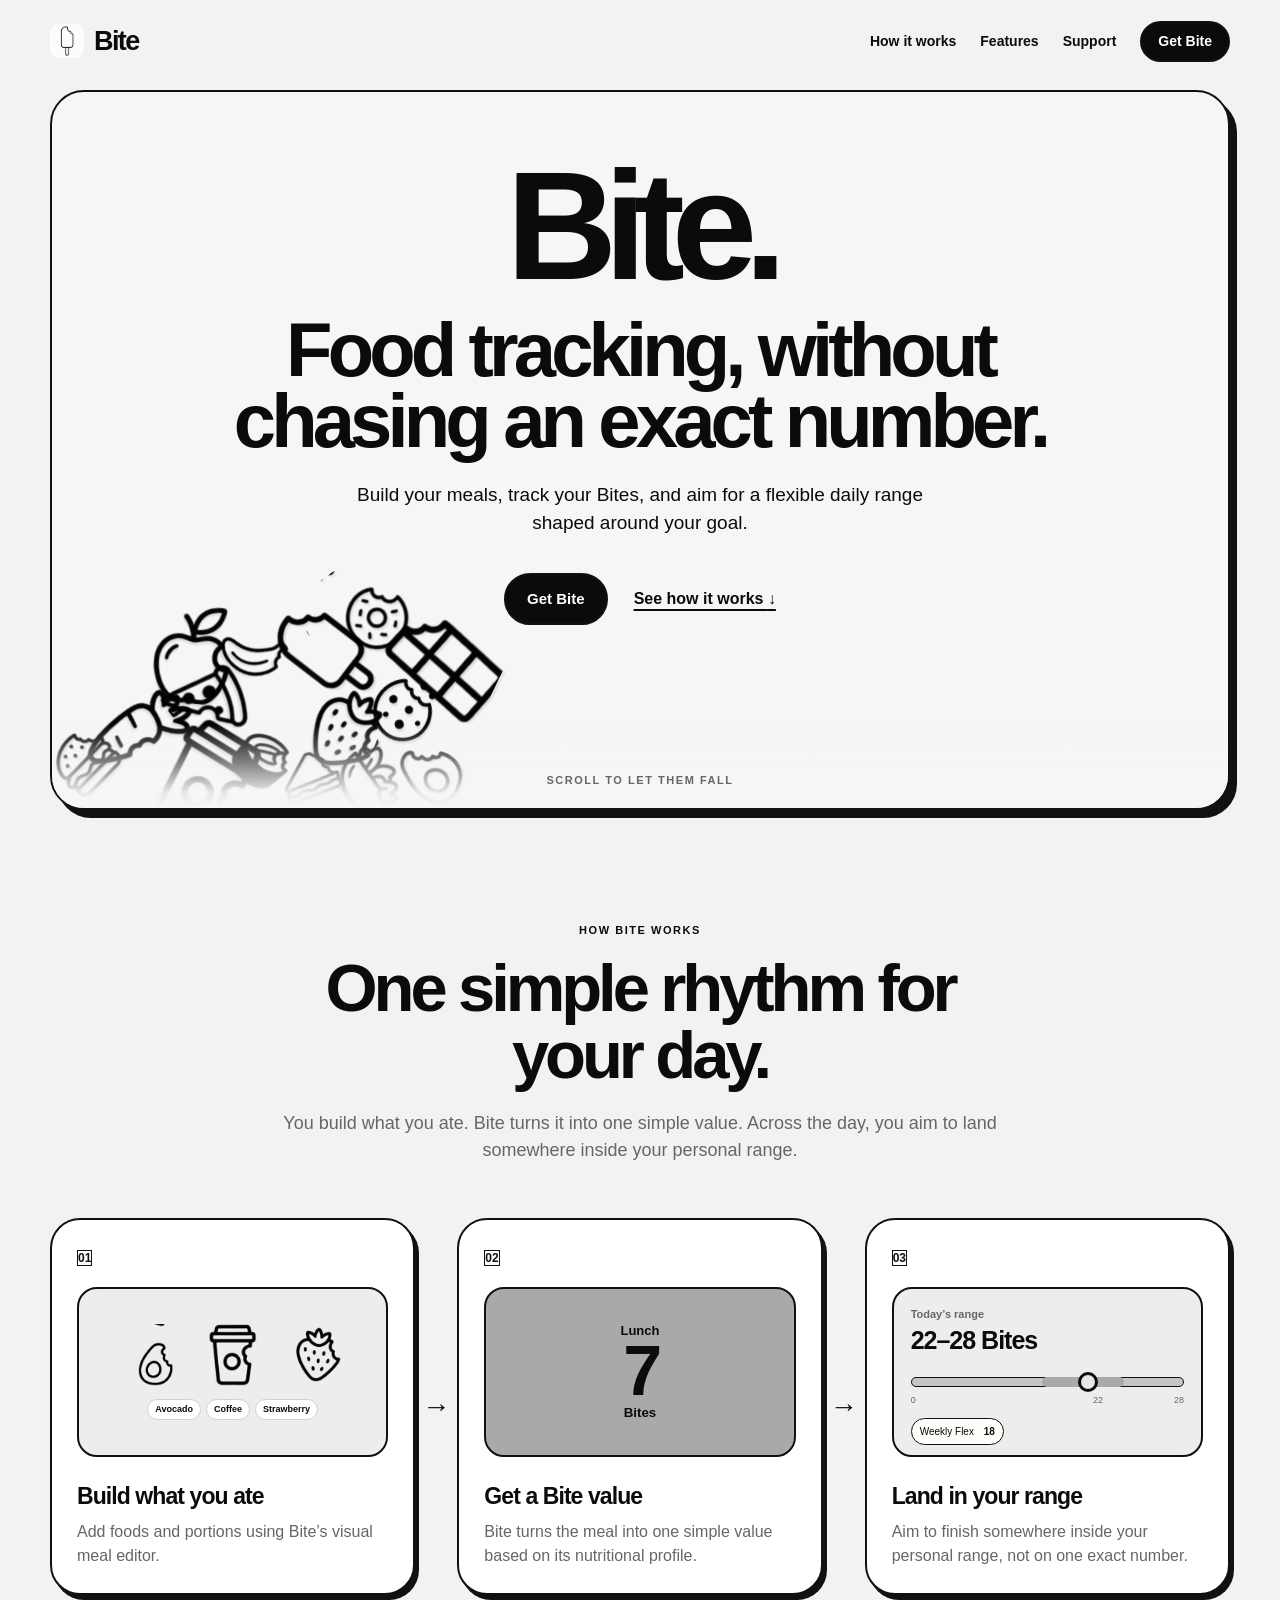
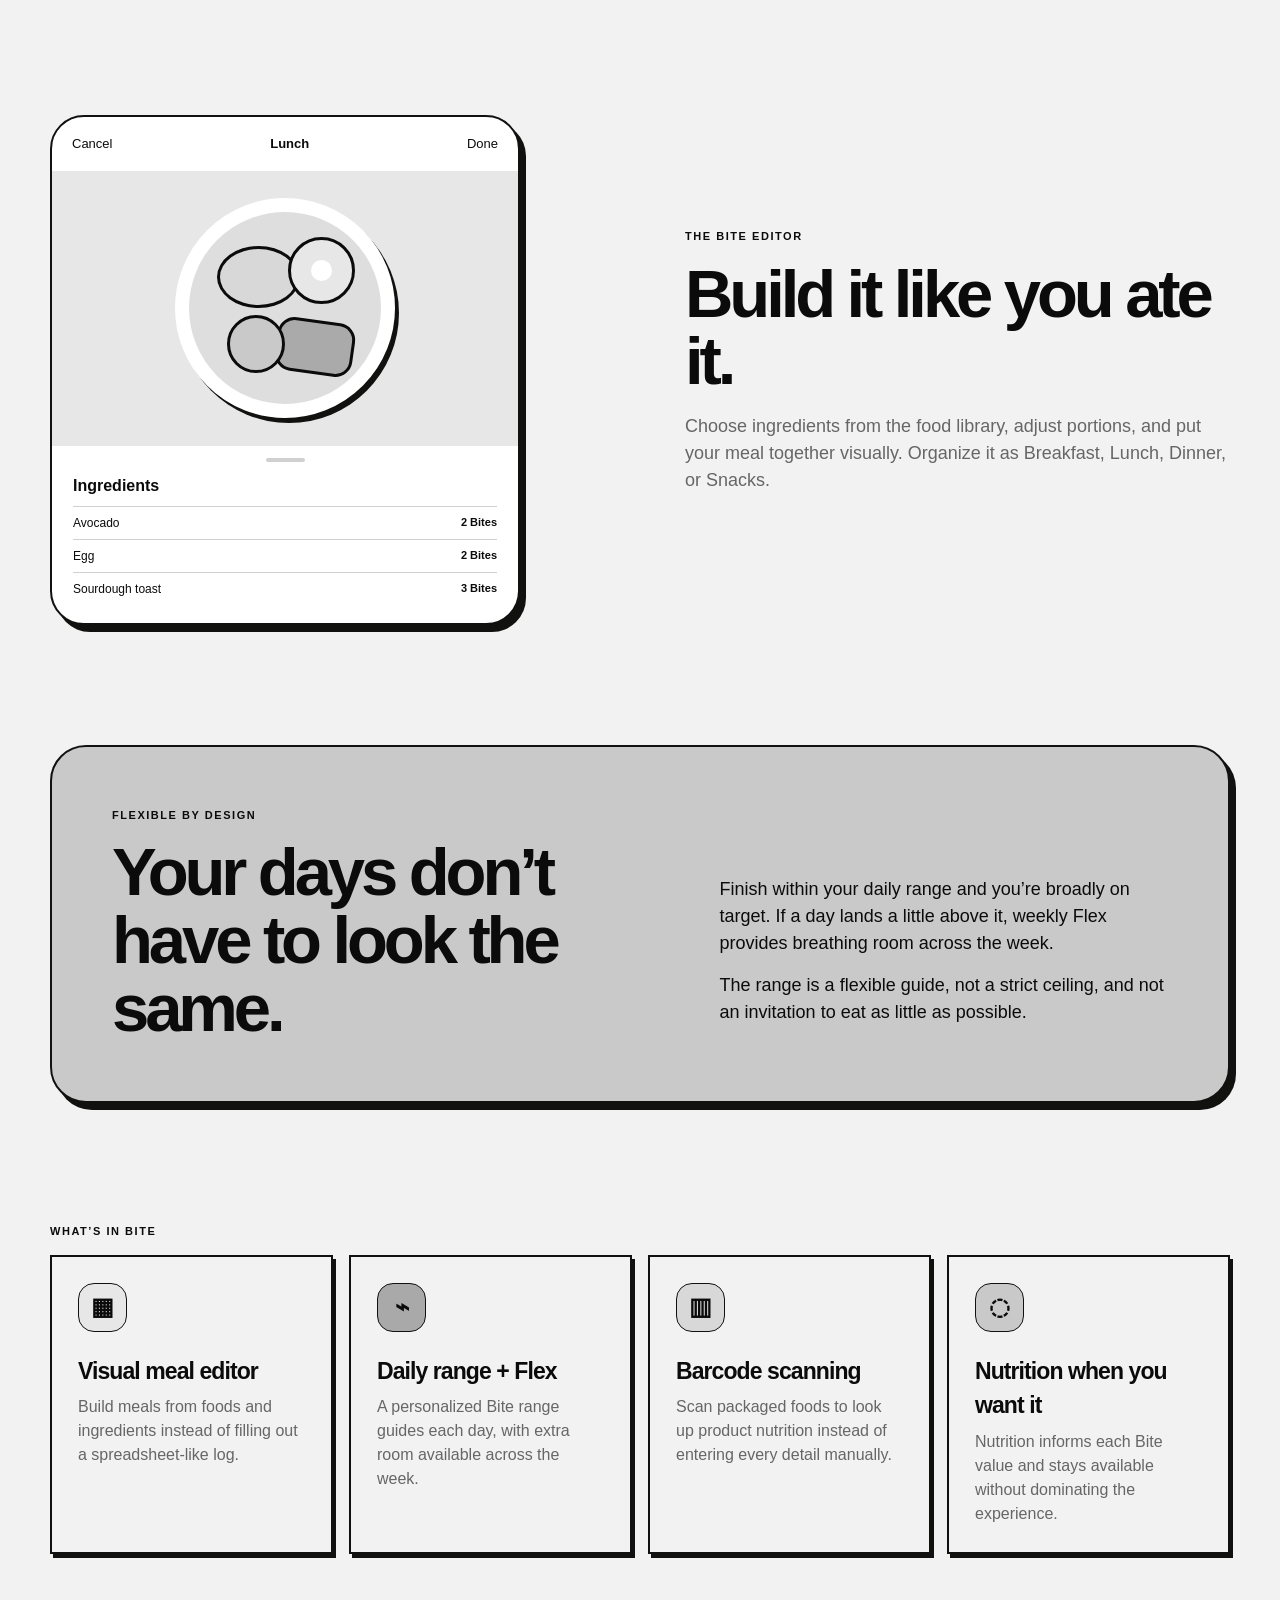
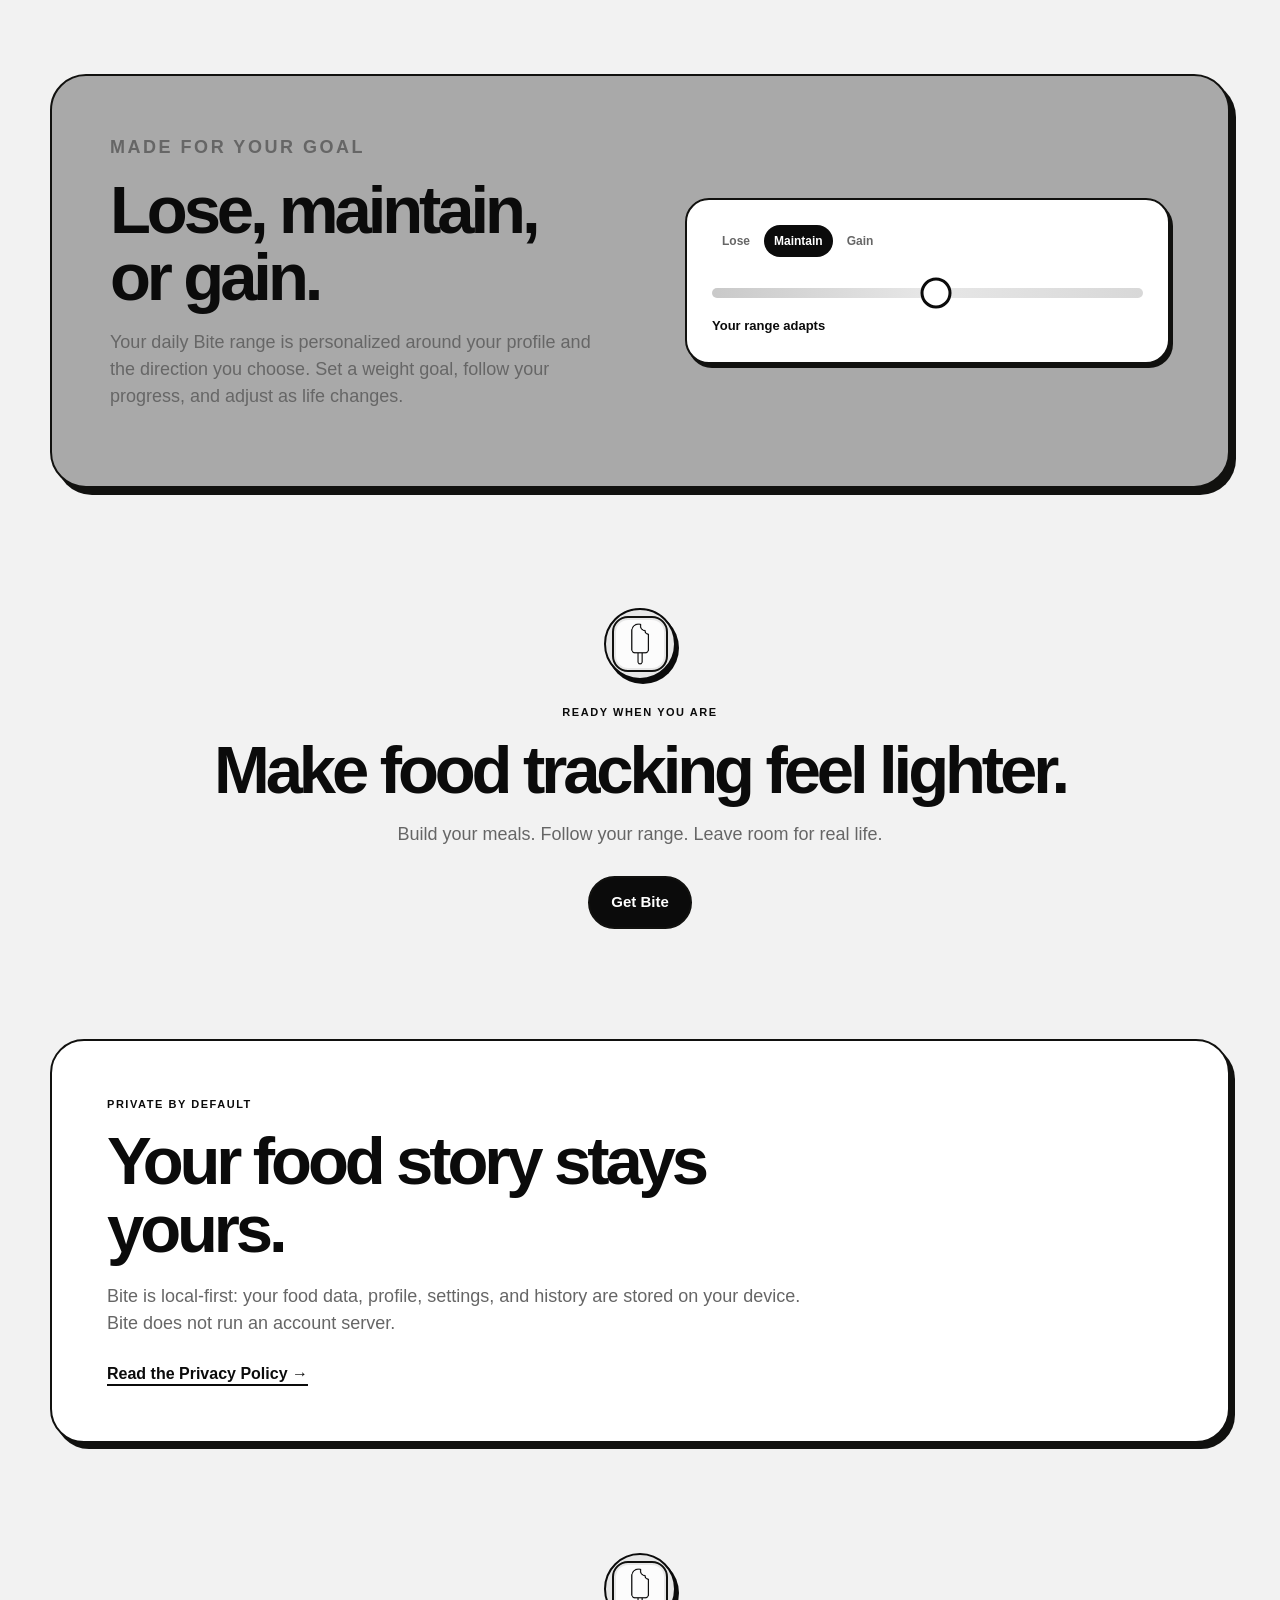
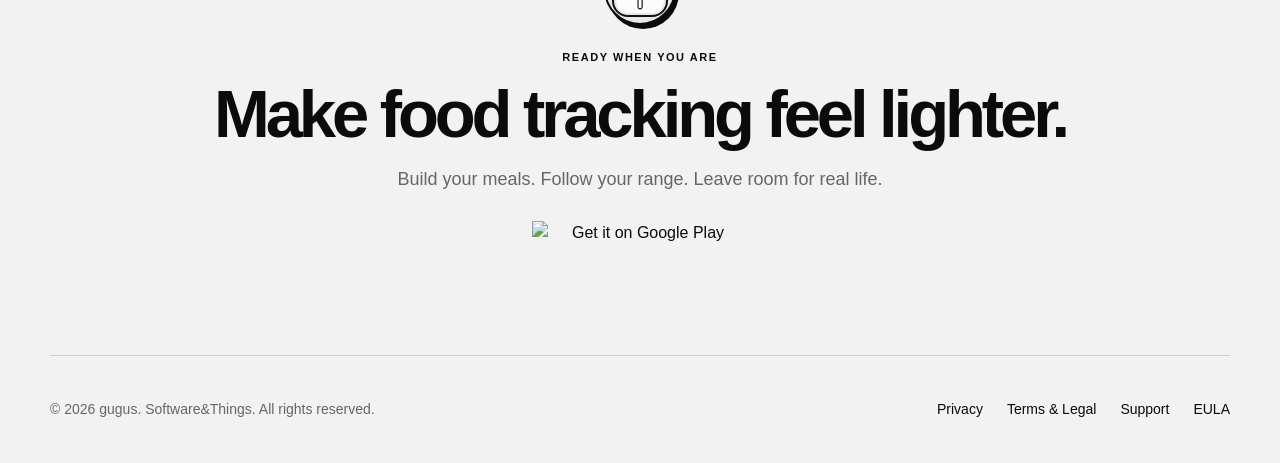
==== index.html @ d0192af5 "added new links" ====
<!doctype html>
<html lang="en">
<head>
  <meta charset="utf-8">
  <meta name="viewport" content="width=device-width, initial-scale=1">
  <meta name="description" content="Bite is a playful food tracker. Build meals visually, get a simple Bite value, and aim for a personalized daily range with weekly Flex.">
  <title>Bite — Food tracking, without chasing an exact number</title>
  <link rel="icon" href="assets/bite_icon.png" type="image/png">
  <link rel="stylesheet" href="styles.css">
  <style>
    .hero.physics-hero{position:relative;display:block;min-height:720px;padding:0;overflow:hidden;background:#f6f6f6;isolation:isolate}
    .hero-center{position:relative;z-index:5;min-height:620px;display:flex;flex-direction:column;align-items:center;justify-content:center;text-align:center;padding:72px 26px 170px;pointer-events:none}
    .hero-brand-lockup{display:flex;align-items:center;justify-content:center;margin-bottom:24px}
    .hero-name{margin:0;font-size:clamp(72px,12vw,160px);line-height:.82;letter-spacing:-.085em;font-weight:900}
    .physics-hero h1{max-width:820px;margin:0;font-size:clamp(42px,6vw,76px);line-height:.94;letter-spacing:-.064em}
    .physics-hero .lead{max-width:620px;margin:24px auto 0;font-size:19px}
    .physics-hero .actions{pointer-events:auto;justify-content:center}
    .hero-food-field{position:absolute;inset:0;z-index:3;overflow:hidden;pointer-events:none}
    .falling-food{position:absolute;left:0;top:0;display:block;object-fit:contain;will-change:transform,opacity;filter:drop-shadow(0 3px 0 rgba(0,0,0,.08));user-select:none}
    .hero-floor-fade{position:absolute;left:0;right:0;bottom:0;z-index:4;height:84px;background:linear-gradient(to bottom,rgba(246,246,246,0),rgba(246,246,246,.94) 82%,#f6f6f6);pointer-events:none}
    .scroll-hint{position:absolute;z-index:6;left:50%;bottom:20px;transform:translateX(-50%);font-size:11px;font-weight:850;letter-spacing:.14em;text-transform:uppercase;color:#666;transition:opacity .25s ease;white-space:nowrap}
    .brand img{border-radius:9px}
    .mini-editor.icon-row-preview{display:flex;flex-direction:column;align-items:center;justify-content:center;gap:13px}
    .mini-food-row{display:flex;align-items:center;justify-content:center;gap:15px}
    .mini-food-row img{width:62px;height:62px;object-fit:contain;filter:grayscale(1) contrast(1.12)}
    .icon-row-preview .ingredient-pills{margin-top:0}
    @media(max-width:680px){.hero.physics-hero{min-height:640px}.hero-center{min-height:565px;padding:52px 20px 150px}.hero-brand-lockup{margin-bottom:24px}.hero-name{font-size:70px}.physics-hero .lead{font-size:16px}.falling-food{max-width:90px}.scroll-hint{bottom:14px}.mini-food-row img{width:54px;height:54px}}
    @media(prefers-reduced-motion:reduce){.scroll-hint{display:none}.falling-food{transition:none!important}}
  </style>
</head>
<body>
  <nav>
    <a class="brand" href="./" aria-label="Bite home" style="display:flex;align-items:center;gap:10px"><img src="assets/bite_icon.png" alt="" aria-hidden="true" style="width:34px;height:34px;display:block">Bite</a>
    <div class="nav-links"><a href="#how-it-works">How it works</a><a href="#features">Features</a><a href="support.html">Support</a><a class="button small" href="#get-bite">Get Bite</a></div>
  </nav>
  <main>
    <section class="hero physics-hero" data-physics-hero>
      <div class="hero-center">
        <div class="hero-brand-lockup"><p class="hero-name">Bite.</p></div>
        <h1>Food tracking, without chasing an exact number.</h1>
        <p class="lead">Build your meals, track your Bites, and aim for a flexible daily range shaped around your goal.</p>
        <div class="actions"><a class="button" href="#get-bite">Get Bite</a><a class="text-link" href="#how-it-works">See how it works <span aria-hidden="true">↓</span></a></div>
      </div>
      <div class="hero-food-field" data-food-field aria-hidden="true"></div>
      <div class="hero-floor-fade"></div>
      <div class="scroll-hint" data-scroll-hint>Scroll to let them fall</div>
    </section>

    <section id="how-it-works" class="intro">
      <p class="eyebrow">How Bite works</p><h2>One simple rhythm for your day.</h2>
      <p>You build what you ate. Bite turns it into one simple value. Across the day, you aim to land somewhere inside your personal range.</p>
    </section>
    <section class="system-graphic" aria-label="Build a meal, get a Bite value, and land in your daily range">
      <article class="system-step editor-step"><span class="step-number">01</span><div class="mini-editor icon-row-preview" aria-hidden="true"><div class="mini-food-row"><img src="assets/avocado.png" alt=""><img src="assets/coffee.png" alt=""><img src="assets/strawberry.png" alt=""></div><div class="ingredient-pills"><span>Avocado</span><span>Coffee</span><span>Strawberry</span></div></div><h3>Build what you ate</h3><p>Add foods and portions using Bite’s visual meal editor.</p></article>
      <div class="flow-arrow" aria-hidden="true">→</div>
      <article class="system-step value-step"><span class="step-number">02</span><div class="bite-result" aria-hidden="true"><span>Lunch</span><strong>7</strong><small>Bites</small></div><h3>Get a Bite value</h3><p>Bite turns the meal into one simple value based on its nutritional profile.</p></article>
      <div class="flow-arrow" aria-hidden="true">→</div>
      <article class="system-step range-step"><span class="step-number">03</span><div class="range-demo" aria-hidden="true"><span class="range-title">Today’s range</span><strong>22–28 Bites</strong><div class="range-track"><i class="range-zone"></i><i class="range-position"></i></div><div class="range-labels"><span>0</span><span>22</span><span>28</span></div><div class="flex-chip">Weekly Flex <b>18</b></div></div><h3>Land in your range</h3><p>Aim to finish somewhere inside your personal range, not on one exact number.</p></article>
    </section>
    <section class="editor-feature">
      <div class="editor-showcase" aria-label="Example visual meal editor"><div class="editor-toolbar"><span>Cancel</span><b>Lunch</b><span>Done</span></div><div class="editor-canvas"><div class="editor-plate"><i class="editor-food ef-one"></i><i class="editor-food ef-two"></i><i class="editor-food ef-three"></i><i class="editor-food ef-four"></i></div></div><div class="editor-drawer"><span class="drawer-handle"></span><p>Ingredients</p><div><span>Avocado</span><b>2 Bites</b></div><div><span>Egg</span><b>2 Bites</b></div><div><span>Sourdough toast</span><b>3 Bites</b></div></div></div>
      <div class="section-copy"><p class="eyebrow">The Bite editor</p><h2>Build it like you ate it.</h2><p>Choose ingredients from the food library, adjust portions, and put your meal together visually. Organize it as Breakfast, Lunch, Dinner, or Snacks.</p></div>
    </section>
    <section class="flex-section"><div><p class="eyebrow">Flexible by design</p><h2>Your days don’t have to look the same.</h2></div><div class="flex-copy"><p>Finish within your daily range and you’re broadly on target. If a day lands a little above it, weekly Flex provides breathing room across the week.</p><p>The range is a flexible guide, not a strict ceiling, and not an invitation to eat as little as possible.</p></div></section>
    <section id="features" class="features-section"><p class="eyebrow">What’s in Bite</p><div class="feature-grid"><article><span class="feature-icon">▦</span><h3>Visual meal editor</h3><p>Build meals from foods and ingredients instead of filling out a spreadsheet-like log.</p></article><article><span class="feature-icon">⌁</span><h3>Daily range + Flex</h3><p>A personalized Bite range guides each day, with extra room available across the week.</p></article><article><span class="feature-icon">▥</span><h3>Barcode scanning</h3><p>Scan packaged foods to look up product nutrition instead of entering every detail manually.</p></article><article><span class="feature-icon">◌</span><h3>Nutrition when you want it</h3><p>Nutrition informs each Bite value and stays available without dominating the experience.</p></article></div></section>
    <section class="goals-section"><div><p class="eyebrow">Made for your goal</p><h2>Lose, maintain, or gain.</h2><p>Your daily Bite range is personalized around your profile and the direction you choose. Set a weight goal, follow your progress, and adjust as life changes.</p></div><div class="goal-visual" aria-label="Bite supports losing, maintaining, and gaining weight"><span>Lose</span><span class="active">Maintain</span><span>Gain</span><i></i><b>Your range adapts</b></div></section>
    <section id="get-bite" class="final-cta"><div class="cta-mark"><img src="assets/bite_icon.png" alt="Bite app icon" style="width:48px;height:48px;display:block;border-radius:12px"></div><p class="eyebrow">Ready when you are</p><h2>Make food tracking feel lighter.</h2><p>Build your meals. Follow your range. Leave room for real life.</p><a class="button" href="mailto:avocadowitharms@gmail.com?subject=Get%20Bite">Get Bite</a></section>
    <section class="privacy-preview"><p class="eyebrow">Private by default</p><h2>Your food story stays yours.</h2><p>Bite is local-first: your food data, profile, settings, and history are stored on your device. Bite does not run an account server.</p><a class="text-link" href="https://gugus.software/privacy/bite/">Read the Privacy Policy <span aria-hidden="true">→</span></a></section>
    <section id="get-bite" class="final-cta"><div class="cta-mark"><img src="assets/bite_icon.png" alt="Bite app icon" style="width:48px;height:48px;display:block;border-radius:12px"></div><p class="eyebrow">Ready when you are</p><h2>Make food tracking feel lighter.</h2><p>Build your meals. Follow your range. Leave room for real life.</p><a class="google-play-link" href="https://play.google.com/store/apps/details?id=com.avocadowitharms.bite" target="_blank" rel="noopener noreferrer" aria-label="Download Bite on Google Play"><img src="https://play.google.com/intl/en_us/badges/static/images/badges/en_badge_web_generic.png" alt="Get it on Google Play"></a></section>
  </main>
  <footer><span>© 2026 <a href="https://gugus.software/">gugus. Software&amp;Things</a>. All rights reserved.</span><div><a href="https://gugus.software/privacy/bite/">Privacy</a><a href="https://gugus.software/terms/bite/">Terms &amp; Legal</a><a href="support.html">Support</a><a href="https://www.apple.com/legal/internet-services/itunes/dev/stdeula/">EULA</a></div></footer>
  <script src="hero-physics.js?v=20260830-3"></script>
</body>
</html>
---- styles.css ----
:root{--ink:#0b0b0b;--muted:#666;--paper:#f2f2f2;--card:#fff;--line:#d0d0d0;--sun:#e7e7e7;--peach:#c9c9c9;--lavender:#a9a9a9;--mint:#d8d8d8;--radius:30px}
*{box-sizing:border-box}
html{scroll-behavior:smooth}
body{margin:0;background:var(--paper);color:var(--ink);font-family:Inter,ui-sans-serif,-apple-system,BlinkMacSystemFont,"Segoe UI",sans-serif;line-height:1.5}
a{color:inherit;text-decoration:none}
nav,footer{width:min(1180px,calc(100% - 40px));margin:auto;display:flex;align-items:center;justify-content:space-between}
nav{height:82px}
.brand{font-size:27px;font-weight:850;letter-spacing:-1.6px}
.brand span{font-size:.56em;vertical-align:top;margin-left:1px}
.nav-links,footer div{display:flex;align-items:center;gap:24px}
.nav-links>a:not(.button){font-size:14px;font-weight:700}
.button{display:inline-flex;align-items:center;justify-content:center;border:2px solid var(--ink);border-radius:999px;padding:13px 21px;background:var(--ink);color:#fff;font-size:15px;font-weight:800;transition:transform .2s ease,box-shadow .2s ease}
.button:hover{transform:translateY(-2px);box-shadow:3px 4px 0 var(--peach)}
.button.small{padding:8px 16px;font-size:14px}
.eyebrow{margin:0 0 15px;text-transform:uppercase;letter-spacing:.14em;font-size:11px;font-weight:850}
.text-link{font-weight:800;text-decoration:underline;text-decoration-thickness:2px;text-underline-offset:5px}
.hero{width:min(1180px,calc(100% - 40px));min-height:640px;margin:8px auto 112px;padding:68px clamp(30px,7vw,82px);display:grid;grid-template-columns:minmax(0,1.15fr) minmax(320px,.85fr);align-items:center;gap:60px;border:2px solid var(--ink);border-radius:42px;background:var(--sun);box-shadow:8px 9px 0 var(--ink);overflow:hidden}
.hero h1{max-width:710px;margin:0;font-size:clamp(51px,6.4vw,88px);line-height:.91;letter-spacing:-.071em}
.lead{max-width:590px;margin:28px 0 0;font-size:19px}
.actions{display:flex;gap:26px;align-items:center;margin-top:35px}
.meal-illustration{position:relative;min-height:430px;display:grid;place-items:center}
.plate{position:relative;width:330px;height:330px;border:18px solid #fff;border-radius:50%;background:#e5e5e5;box-shadow:5px 7px 0 var(--ink);transform:rotate(5deg)}
.ingredient{position:absolute;display:block}
.avocado{width:105px;height:75px;left:45px;top:55px;background:#b8b8b8;border:3px solid var(--ink);border-radius:65% 35% 55% 45%}
.avocado:after{content:"";position:absolute;width:31px;height:31px;left:37px;top:22px;border:3px solid var(--ink);border-radius:50%;background:#707070}
.egg{width:104px;height:90px;right:41px;top:48px;border:3px solid var(--ink);border-radius:52% 48% 62% 38%;background:#fff}
.egg i{position:absolute;width:40px;height:40px;left:31px;top:24px;border:3px solid var(--ink);border-radius:50%;background:var(--sun)}
.tomato{width:74px;height:74px;left:66px;bottom:56px;border:3px solid var(--ink);border-radius:50%;background:var(--peach)}
.tomato:before,.tomato:after{content:"";position:absolute;width:3px;height:66px;left:33px;top:1px;background:var(--ink);transform:rotate(47deg)}
.tomato:after{transform:rotate(-47deg)}
.leaf{width:75px;height:40px;border:3px solid var(--ink);border-radius:100% 0 100% 0;background:var(--mint)}
.leaf-one{right:55px;bottom:70px;transform:rotate(-20deg)}
.leaf-two{right:42px;bottom:110px;transform:rotate(35deg)}
.toast{width:92px;height:72px;right:90px;bottom:35px;border:3px solid var(--ink);border-radius:25px 25px 10px 10px;background:#aaa;transform:rotate(10deg)}
.meal-tag{position:absolute;right:-2px;bottom:24px;display:flex;flex-direction:column;padding:14px 19px;border:2px solid var(--ink);border-radius:18px;background:#fff;box-shadow:4px 5px 0 var(--ink);transform:rotate(-5deg)}
.meal-tag span{font-size:12px;color:var(--muted)}
.meal-tag strong{font-size:23px;letter-spacing:-.04em}
.spark{position:absolute;font-size:42px;font-weight:900}
.spark-one{right:15px;top:25px}
.spark-two{left:20px;bottom:60px;font-size:74px}
.intro{width:min(760px,calc(100% - 40px));margin:0 auto 54px;text-align:center}
.intro h2,.section-copy h2,.flex-section h2,.goals-section h2,.privacy-preview h2,.final-cta h2{margin:0;letter-spacing:-.061em;line-height:1.01;font-size:clamp(40px,5.4vw,67px)}
.intro>p:last-child{margin:21px auto 0;color:var(--muted);font-size:18px}
.system-graphic{width:min(1180px,calc(100% - 40px));margin:auto;display:grid;grid-template-columns:1fr 42px 1fr 42px 1fr;align-items:stretch}
.system-step{min-width:0;padding:25px;border:2px solid var(--ink);border-radius:var(--radius);background:var(--card);box-shadow:4px 5px 0 var(--ink)}
.step-number{font-size:12px;font-weight:850;color:var(--muted)}
.system-step h3,.feature-grid h3{margin:22px 0 7px;font-size:23px;letter-spacing:-.04em}
.system-step p,.feature-grid p{margin:0;color:var(--muted)}
.flow-arrow{display:grid;place-items:center;font-size:28px;font-weight:900}
.mini-editor{height:170px;margin-top:18px;padding:17px;border-radius:20px;background:#ededed}
.mini-plate{position:relative;width:104px;height:104px;margin:auto;border:9px solid #fff;border-radius:50%;background:#d9d9d9}
.mini-food{position:absolute;border:2px solid var(--ink)}
.food-a{width:43px;height:31px;left:8px;top:18px;border-radius:50%;background:var(--mint)}
.food-b{width:37px;height:37px;right:7px;top:12px;border-radius:50%;background:var(--sun)}
.food-c{width:48px;height:30px;right:8px;bottom:12px;border-radius:12px;background:#aaa}
.ingredient-pills{display:flex;justify-content:center;gap:5px;margin-top:10px}
.ingredient-pills span{padding:3px 7px;border:1px solid var(--line);border-radius:999px;background:#fff;font-size:9px;font-weight:700}
.bite-result{height:170px;margin-top:18px;display:flex;flex-direction:column;align-items:center;justify-content:center;border-radius:20px;background:var(--lavender);border:2px solid var(--ink)}
.bite-result span{font-size:13px;font-weight:800}
.bite-result strong{font-size:70px;line-height:.9;letter-spacing:-.08em}
.bite-result small{font-weight:800}
.range-demo{height:170px;margin-top:18px;padding:17px;border-radius:20px;background:#ededed}
.range-title{display:block;color:var(--muted);font-size:11px;font-weight:800}
.range-demo>strong{display:block;font-size:25px;letter-spacing:-.04em}
.range-track{position:relative;height:10px;margin-top:17px;border-radius:99px;background:#c4c4c4}
.range-zone{position:absolute;left:48%;width:30%;height:100%;border-radius:99px;background:var(--lavender)}
.range-position{position:absolute;left:65%;top:50%;width:20px;height:20px;border:3px solid var(--ink);border-radius:50%;background:var(--sun);transform:translate(-50%,-50%)}
.range-labels{display:flex;justify-content:space-between;margin-top:7px;color:var(--muted);font-size:9px}
.range-labels span:nth-child(2){margin-left:39%}
.flex-chip{width:max-content;margin-top:11px;padding:5px 8px;border:1.5px solid var(--ink);border-radius:99px;background:#fff;font-size:10px}
.flex-chip b{margin-left:7px}
.editor-feature,.goals-section{width:min(1180px,calc(100% - 40px));margin:120px auto;display:grid;grid-template-columns:1fr 1fr;align-items:center;gap:90px}
.editor-showcase{max-width:470px;border:2px solid var(--ink);border-radius:34px;background:#fff;box-shadow:7px 8px 0 var(--ink);overflow:hidden}
.editor-toolbar{display:flex;justify-content:space-between;padding:17px 20px;font-size:13px}
.editor-canvas{height:275px;display:grid;place-items:center;background:var(--sun)}
.editor-plate{position:relative;width:220px;height:220px;border:14px solid #fff;border-radius:50%;background:#dedede}
.editor-food{position:absolute;border:3px solid var(--ink)}
.ef-one{width:83px;height:62px;left:28px;top:34px;border-radius:50%;background:var(--mint)}
.ef-two{width:67px;height:67px;right:26px;top:25px;border-radius:50%;background:#fff;box-shadow:inset 0 0 0 20px var(--sun)}
.ef-three{width:78px;height:54px;right:27px;bottom:30px;border-radius:17px;background:#aaa;transform:rotate(8deg)}
.ef-four{width:58px;height:58px;left:38px;bottom:31px;border-radius:50%;background:var(--peach)}
.editor-drawer{padding:12px 21px 18px}
.drawer-handle{display:block;width:39px;height:4px;margin:0 auto 12px;border-radius:99px;background:var(--line)}
.editor-drawer p{margin:0 0 8px;font-weight:850}
.editor-drawer div{display:flex;justify-content:space-between;padding:7px 0;border-top:1px solid var(--line);font-size:12px}
.editor-drawer div b{font-size:11px}
.section-copy>p:last-child,.goals-section p,.privacy-preview>p:not(.eyebrow),.final-cta>p:not(.eyebrow){color:var(--muted);font-size:18px}
.flex-section{width:min(1180px,calc(100% - 40px));margin:0 auto 120px;padding:60px;display:grid;grid-template-columns:1fr .85fr;gap:80px;border:2px solid var(--ink);border-radius:36px;background:var(--peach);box-shadow:7px 8px 0 var(--ink)}
.flex-copy{align-self:end;font-size:18px}
.flex-copy p{margin:0 0 15px}
.features-section{width:min(1180px,calc(100% - 40px));margin:0 auto 120px}
.feature-grid{display:grid;grid-template-columns:repeat(4,1fr);gap:16px}
.feature-grid article{padding:26px;border-top:2px solid var(--ink)}
.feature-icon{width:49px;height:49px;display:grid;place-items:center;border:2px solid var(--ink);border-radius:16px;background:var(--sun);font-size:24px;font-weight:900}
.feature-grid article:nth-child(2) .feature-icon{background:var(--lavender)}
.feature-grid article:nth-child(3) .feature-icon{background:var(--mint)}
.feature-grid article:nth-child(4) .feature-icon{background:var(--peach)}
.goals-section{padding:58px;border:2px solid var(--ink);border-radius:36px;background:var(--lavender);box-shadow:7px 8px 0 var(--ink)}
.goals-section p{max-width:570px}
.goal-visual{padding:25px;border:2px solid var(--ink);border-radius:24px;background:var(--card);box-shadow:4px 5px 0 var(--ink)}
.goal-visual span{display:inline-block;margin-right:4px;padding:7px 10px;border-radius:99px;color:var(--muted);font-size:12px;font-weight:800}
.goal-visual span.active{background:var(--ink);color:#fff}
.goal-visual i{position:relative;display:block;height:10px;margin:31px 0 15px;border-radius:99px;background:linear-gradient(90deg,var(--peach),var(--sun),var(--mint))}
.goal-visual i:after{content:"";position:absolute;left:52%;top:50%;width:25px;height:25px;border:3px solid var(--ink);border-radius:50%;background:#fff;transform:translate(-50%,-50%)}
.goal-visual b{font-size:13px}
.privacy-preview{width:min(1180px,calc(100% - 40px));margin:0 auto 110px;padding:55px;border-radius:34px;background:var(--card);border:2px solid var(--ink)}
.privacy-preview h2{max-width:650px}
.privacy-preview>p:not(.eyebrow){max-width:700px;margin:20px 0 25px}
.final-cta{width:min(900px,calc(100% - 40px));margin:0 auto 110px;text-align:center}
.cta-mark{width:72px;height:72px;margin:0 auto 24px;display:grid;place-items:center;border:2px solid var(--ink);border-radius:50%;background:var(--sun);box-shadow:3px 4px 0 var(--ink);font-size:57px;line-height:1}
.final-cta>p:not(.eyebrow){margin:18px auto 28px}
.google-play-link{display:inline-flex;border-radius:12px;transition:transform .2s ease,filter .2s ease}
.google-play-link:hover{transform:translateY(-2px);filter:drop-shadow(3px 4px 0 rgba(17,17,15,.24))}
.google-play-link:focus-visible{outline:3px solid var(--ink);outline-offset:5px}
.google-play-link img{display:block;width:216px;height:auto}
footer{min-height:108px;border-top:1px solid var(--line);font-size:14px}
footer>span{color:var(--muted)}
.legal{width:min(780px,calc(100% - 40px));margin:70px auto 112px}
.legal .eyebrow{color:var(--muted)}
.legal h1{margin:0;font-size:clamp(48px,8vw,76px);line-height:1;letter-spacing:-.06em}
.legal h2{margin:45px 0 12px;font-size:24px;line-height:1.15;letter-spacing:-.035em}
.legal p,.legal li{color:#4d4d50}
.legal a{text-decoration:underline;text-underline-offset:3px}
.callout{margin:32px 0;padding:24px;border:2px solid var(--ink);border-radius:20px;background:var(--sun);color:var(--ink)}
@media(max-width:900px){.hero{grid-template-columns:1fr;gap:35px}
.hero-copy{text-align:center}
.lead{margin-left:auto;margin-right:auto}
.actions{justify-content:center}
.system-graphic{grid-template-columns:1fr}
.flow-arrow{height:48px;transform:rotate(90deg)}
.feature-grid{grid-template-columns:1fr 1fr}
.editor-feature,.goals-section{gap:45px}
.flex-section{grid-template-columns:1fr;gap:30px}
}
@media(max-width:680px){nav{height:72px}
.nav-links>a:not(.button){display:none}
.hero{min-height:auto;margin-bottom:82px;padding:48px 24px 42px;border-radius:30px;box-shadow:5px 6px 0 var(--ink)}
.hero h1{font-size:clamp(48px,14vw,70px)}
.lead{font-size:17px}
.meal-illustration{min-height:360px}
.plate{width:275px;height:275px}
.meal-tag{right:0}
.actions{align-items:center;flex-direction:column;gap:15px}
.editor-feature,.goals-section{margin:82px auto;grid-template-columns:1fr;gap:45px}
.editor-feature .section-copy{grid-row:1}
.flex-section{margin-bottom:82px;padding:37px 28px}
.feature-grid{grid-template-columns:1fr}
.features-section{margin-bottom:82px}
.goals-section{padding:35px 27px}
.privacy-preview{margin-bottom:80px;padding:35px 28px;border-radius:28px}
.final-cta{margin-bottom:80px}
footer{padding:25px 0;align-items:flex-start;gap:24px}
footer div{display:grid;grid-template-columns:1fr 1fr;gap:10px 23px}
.legal{margin:48px auto 80px}
}

/* Bite linework: intentionally bold, playful outlines layered over the minimal layout. */
.hero.physics-hero{border:2px solid #11110f!important;box-shadow:7px 8px 0 #11110f!important}
.button{border:2px solid #11110f!important}
.button:hover{box-shadow:3px 4px 0 #11110f!important}
.system-step{border:2px solid #11110f!important;box-shadow:4px 5px 0 #11110f!important}
.step-number{border:1.5px solid #11110f!important;background:#fffefa!important;color:#11110f!important}
.mini-editor,.bite-result,.range-demo{border:2px solid #11110f!important}
.range-track{outline:1.5px solid #11110f!important;outline-offset:-1px}
.flex-chip,.flex-pill{border:1.5px solid #11110f!important;background:#fffefa!important}
.editor-showcase{border:2px solid #11110f!important;box-shadow:6px 7px 0 #11110f!important}
.editor-plate{box-shadow:4px 5px 0 #11110f!important}
.flex-section{border:2px solid #11110f!important;box-shadow:6px 7px 0 #11110f!important}
.feature-grid article{border:2px solid #11110f!important;box-shadow:3px 4px 0 #11110f!important}
.feature-icon{border:1.5px solid #11110f!important}
.goals-section{border:2px solid #11110f!important;box-shadow:6px 7px 0 #11110f!important}
.goal-visual{border:2px solid #11110f!important;box-shadow:3px 4px 0 #11110f!important}
.privacy-preview{border:2px solid #11110f!important;box-shadow:5px 6px 0 #11110f!important}
.privacy-badges span{border:1.5px solid #11110f!important;background:#fffefa!important;color:#11110f!important}
.cta-mark img{outline:2px solid #11110f!important;outline-offset:2px}
@media(max-width:680px){
.hero.physics-hero{box-shadow:4px 5px 0 #11110f!important}
.system-step,.feature-grid article{box-shadow:3px 3px 0 #11110f!important}
.editor-showcase,.flex-section,.goals-section,.privacy-preview{box-shadow:4px 4px 0 #11110f!important}
}
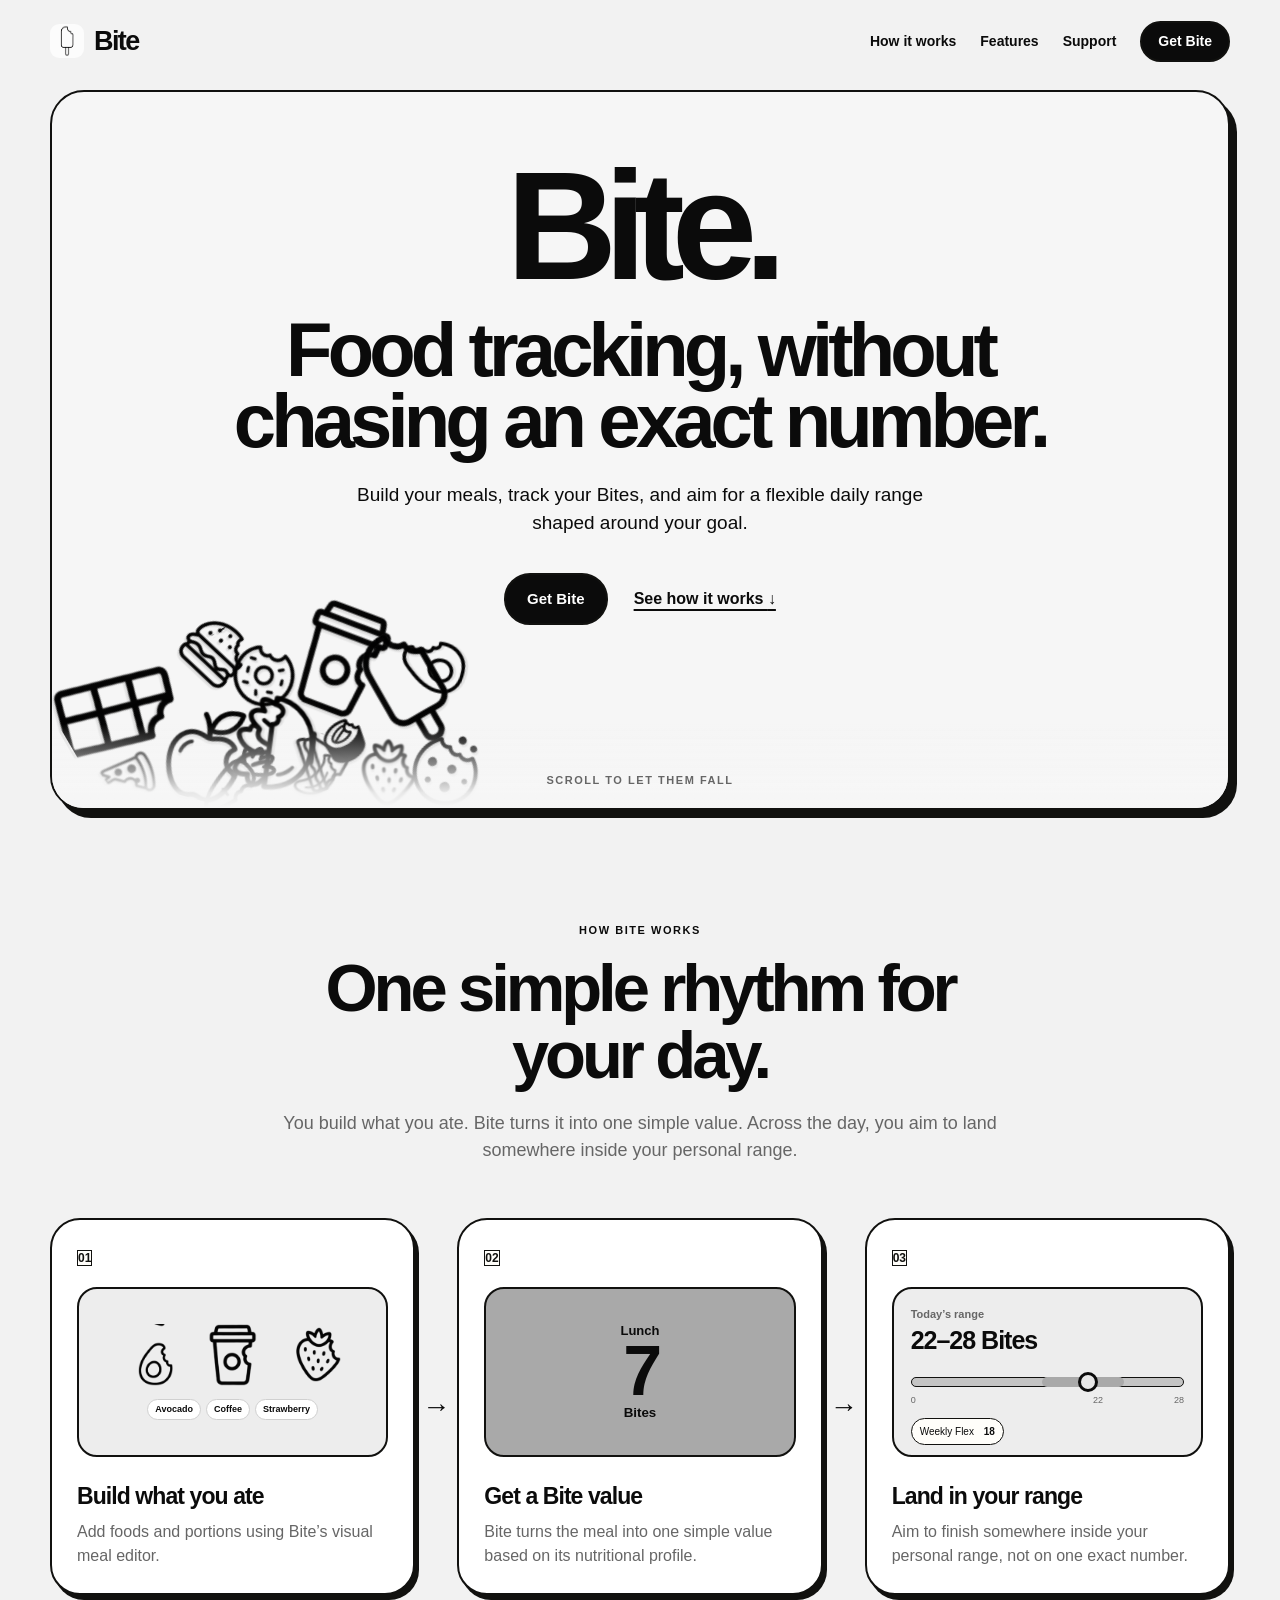
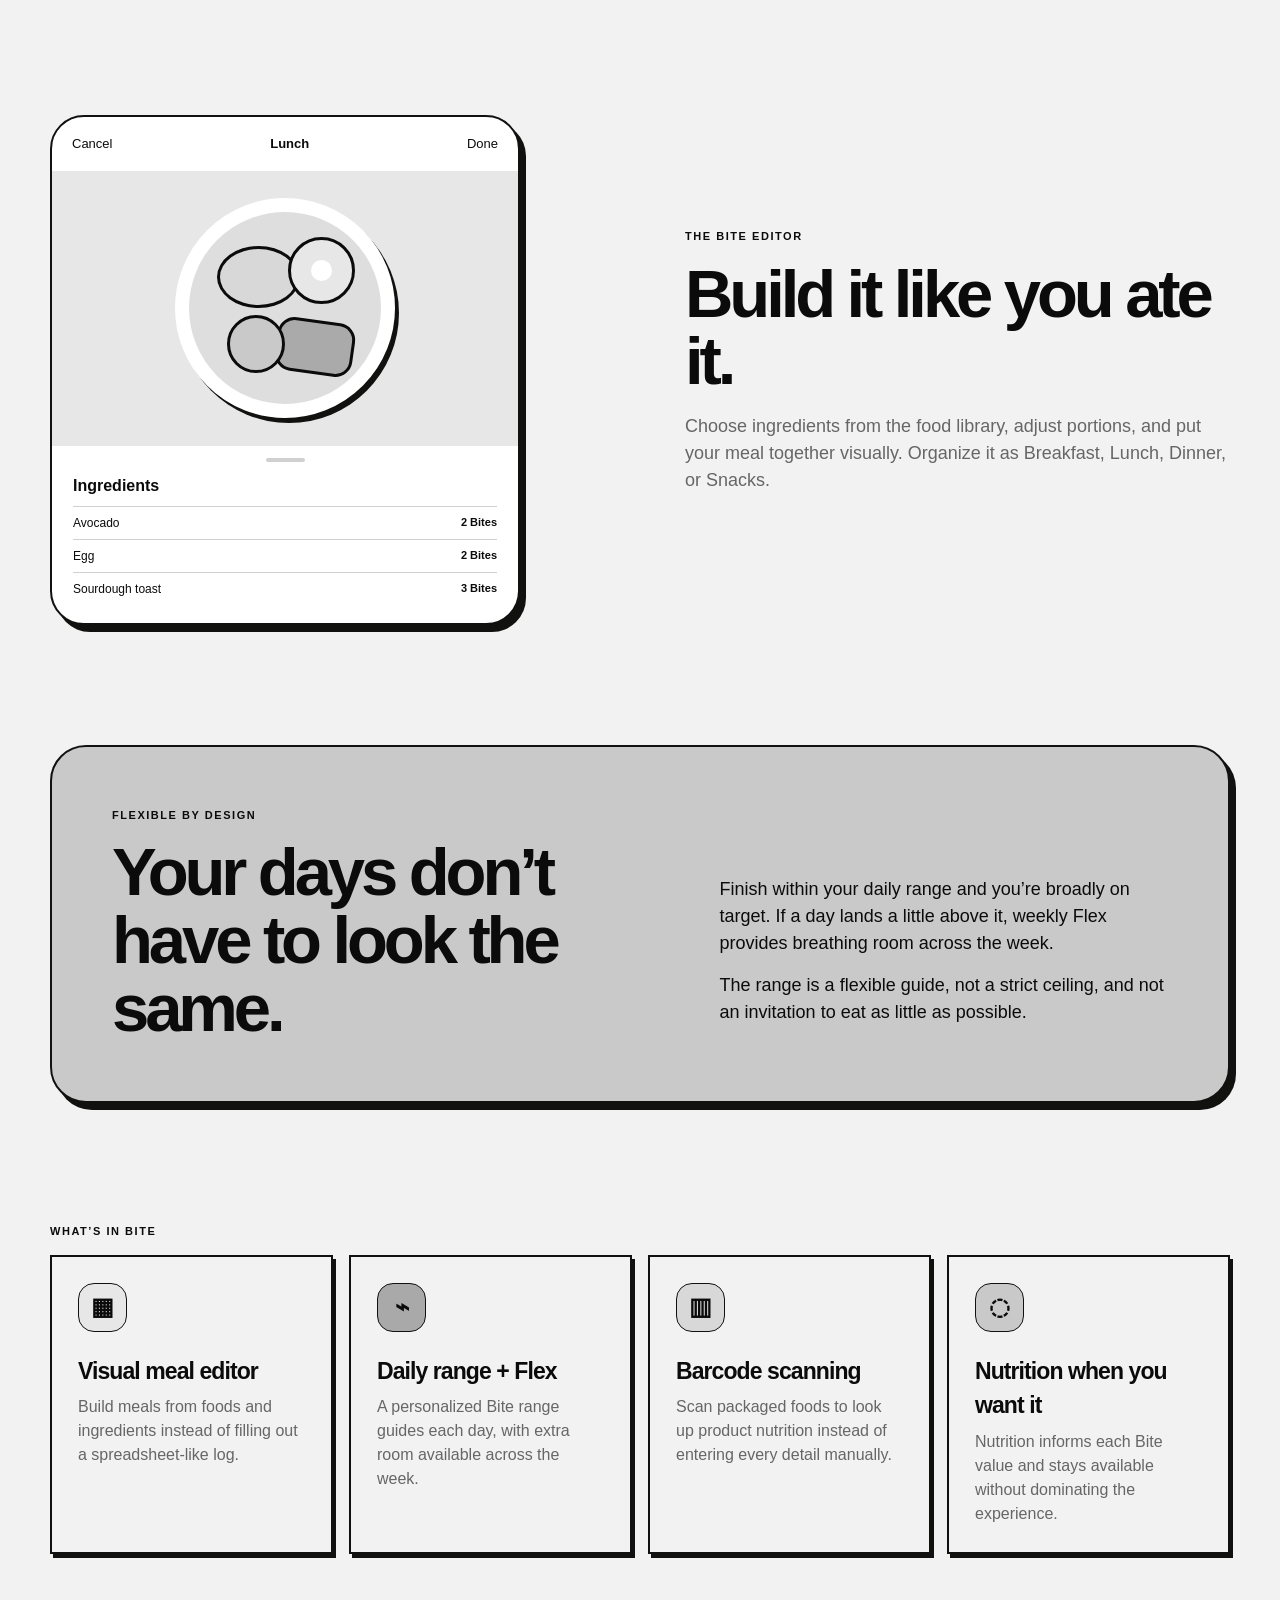
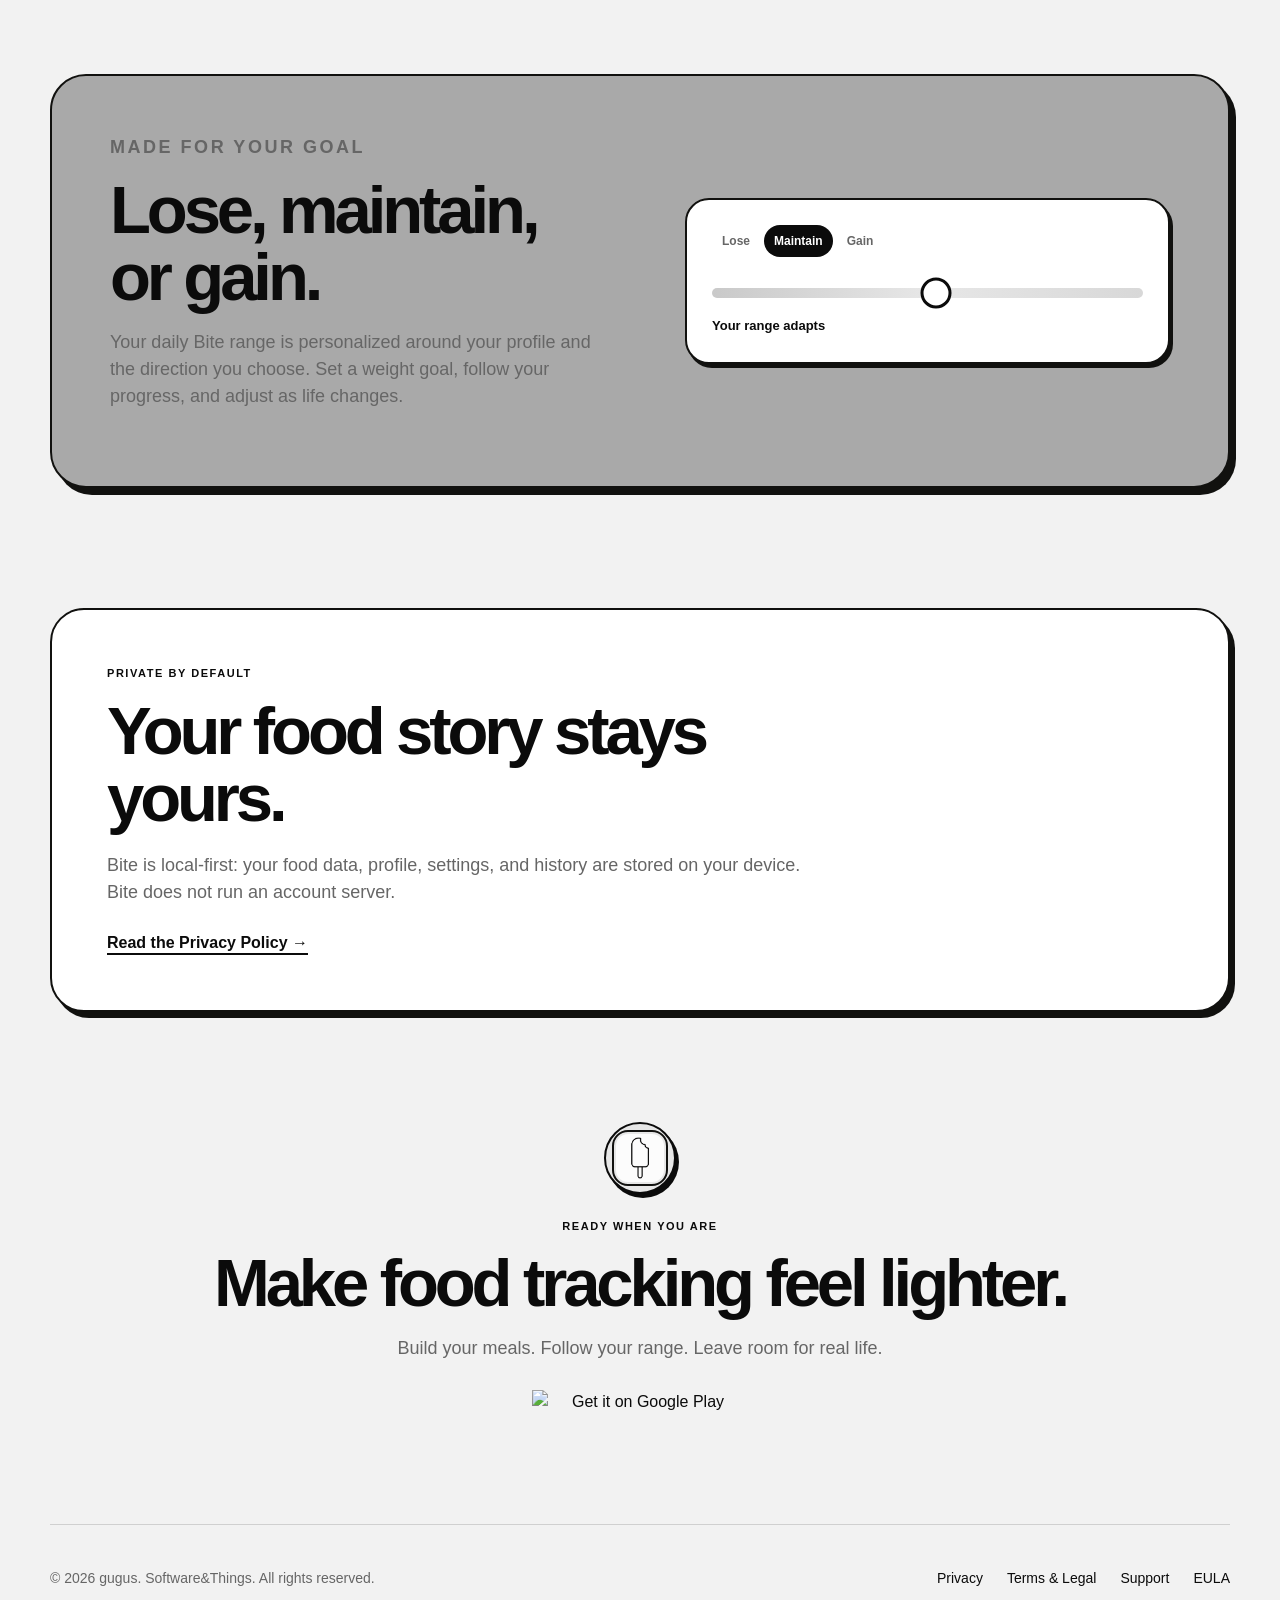
==== commit 44feddeb: "Update index.html" ====
--- a/index.html
+++ b/index.html
@@ -64,7 +64,6 @@
     <section class="flex-section"><div><p class="eyebrow">Flexible by design</p><h2>Your days don’t have to look the same.</h2></div><div class="flex-copy"><p>Finish within your daily range and you’re broadly on target. If a day lands a little above it, weekly Flex provides breathing room across the week.</p><p>The range is a flexible guide, not a strict ceiling, and not an invitation to eat as little as possible.</p></div></section>
     <section id="features" class="features-section"><p class="eyebrow">What’s in Bite</p><div class="feature-grid"><article><span class="feature-icon">▦</span><h3>Visual meal editor</h3><p>Build meals from foods and ingredients instead of filling out a spreadsheet-like log.</p></article><article><span class="feature-icon">⌁</span><h3>Daily range + Flex</h3><p>A personalized Bite range guides each day, with extra room available across the week.</p></article><article><span class="feature-icon">▥</span><h3>Barcode scanning</h3><p>Scan packaged foods to look up product nutrition instead of entering every detail manually.</p></article><article><span class="feature-icon">◌</span><h3>Nutrition when you want it</h3><p>Nutrition informs each Bite value and stays available without dominating the experience.</p></article></div></section>
     <section class="goals-section"><div><p class="eyebrow">Made for your goal</p><h2>Lose, maintain, or gain.</h2><p>Your daily Bite range is personalized around your profile and the direction you choose. Set a weight goal, follow your progress, and adjust as life changes.</p></div><div class="goal-visual" aria-label="Bite supports losing, maintaining, and gaining weight"><span>Lose</span><span class="active">Maintain</span><span>Gain</span><i></i><b>Your range adapts</b></div></section>
-    <section id="get-bite" class="final-cta"><div class="cta-mark"><img src="assets/bite_icon.png" alt="Bite app icon" style="width:48px;height:48px;display:block;border-radius:12px"></div><p class="eyebrow">Ready when you are</p><h2>Make food tracking feel lighter.</h2><p>Build your meals. Follow your range. Leave room for real life.</p><a class="button" href="mailto:avocadowitharms@gmail.com?subject=Get%20Bite">Get Bite</a></section>
     <section class="privacy-preview"><p class="eyebrow">Private by default</p><h2>Your food story stays yours.</h2><p>Bite is local-first: your food data, profile, settings, and history are stored on your device. Bite does not run an account server.</p><a class="text-link" href="https://gugus.software/privacy/bite/">Read the Privacy Policy <span aria-hidden="true">→</span></a></section>
     <section id="get-bite" class="final-cta"><div class="cta-mark"><img src="assets/bite_icon.png" alt="Bite app icon" style="width:48px;height:48px;display:block;border-radius:12px"></div><p class="eyebrow">Ready when you are</p><h2>Make food tracking feel lighter.</h2><p>Build your meals. Follow your range. Leave room for real life.</p><a class="google-play-link" href="https://play.google.com/store/apps/details?id=com.avocadowitharms.bite" target="_blank" rel="noopener noreferrer" aria-label="Download Bite on Google Play"><img src="https://play.google.com/intl/en_us/badges/static/images/badges/en_badge_web_generic.png" alt="Get it on Google Play"></a></section>
   </main>
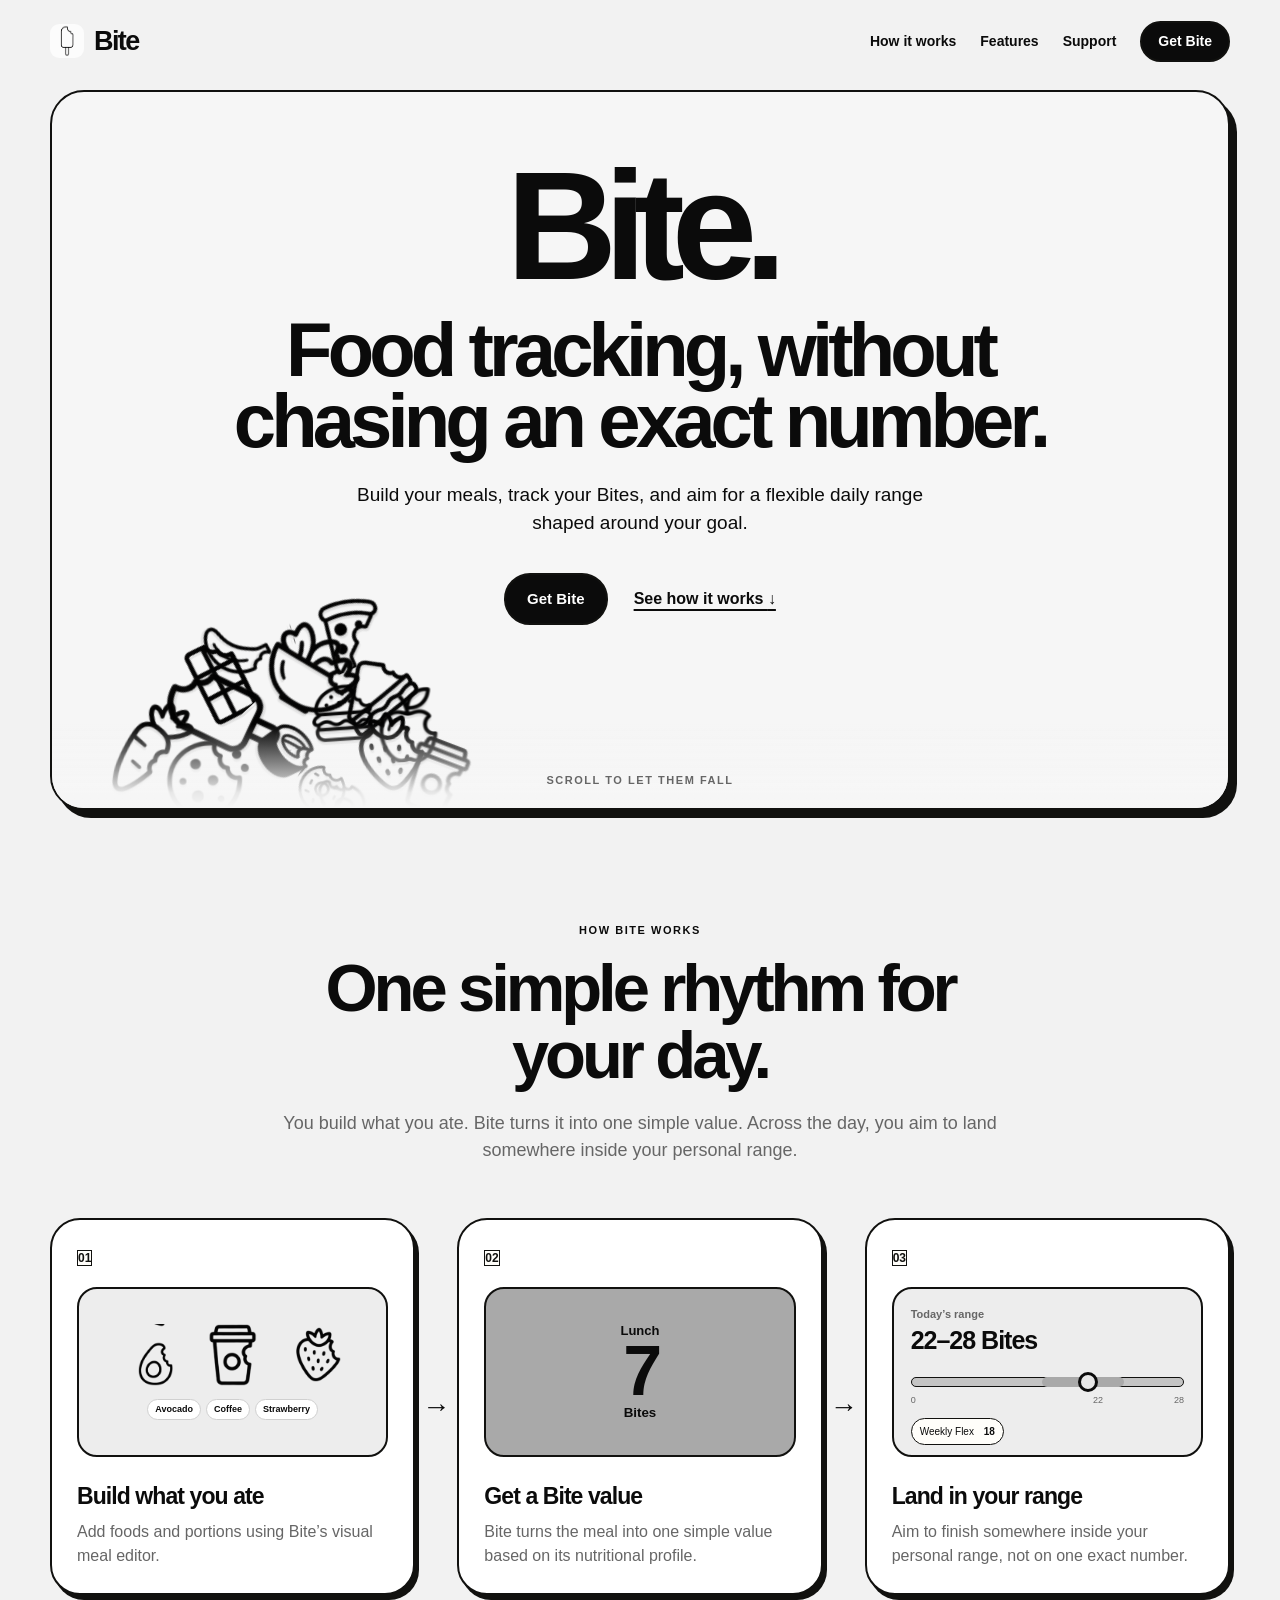
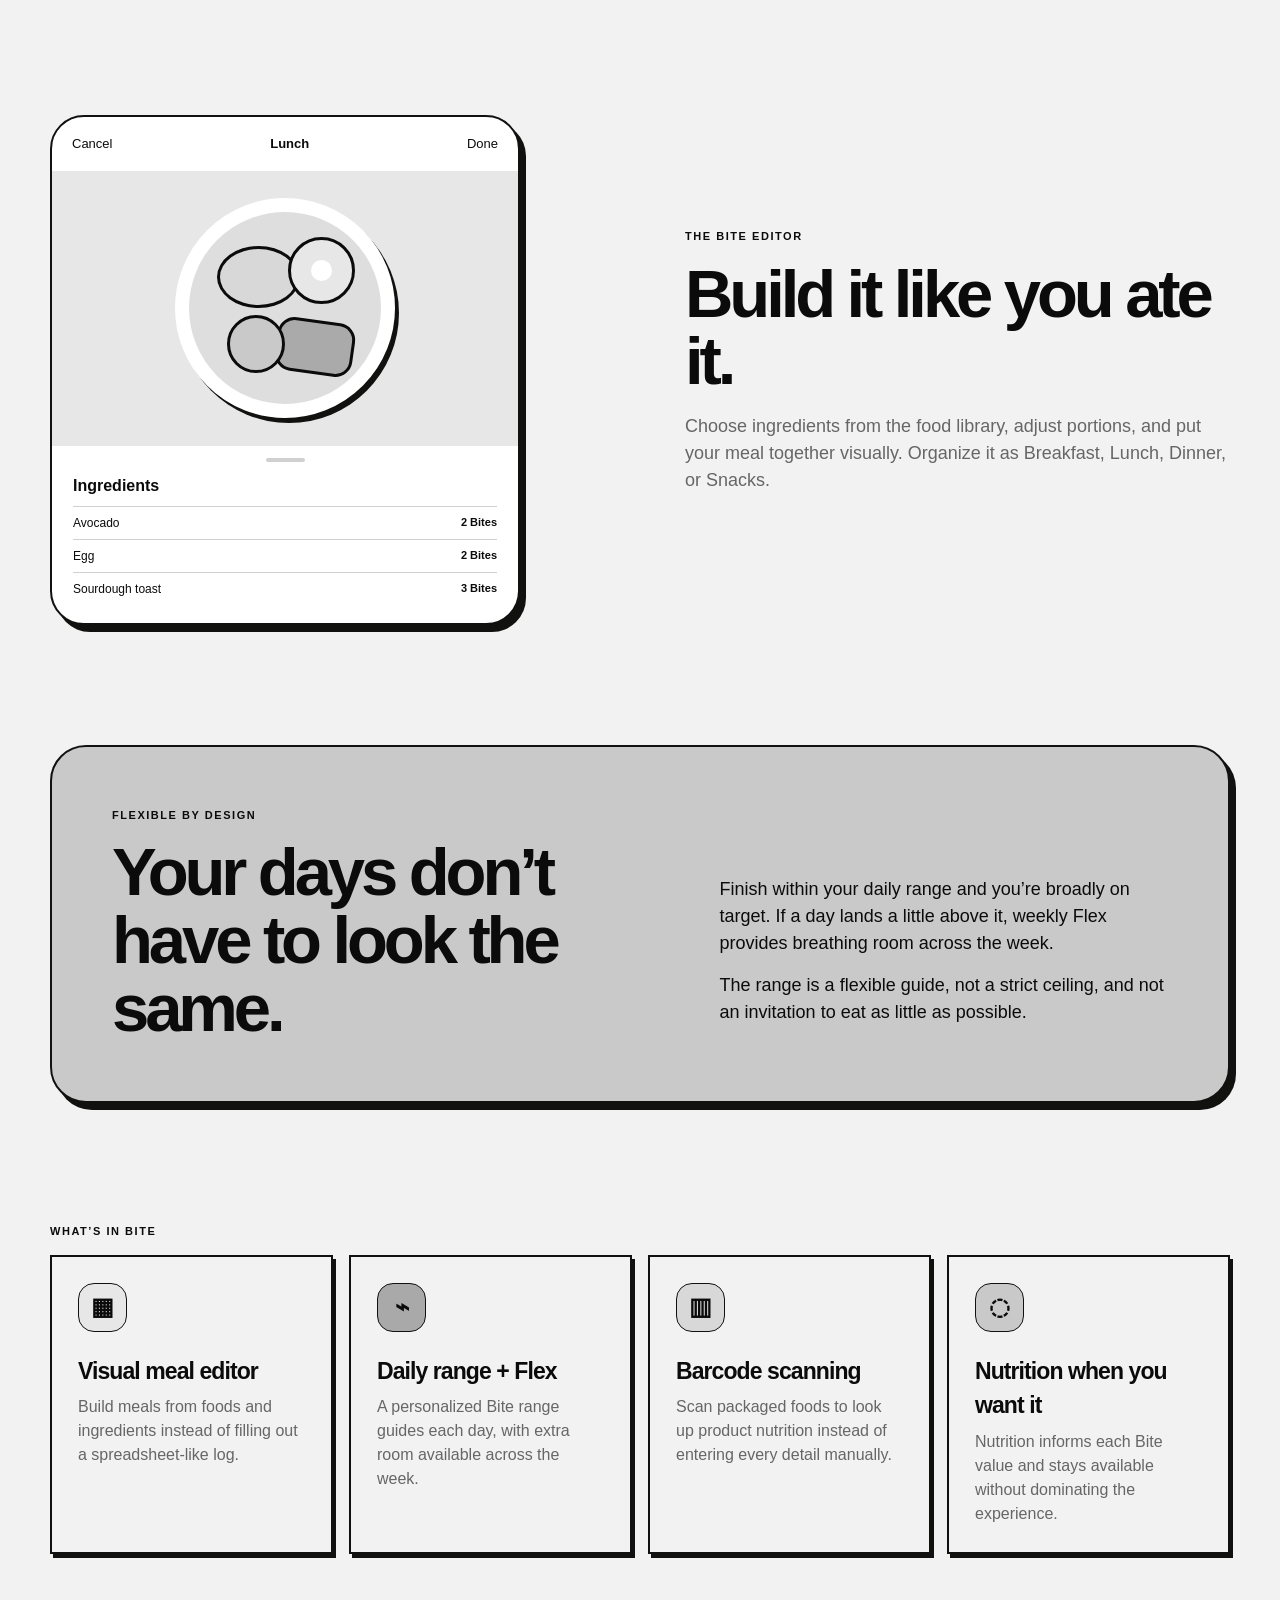
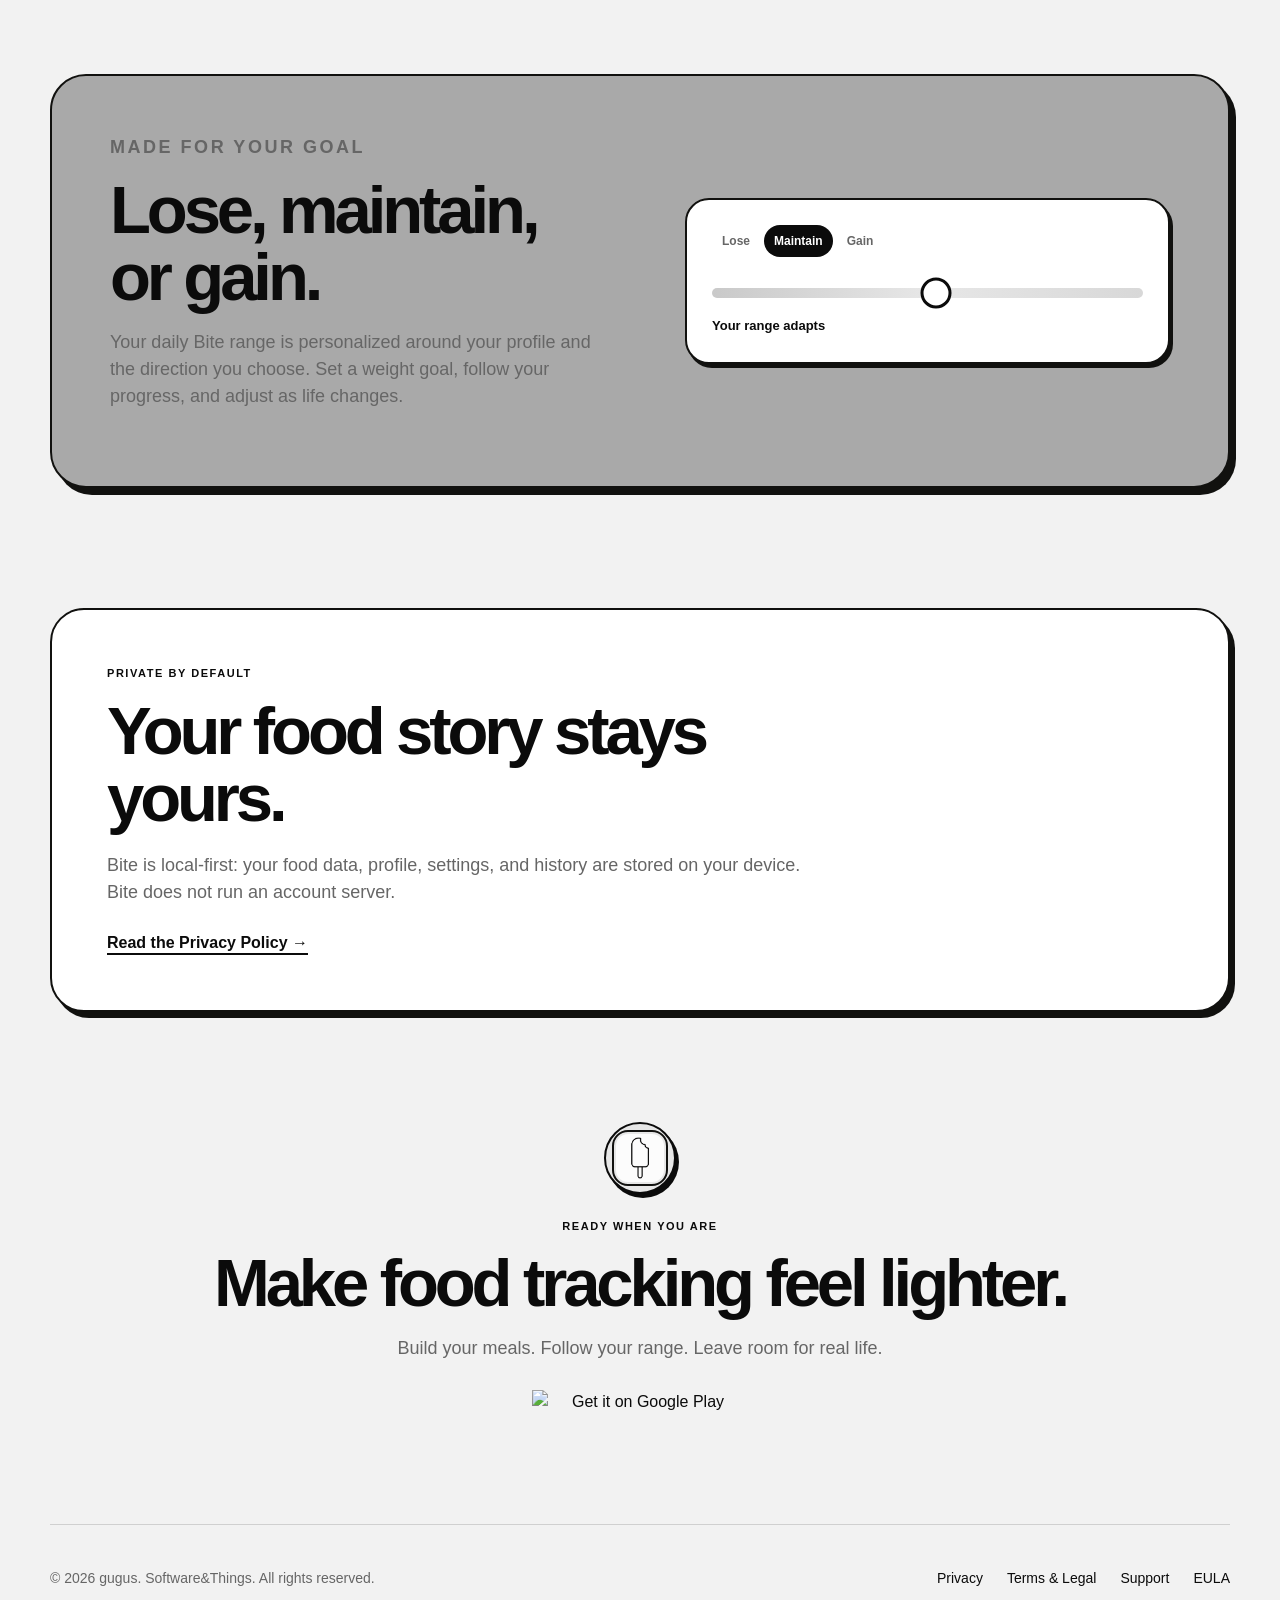
==== commit 86c50dc9: "updated support" ====
--- a/index.html
+++ b/index.html
@@ -31,7 +31,7 @@
 <body>
   <nav>
     <a class="brand" href="./" aria-label="Bite home" style="display:flex;align-items:center;gap:10px"><img src="assets/bite_icon.png" alt="" aria-hidden="true" style="width:34px;height:34px;display:block">Bite</a>
-    <div class="nav-links"><a href="#how-it-works">How it works</a><a href="#features">Features</a><a href="support.html">Support</a><a class="button small" href="#get-bite">Get Bite</a></div>
+    <div class="nav-links"><a href="#how-it-works">How it works</a><a href="#features">Features</a><a href="https://gugus.software/support/bite/">Support</a><a class="button small" href="#get-bite">Get Bite</a></div>
   </nav>
   <main>
     <section class="hero physics-hero" data-physics-hero>
@@ -67,7 +67,7 @@
     <section class="privacy-preview"><p class="eyebrow">Private by default</p><h2>Your food story stays yours.</h2><p>Bite is local-first: your food data, profile, settings, and history are stored on your device. Bite does not run an account server.</p><a class="text-link" href="https://gugus.software/privacy/bite/">Read the Privacy Policy <span aria-hidden="true">→</span></a></section>
     <section id="get-bite" class="final-cta"><div class="cta-mark"><img src="assets/bite_icon.png" alt="Bite app icon" style="width:48px;height:48px;display:block;border-radius:12px"></div><p class="eyebrow">Ready when you are</p><h2>Make food tracking feel lighter.</h2><p>Build your meals. Follow your range. Leave room for real life.</p><a class="google-play-link" href="https://play.google.com/store/apps/details?id=com.avocadowitharms.bite" target="_blank" rel="noopener noreferrer" aria-label="Download Bite on Google Play"><img src="https://play.google.com/intl/en_us/badges/static/images/badges/en_badge_web_generic.png" alt="Get it on Google Play"></a></section>
   </main>
-  <footer><span>© 2026 <a href="https://gugus.software/">gugus. Software&amp;Things</a>. All rights reserved.</span><div><a href="https://gugus.software/privacy/bite/">Privacy</a><a href="https://gugus.software/terms/bite/">Terms &amp; Legal</a><a href="support.html">Support</a><a href="https://www.apple.com/legal/internet-services/itunes/dev/stdeula/">EULA</a></div></footer>
+  <footer><span>© 2026 <a href="https://gugus.software/">gugus. Software&amp;Things</a>. All rights reserved.</span><div><a href="https://gugus.software/privacy/bite/">Privacy</a><a href="https://gugus.software/terms/bite/">Terms &amp; Legal</a><a href="https://gugus.software/support/bite/">Support</a><a href="https://www.apple.com/legal/internet-services/itunes/dev/stdeula/">EULA</a></div></footer>
   <script src="hero-physics.js?v=20260830-3"></script>
 </body>
 </html>
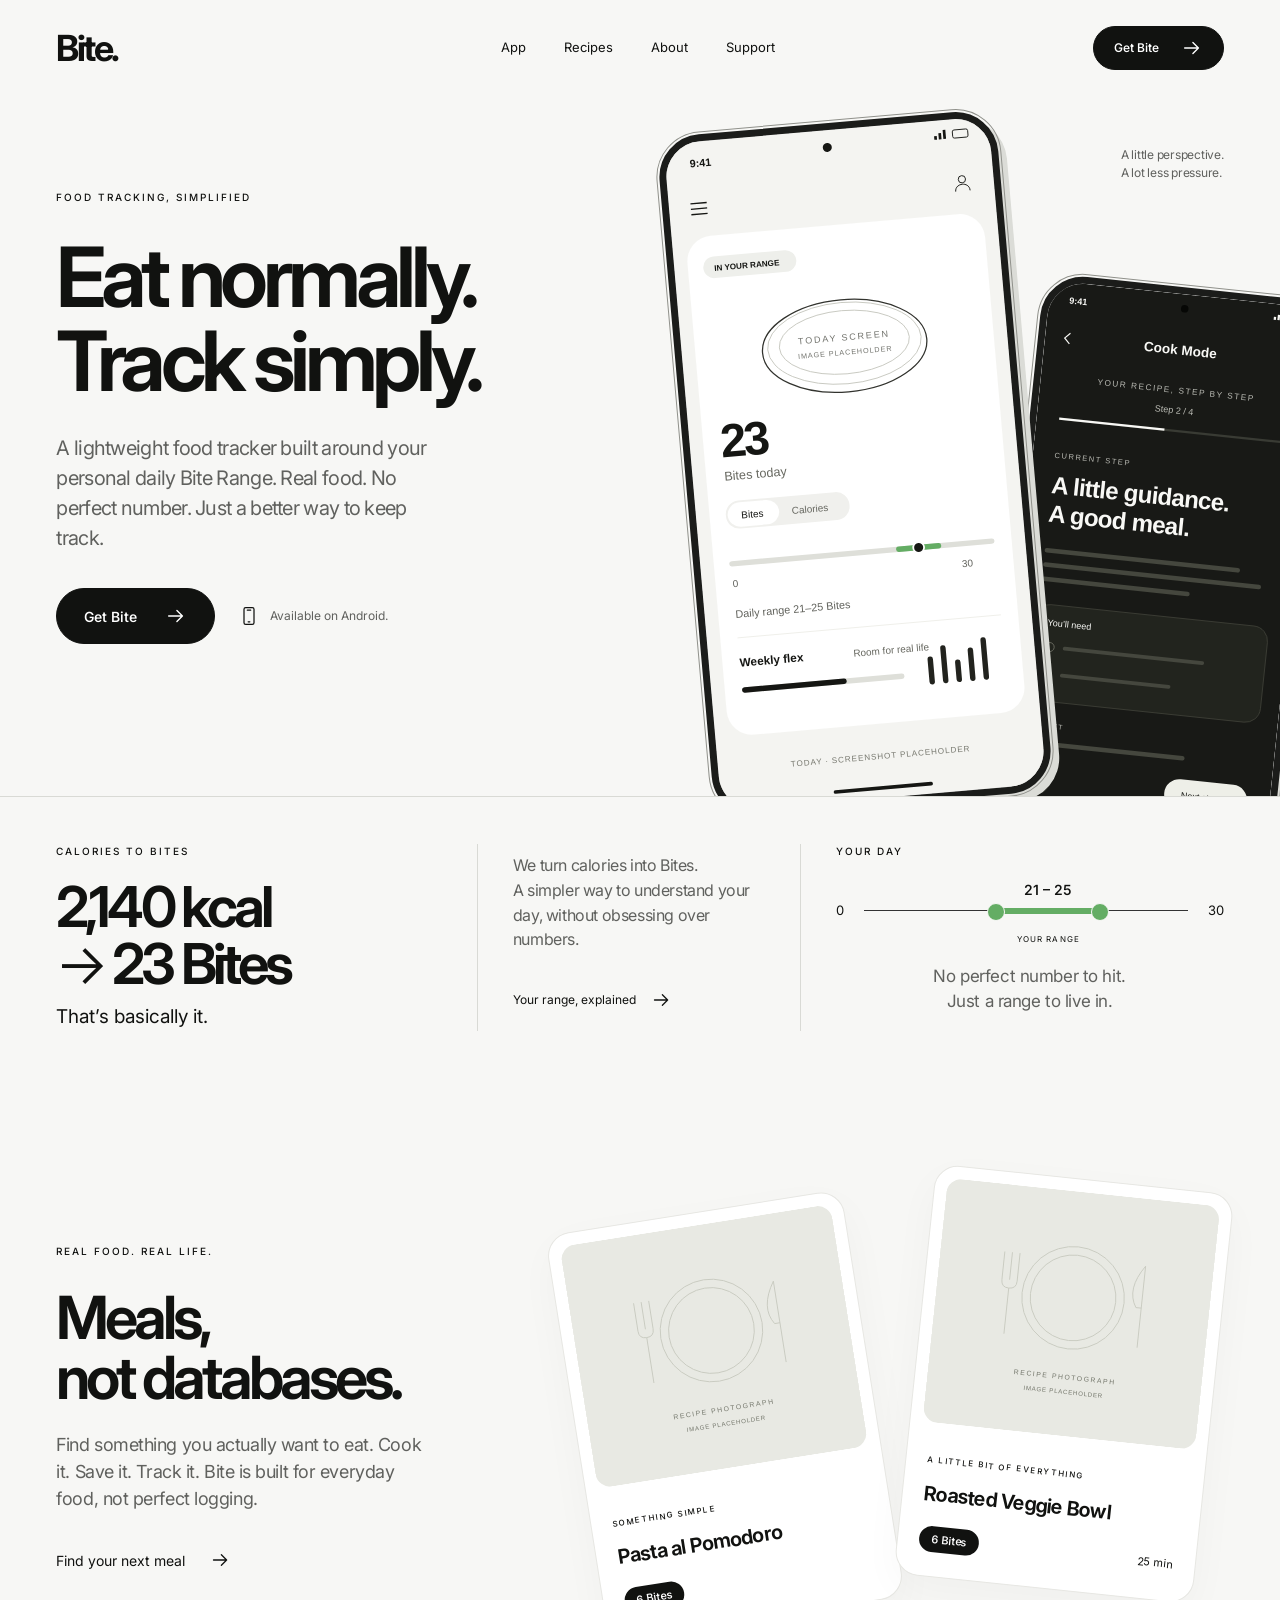
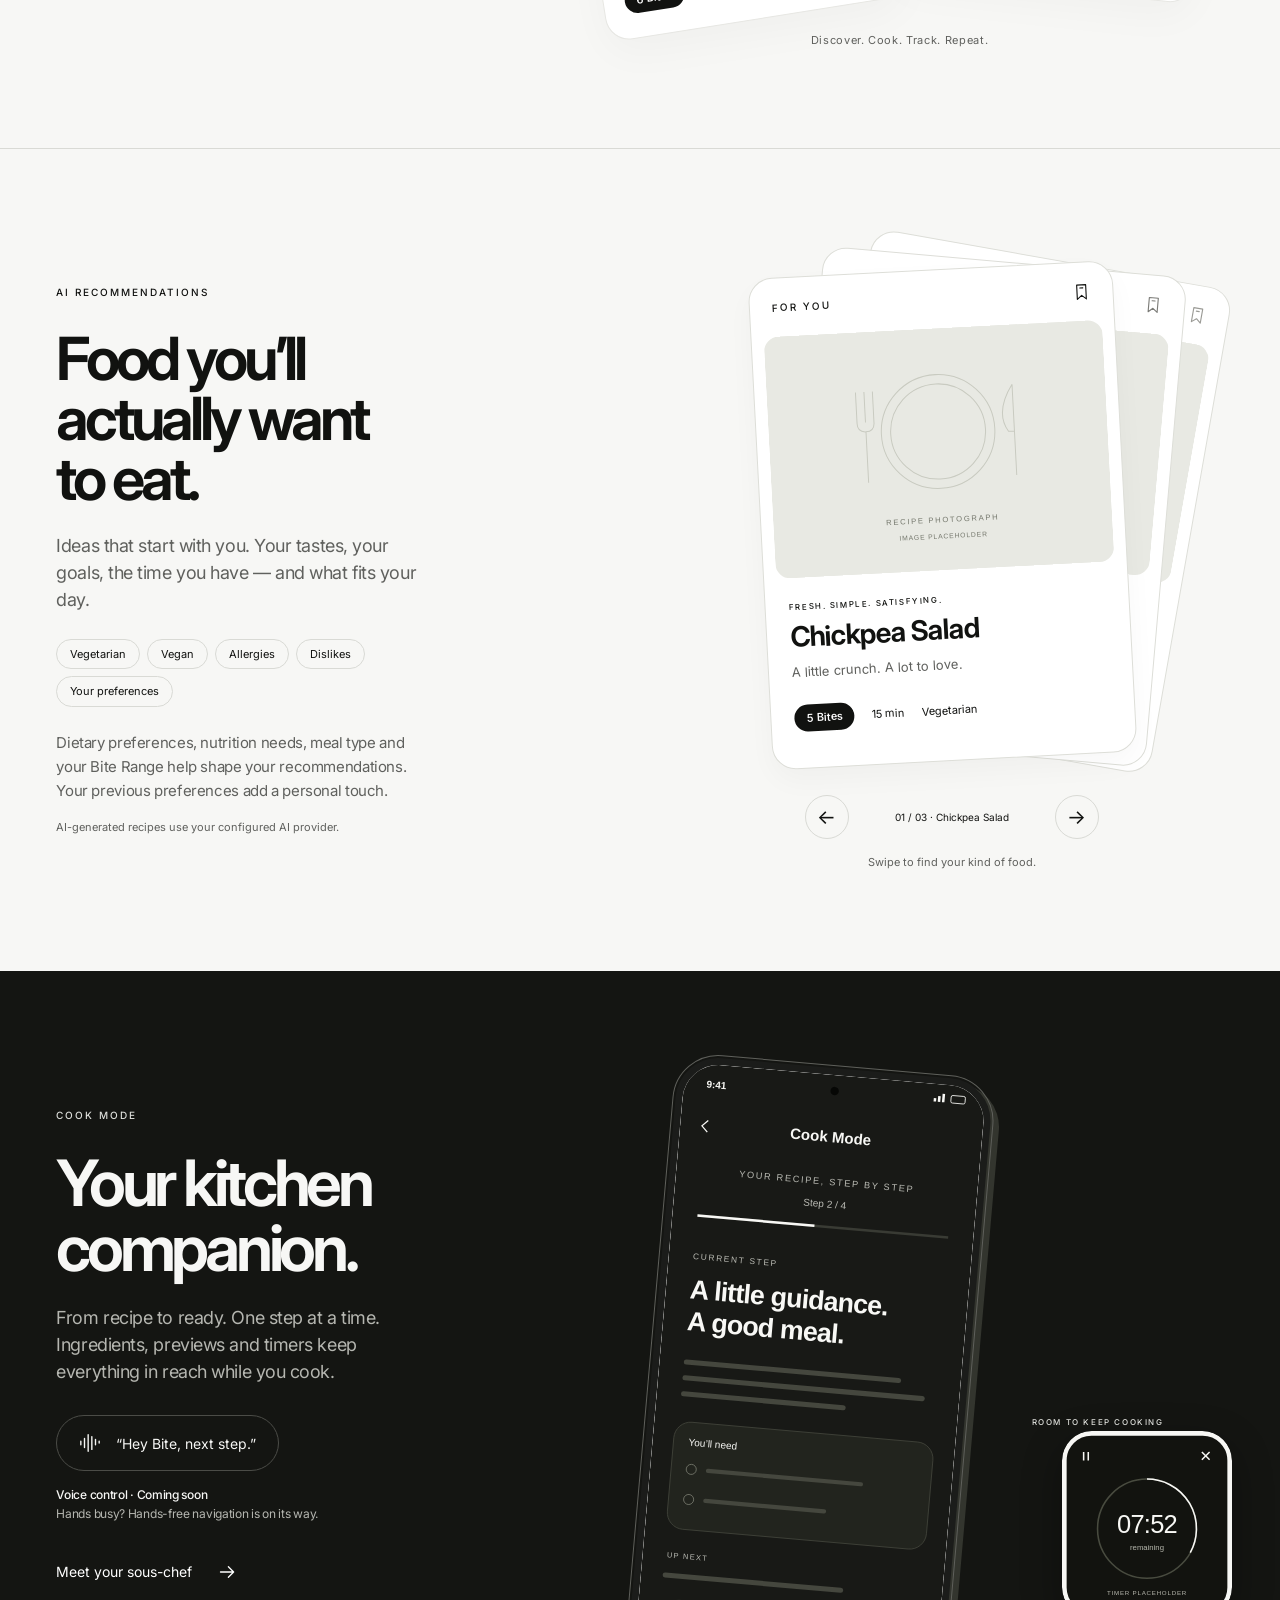
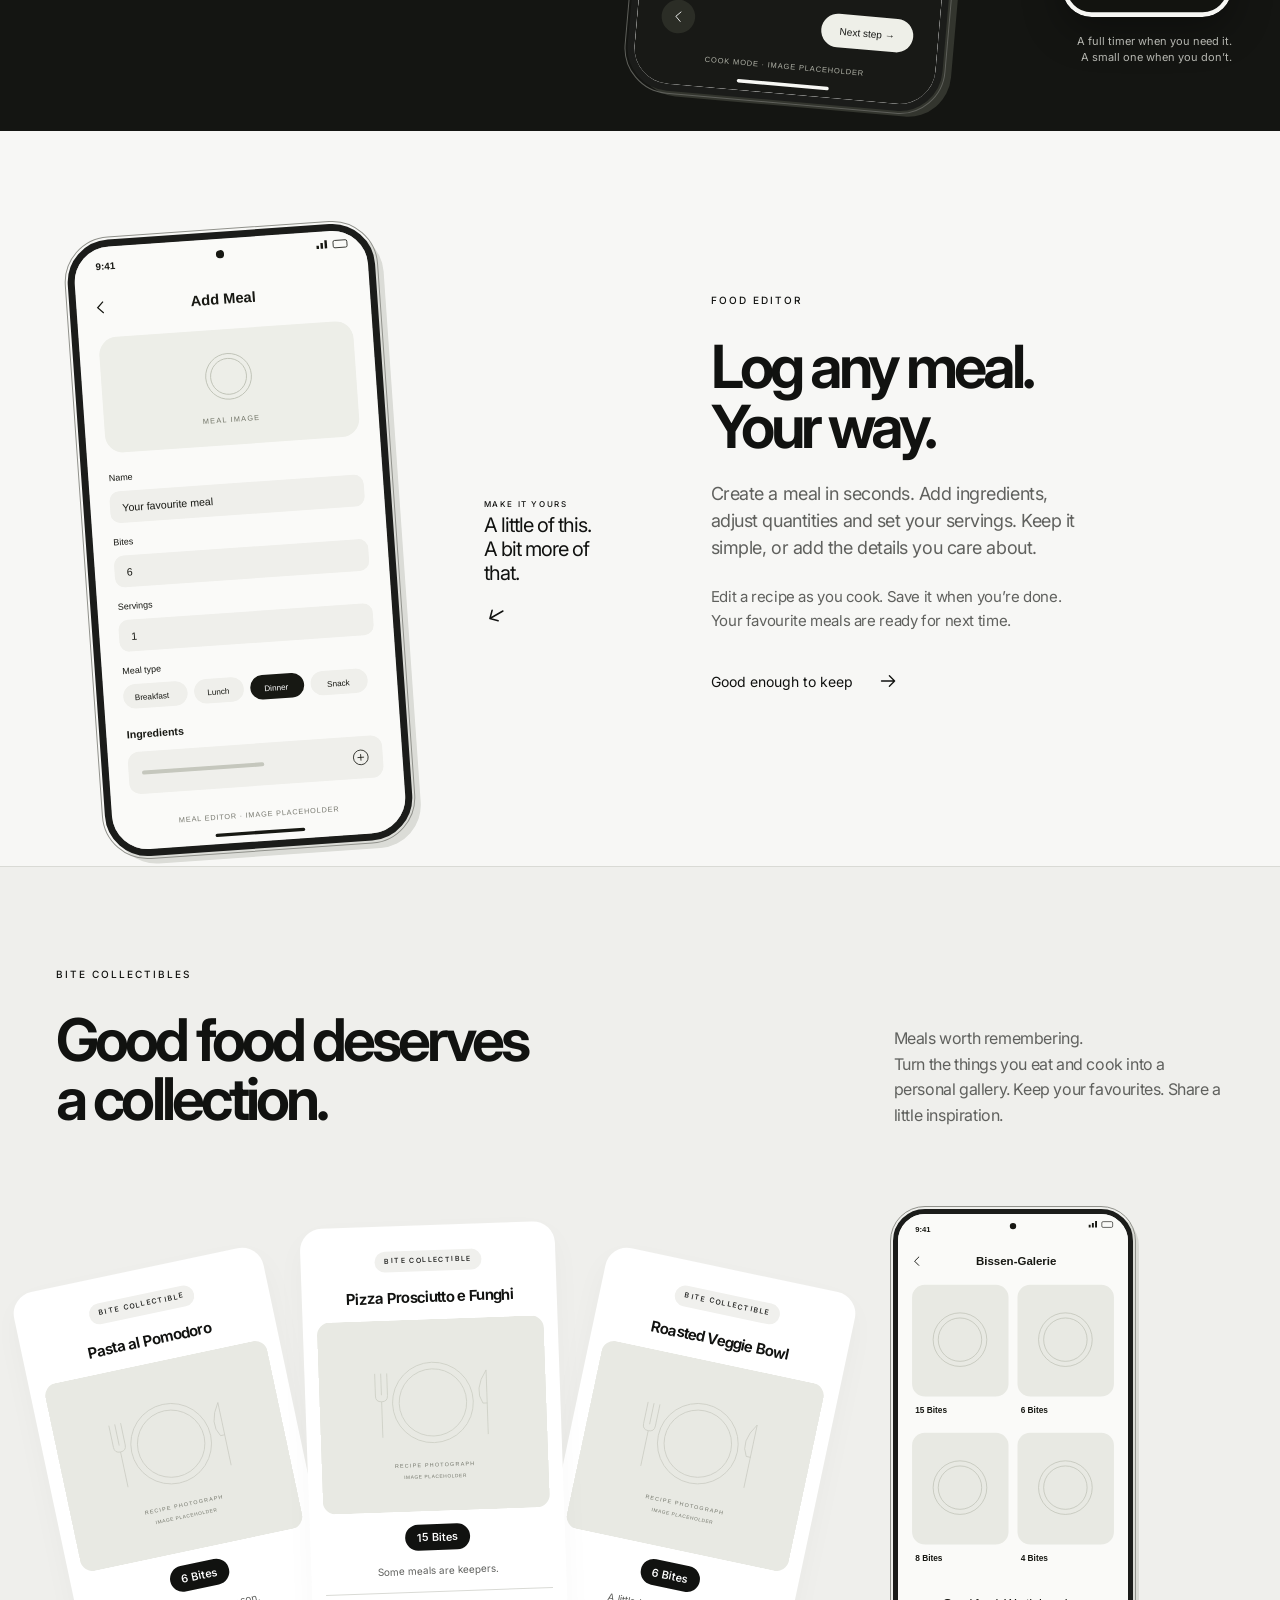
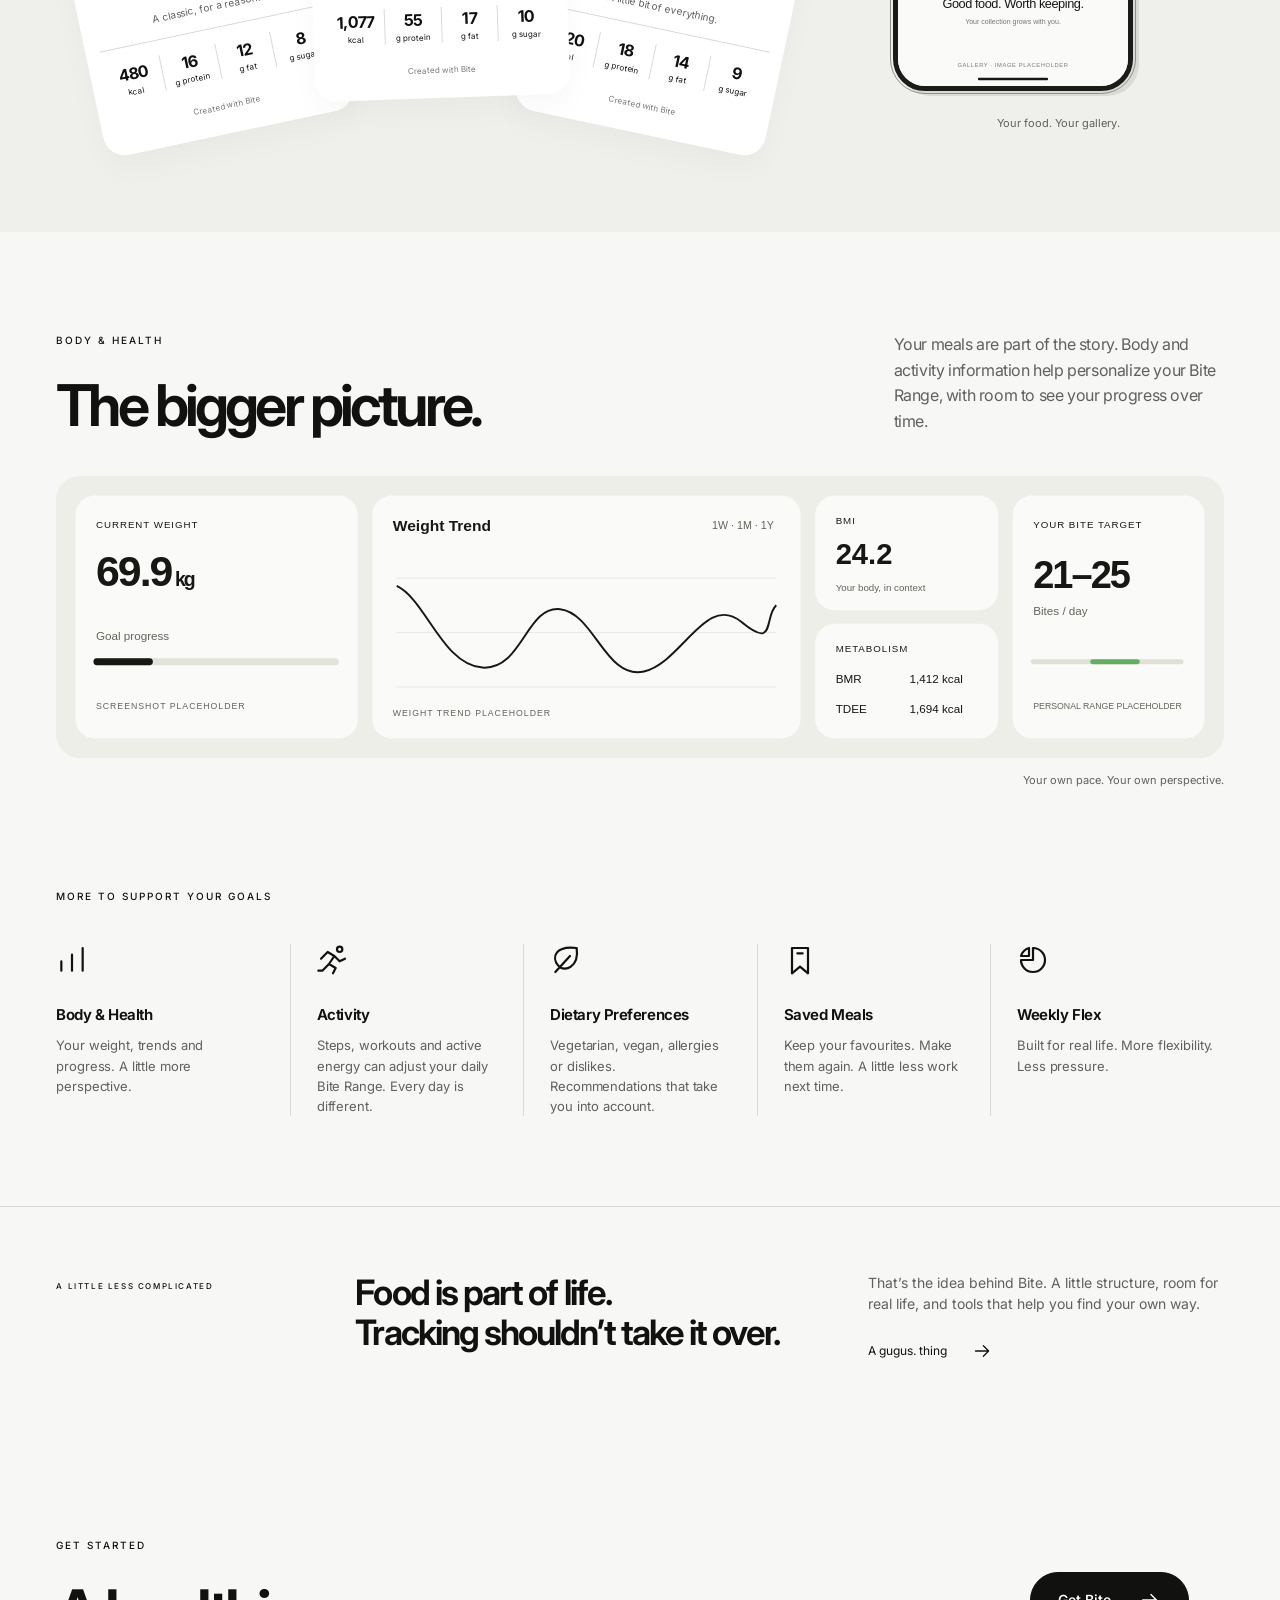
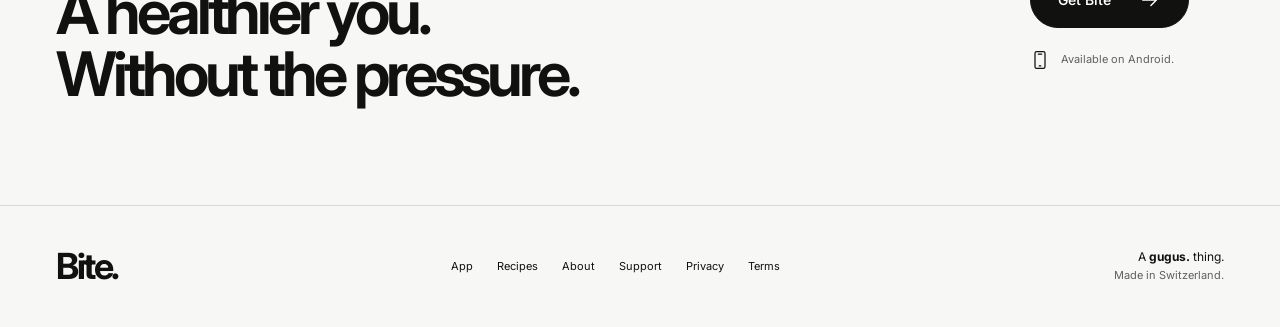
==== commit e285183b: "updated page" ====
--- a/index.html
+++ b/index.html
@@ -3,71 +3,112 @@
 <head>
   <meta charset="utf-8">
   <meta name="viewport" content="width=device-width, initial-scale=1">
-  <meta name="description" content="Bite is a playful food tracker. Build meals visually, get a simple Bite value, and aim for a personalized daily range with weekly Flex.">
-  <title>Bite — Food tracking, without chasing an exact number</title>
+  <meta name="description" content="Eat normally. Track simply. Bite brings meals, recipes and a personal daily Bite Range together. Real food. Less pressure. Available on Android.">
+  <meta name="theme-color" content="#f7f7f5">
+  <meta property="og:title" content="Bite. Eat normally. Track simply.">
+  <meta property="og:description" content="Real food. A little flexibility. A simpler way to keep track.">
+  <meta property="og:type" content="website">
+  <meta property="og:url" content="https://www.getbitten.app/">
+  <title>Bite. — Eat normally. Track simply.</title>
+  <link rel="canonical" href="https://www.getbitten.app/">
   <link rel="icon" href="assets/bite_icon.png" type="image/png">
+  <link rel="preload" href="assets/Inter.ttf" as="font" type="font/ttf" crossorigin>
   <link rel="stylesheet" href="styles.css">
-  <style>
-    .hero.physics-hero{position:relative;display:block;min-height:720px;padding:0;overflow:hidden;background:#f6f6f6;isolation:isolate}
-    .hero-center{position:relative;z-index:5;min-height:620px;display:flex;flex-direction:column;align-items:center;justify-content:center;text-align:center;padding:72px 26px 170px;pointer-events:none}
-    .hero-brand-lockup{display:flex;align-items:center;justify-content:center;margin-bottom:24px}
-    .hero-name{margin:0;font-size:clamp(72px,12vw,160px);line-height:.82;letter-spacing:-.085em;font-weight:900}
-    .physics-hero h1{max-width:820px;margin:0;font-size:clamp(42px,6vw,76px);line-height:.94;letter-spacing:-.064em}
-    .physics-hero .lead{max-width:620px;margin:24px auto 0;font-size:19px}
-    .physics-hero .actions{pointer-events:auto;justify-content:center}
-    .hero-food-field{position:absolute;inset:0;z-index:3;overflow:hidden;pointer-events:none}
-    .falling-food{position:absolute;left:0;top:0;display:block;object-fit:contain;will-change:transform,opacity;filter:drop-shadow(0 3px 0 rgba(0,0,0,.08));user-select:none}
-    .hero-floor-fade{position:absolute;left:0;right:0;bottom:0;z-index:4;height:84px;background:linear-gradient(to bottom,rgba(246,246,246,0),rgba(246,246,246,.94) 82%,#f6f6f6);pointer-events:none}
-    .scroll-hint{position:absolute;z-index:6;left:50%;bottom:20px;transform:translateX(-50%);font-size:11px;font-weight:850;letter-spacing:.14em;text-transform:uppercase;color:#666;transition:opacity .25s ease;white-space:nowrap}
-    .brand img{border-radius:9px}
-    .mini-editor.icon-row-preview{display:flex;flex-direction:column;align-items:center;justify-content:center;gap:13px}
-    .mini-food-row{display:flex;align-items:center;justify-content:center;gap:15px}
-    .mini-food-row img{width:62px;height:62px;object-fit:contain;filter:grayscale(1) contrast(1.12)}
-    .icon-row-preview .ingredient-pills{margin-top:0}
-    @media(max-width:680px){.hero.physics-hero{min-height:640px}.hero-center{min-height:565px;padding:52px 20px 150px}.hero-brand-lockup{margin-bottom:24px}.hero-name{font-size:70px}.physics-hero .lead{font-size:16px}.falling-food{max-width:90px}.scroll-hint{bottom:14px}.mini-food-row img{width:54px;height:54px}}
-    @media(prefers-reduced-motion:reduce){.scroll-hint{display:none}.falling-food{transition:none!important}}
-  </style>
+  <script src="site.js" defer></script>
 </head>
 <body>
-  <nav>
-    <a class="brand" href="./" aria-label="Bite home" style="display:flex;align-items:center;gap:10px"><img src="assets/bite_icon.png" alt="" aria-hidden="true" style="width:34px;height:34px;display:block">Bite</a>
-    <div class="nav-links"><a href="#how-it-works">How it works</a><a href="#features">Features</a><a href="https://gugus.software/support/bite/">Support</a><a class="button small" href="#get-bite">Get Bite</a></div>
-  </nav>
-  <main>
-    <section class="hero physics-hero" data-physics-hero>
-      <div class="hero-center">
-        <div class="hero-brand-lockup"><p class="hero-name">Bite.</p></div>
-        <h1>Food tracking, without chasing an exact number.</h1>
-        <p class="lead">Build your meals, track your Bites, and aim for a flexible daily range shaped around your goal.</p>
-        <div class="actions"><a class="button" href="#get-bite">Get Bite</a><a class="text-link" href="#how-it-works">See how it works <span aria-hidden="true">↓</span></a></div>
+  <a class="skip-link" href="#main">Skip to content</a>
+  <svg class="icon-library" xmlns="http://www.w3.org/2000/svg" aria-hidden="true"><defs>
+    <symbol id="arrow" viewBox="0 0 24 24"><path d="M4 12h15m-6-6 6 6-6 6"/></symbol>
+    <symbol id="phone" viewBox="0 0 24 24"><rect x="6" y="2" width="12" height="20" rx="2"/><path d="M10 5h4m-3 14h2"/></symbol>
+    <symbol id="chart" viewBox="0 0 24 24"><path d="M4 20V13m8 7V8m8 12V3"/></symbol>
+    <symbol id="activity" viewBox="0 0 24 24"><circle cx="17" cy="4" r="2"/><path d="m3 11 5-5 5 3-4 6 5 3-2 4M13 9l4 4 4-2M9 15l-5 5H1"/></symbol>
+    <symbol id="leaf" viewBox="0 0 24 24"><path d="M20 3C4 1 1 10 6 16s16 1 14-13ZM4 21 15 9"/></symbol>
+    <symbol id="bookmark" viewBox="0 0 24 24"><path d="M6 3h12v19l-6-5-6 5V3Zm4 4h4"/></symbol>
+    <symbol id="flex" viewBox="0 0 24 24"><path d="M12 3a9 9 0 1 1-9 9h9V3Zm-3 0v6H3a9 9 0 0 1 6-6Z"/></symbol>
+    <symbol id="sound" viewBox="0 0 24 24"><path d="M2 10v4m4-7v10m4-14v18m4-16v14m4-11v6m4-4v2"/></symbol>
+  </defs></svg>
+  <header class="site-header wrap">
+    <a class="wordmark" href="./" aria-label="Bite home">Bite.</a>
+    <nav class="desktop-nav" aria-label="Main navigation"><a href="#app">App</a><a href="#recipes">Recipes</a><a href="#about">About</a><a href="support.html">Support</a></nav>
+    <a class="button header-cta" href="#get-bite">Get Bite <svg class="icon" aria-hidden="true"><use href="#arrow"/></svg></a>
+    <details class="mobile-menu"><summary aria-label="Toggle navigation"><span></span><span></span></summary><nav aria-label="Mobile navigation"><a href="#app">App</a><a href="#recipes">Recipes</a><a href="#about">About</a><a href="support.html">Support</a><a href="#get-bite">Get Bite <span aria-hidden="true">↗</span></a></nav></details>
+  </header>
+  <main id="main">
+    <section class="hero wrap" id="app" aria-labelledby="hero-title">
+      <div class="hero-copy">
+        <p class="eyebrow">Food tracking, simplified</p>
+        <h1 id="hero-title">Eat normally.<br>Track simply.</h1>
+        <p class="lead">A lightweight food tracker built around your personal daily Bite Range. Real food. No perfect number. Just a better way to keep track.</p>
+        <div class="hero-actions"><a class="button" href="#get-bite">Get Bite <svg class="icon" aria-hidden="true"><use href="#arrow"/></svg></a><span class="platform"><svg class="icon" aria-hidden="true"><use href="#phone"/></svg>Available on Android.</span></div>
       </div>
-      <div class="hero-food-field" data-food-field aria-hidden="true"></div>
-      <div class="hero-floor-fade"></div>
-      <div class="scroll-hint" data-scroll-hint>Scroll to let them fall</div>
+      <div class="hero-visual">
+        <div class="device hero-today"><img src="assets/placeholders/today.svg" width="360" height="740" alt="Placeholder for the Bite Today screen" fetchpriority="high"></div>
+        <div class="device hero-cook"><img src="assets/placeholders/cook.svg" width="360" height="740" alt="Placeholder for the Bite Cook Mode screen"></div>
+        <span class="visual-caption">A little perspective.<br>A lot less pressure.</span>
+      </div>
     </section>
-
-    <section id="how-it-works" class="intro">
-      <p class="eyebrow">How Bite works</p><h2>One simple rhythm for your day.</h2>
-      <p>You build what you ate. Bite turns it into one simple value. Across the day, you aim to land somewhere inside your personal range.</p>
+    <section class="concept ruled" id="bite-range" aria-labelledby="concept-title">
+      <div class="wrap concept-grid">
+        <div class="conversion"><p class="eyebrow">Calories to Bites</p><h2 id="concept-title">2,140 kcal<br><span class="conversion-arrow">→</span> 23 Bites</h2><p>That’s basically it.</p></div>
+        <div class="concept-copy"><p class="eyebrow mobile-label">More than numbers</p><p>We turn calories into Bites.<br>A simpler way to understand your day, without obsessing over numbers.</p><a class="text-link" href="#bigger-picture">Your range, explained <svg class="icon" aria-hidden="true"><use href="#arrow"/></svg></a></div>
+        <div class="range-panel"><p class="eyebrow">Your day</p><div class="range-graphic" role="img" aria-label="Example personal range: 21 to 25 Bites on a scale from 0 to 30"><span>0</span><div class="range-line"><div class="range-zone"><strong>21 – 25</strong><small>Your range</small></div></div><span>30</span></div><p>No perfect number to hit.<br>Just a range to live in.</p></div>
+      </div>
     </section>
-    <section class="system-graphic" aria-label="Build a meal, get a Bite value, and land in your daily range">
-      <article class="system-step editor-step"><span class="step-number">01</span><div class="mini-editor icon-row-preview" aria-hidden="true"><div class="mini-food-row"><img src="assets/avocado.png" alt=""><img src="assets/coffee.png" alt=""><img src="assets/strawberry.png" alt=""></div><div class="ingredient-pills"><span>Avocado</span><span>Coffee</span><span>Strawberry</span></div></div><h3>Build what you ate</h3><p>Add foods and portions using Bite’s visual meal editor.</p></article>
-      <div class="flow-arrow" aria-hidden="true">→</div>
-      <article class="system-step value-step"><span class="step-number">02</span><div class="bite-result" aria-hidden="true"><span>Lunch</span><strong>7</strong><small>Bites</small></div><h3>Get a Bite value</h3><p>Bite turns the meal into one simple value based on its nutritional profile.</p></article>
-      <div class="flow-arrow" aria-hidden="true">→</div>
-      <article class="system-step range-step"><span class="step-number">03</span><div class="range-demo" aria-hidden="true"><span class="range-title">Today’s range</span><strong>22–28 Bites</strong><div class="range-track"><i class="range-zone"></i><i class="range-position"></i></div><div class="range-labels"><span>0</span><span>22</span><span>28</span></div><div class="flex-chip">Weekly Flex <b>18</b></div></div><h3>Land in your range</h3><p>Aim to finish somewhere inside your personal range, not on one exact number.</p></article>
+    <section class="meals wrap section-space" id="recipes" aria-labelledby="meals-title">
+      <div class="section-copy"><p class="eyebrow">Real food. Real life.</p><h2 id="meals-title">Meals,<br>not databases.</h2><p>Find something you actually want to eat. Cook it. Save it. Track it. Bite is built for everyday food, not perfect logging.</p><a class="text-link" href="#recommendations">Find your next meal <svg class="icon" aria-hidden="true"><use href="#arrow"/></svg></a></div>
+      <div class="meal-composition" aria-label="Example meal cards with image placeholders">
+        <article class="meal-card meal-back"><img src="assets/placeholders/meal.svg" width="400" height="320" alt="Recipe image placeholder" loading="lazy"><div><span class="eyebrow">Something simple</span><h3>Pasta al Pomodoro</h3><span class="pill">6 Bites</span></div></article>
+        <article class="meal-card meal-front"><img src="assets/placeholders/meal.svg" width="400" height="320" alt="Recipe image placeholder" loading="lazy"><div><span class="eyebrow">A little bit of everything</span><h3>Roasted Veggie Bowl</h3><span class="pill">6 Bites</span><span class="meal-time">25 min</span></div></article>
+        <span class="composition-caption">Discover. Cook. Track. Repeat.</span>
+      </div>
     </section>
-    <section class="editor-feature">
-      <div class="editor-showcase" aria-label="Example visual meal editor"><div class="editor-toolbar"><span>Cancel</span><b>Lunch</b><span>Done</span></div><div class="editor-canvas"><div class="editor-plate"><i class="editor-food ef-one"></i><i class="editor-food ef-two"></i><i class="editor-food ef-three"></i><i class="editor-food ef-four"></i></div></div><div class="editor-drawer"><span class="drawer-handle"></span><p>Ingredients</p><div><span>Avocado</span><b>2 Bites</b></div><div><span>Egg</span><b>2 Bites</b></div><div><span>Sourdough toast</span><b>3 Bites</b></div></div></div>
-      <div class="section-copy"><p class="eyebrow">The Bite editor</p><h2>Build it like you ate it.</h2><p>Choose ingredients from the food library, adjust portions, and put your meal together visually. Organize it as Breakfast, Lunch, Dinner, or Snacks.</p></div>
+    <section class="recommendations ruled" id="recommendations" aria-labelledby="recommendations-title">
+      <div class="wrap recommendation-grid section-space">
+        <div class="section-copy"><p class="eyebrow">AI recommendations</p><h2 id="recommendations-title">Food you’ll<br>actually want<br>to eat.</h2><p>Ideas that start with you. Your tastes, your goals, the time you have — and what fits your day.</p><div class="preference-tags" aria-label="Preferences used for recommendations"><span>Vegetarian</span><span>Vegan</span><span>Allergies</span><span>Dislikes</span><span>Your preferences</span></div><p class="small-copy">Dietary preferences, nutrition needs, meal type and your Bite Range help shape your recommendations. Your previous preferences add a personal touch.</p><p class="fine-print">AI-generated recipes use your configured AI provider.</p></div>
+        <div class="recommendation-showcase">
+          <div class="deck" role="region" aria-label="Example recipe recommendations" aria-roledescription="carousel" tabindex="0">
+            <article class="recommendation-card" data-position="0" aria-label="1 of 3"><div class="card-top"><span class="eyebrow">For you</span><svg class="icon" aria-hidden="true"><use href="#bookmark"/></svg></div><img src="assets/placeholders/meal.svg" width="400" height="320" alt="Chickpea salad photo placeholder" loading="lazy" draggable="false"><div class="recommendation-body"><p class="eyebrow">Fresh. Simple. Satisfying.</p><h3>Chickpea Salad</h3><p>A little crunch. A lot to love.</p><div class="recipe-meta"><span class="pill">5 Bites</span><span>15 min</span><span>Vegetarian</span></div></div></article>
+            <article class="recommendation-card" data-position="1" aria-label="2 of 3" aria-hidden="true"><div class="card-top"><span class="eyebrow">For you</span><svg class="icon" aria-hidden="true"><use href="#bookmark"/></svg></div><img src="assets/placeholders/meal.svg" width="400" height="320" alt="Pasta al Pomodoro photo placeholder" loading="lazy" draggable="false"><div class="recommendation-body"><p class="eyebrow">An everyday favourite</p><h3>Pasta al Pomodoro</h3><p>A few ingredients. Something good.</p><div class="recipe-meta"><span class="pill">6 Bites</span><span>20 min</span><span>Vegetarian</span></div></div></article>
+            <article class="recommendation-card" data-position="2" aria-label="3 of 3" aria-hidden="true"><div class="card-top"><span class="eyebrow">For you</span><svg class="icon" aria-hidden="true"><use href="#bookmark"/></svg></div><img src="assets/placeholders/meal.svg" width="400" height="320" alt="Protein oats photo placeholder" loading="lazy" draggable="false"><div class="recommendation-body"><p class="eyebrow">Make mornings easier</p><h3>Protein Oats</h3><p>Your day, off to a simple start.</p><div class="recipe-meta"><span class="pill">4 Bites</span><span>10 min</span><span>Breakfast</span></div></div></article>
+          </div>
+          <div class="deck-controls"><button class="circle-button" type="button" data-deck-step="-1" aria-label="Previous recommendation">←</button><span class="deck-status" aria-live="polite" aria-atomic="true">01 / 03 · Chickpea Salad</span><button class="circle-button" type="button" data-deck-step="1" aria-label="Next recommendation">→</button></div><p class="deck-hint">Swipe to find your kind of food.</p>
+        </div>
+      </div>
     </section>
-    <section class="flex-section"><div><p class="eyebrow">Flexible by design</p><h2>Your days don’t have to look the same.</h2></div><div class="flex-copy"><p>Finish within your daily range and you’re broadly on target. If a day lands a little above it, weekly Flex provides breathing room across the week.</p><p>The range is a flexible guide, not a strict ceiling, and not an invitation to eat as little as possible.</p></div></section>
-    <section id="features" class="features-section"><p class="eyebrow">What’s in Bite</p><div class="feature-grid"><article><span class="feature-icon">▦</span><h3>Visual meal editor</h3><p>Build meals from foods and ingredients instead of filling out a spreadsheet-like log.</p></article><article><span class="feature-icon">⌁</span><h3>Daily range + Flex</h3><p>A personalized Bite range guides each day, with extra room available across the week.</p></article><article><span class="feature-icon">▥</span><h3>Barcode scanning</h3><p>Scan packaged foods to look up product nutrition instead of entering every detail manually.</p></article><article><span class="feature-icon">◌</span><h3>Nutrition when you want it</h3><p>Nutrition informs each Bite value and stays available without dominating the experience.</p></article></div></section>
-    <section class="goals-section"><div><p class="eyebrow">Made for your goal</p><h2>Lose, maintain, or gain.</h2><p>Your daily Bite range is personalized around your profile and the direction you choose. Set a weight goal, follow your progress, and adjust as life changes.</p></div><div class="goal-visual" aria-label="Bite supports losing, maintaining, and gaining weight"><span>Lose</span><span class="active">Maintain</span><span>Gain</span><i></i><b>Your range adapts</b></div></section>
-    <section class="privacy-preview"><p class="eyebrow">Private by default</p><h2>Your food story stays yours.</h2><p>Bite is local-first: your food data, profile, settings, and history are stored on your device. Bite does not run an account server.</p><a class="text-link" href="https://gugus.software/privacy/bite/">Read the Privacy Policy <span aria-hidden="true">→</span></a></section>
-    <section id="get-bite" class="final-cta"><div class="cta-mark"><img src="assets/bite_icon.png" alt="Bite app icon" style="width:48px;height:48px;display:block;border-radius:12px"></div><p class="eyebrow">Ready when you are</p><h2>Make food tracking feel lighter.</h2><p>Build your meals. Follow your range. Leave room for real life.</p><a class="google-play-link" href="https://play.google.com/store/apps/details?id=com.avocadowitharms.bite" target="_blank" rel="noopener noreferrer" aria-label="Download Bite on Google Play"><img src="https://play.google.com/intl/en_us/badges/static/images/badges/en_badge_web_generic.png" alt="Get it on Google Play"></a></section>
+    <section class="cook-section" id="cook-mode" aria-labelledby="cook-title">
+      <div class="wrap cook-grid">
+        <div class="section-copy"><p class="eyebrow">Cook Mode</p><h2 id="cook-title">Your kitchen<br>companion.</h2><p>From recipe to ready. One step at a time. Ingredients, previews and timers keep everything in reach while you cook.</p><div class="voice-note"><svg class="icon" aria-hidden="true"><use href="#sound"/></svg><span>“Hey Bite, next step.”</span></div><p class="small-copy voice-copy"><strong>Voice control · Coming soon</strong><br>Hands busy? Hands-free navigation is on its way.</p><a class="text-link" href="#get-bite">Meet your sous-chef <svg class="icon" aria-hidden="true"><use href="#arrow"/></svg></a></div>
+        <div class="cook-visual"><div class="device"><img src="assets/placeholders/cook.svg" width="360" height="740" alt="Cook Mode screenshot placeholder showing space for the current step, ingredients and next step" loading="lazy"></div><div class="timer-fragment"><span class="eyebrow">Room to keep cooking</span><img src="assets/placeholders/timer.svg" width="220" height="240" alt="Floating cooking timer image placeholder" loading="lazy"><p>A full timer when you need it.<br>A small one when you don’t.</p></div></div>
+      </div>
+    </section>
+    <section class="editor-section wrap section-space" id="food-editor" aria-labelledby="editor-title">
+      <div class="editor-visual"><div class="device"><img src="assets/placeholders/editor.svg" width="360" height="740" alt="Bite meal editor screenshot placeholder" loading="lazy"></div><div class="editor-note"><span class="eyebrow">Make it yours</span><p>A little of this.<br>A bit more of that.</p><svg class="icon" aria-hidden="true"><use href="#arrow"/></svg></div></div>
+      <div class="section-copy"><p class="eyebrow">Food editor</p><h2 id="editor-title">Log any meal.<br>Your way.</h2><p>Create a meal in seconds. Add ingredients, adjust quantities and set your servings. Keep it simple, or add the details you care about.</p><p class="small-copy">Edit a recipe as you cook. Save it when you’re done. Your favourite meals are ready for next time.</p><a class="text-link" href="#collectibles">Good enough to keep <svg class="icon" aria-hidden="true"><use href="#arrow"/></svg></a></div>
+    </section>
+    <section class="collectibles ruled" id="collectibles" aria-labelledby="collectibles-title">
+      <div class="wrap section-space"><div class="collectibles-heading"><div><p class="eyebrow">Bite collectibles</p><h2 id="collectibles-title">Good food deserves<br>a collection.</h2></div><p>Meals worth remembering.<br>Turn the things you eat and cook into a personal gallery. Keep your favourites. Share a little inspiration.</p></div>
+        <div class="collection-composition">
+          <div class="collectible-deck" aria-label="Example Bite collectible cards with image placeholders">
+            <article class="collectible-card collectible-left"><p class="eyebrow">Bite collectible</p><h3>Pasta al Pomodoro</h3><img src="assets/placeholders/meal.svg" width="400" height="320" alt="Pasta photo placeholder" loading="lazy"><span class="pill">6 Bites</span><p>A classic, for a reason.</p><div class="nutrition"><span><b>480</b>kcal</span><span><b>16</b>g protein</span><span><b>12</b>g fat</span><span><b>8</b>g sugar</span></div><small>Created with Bite</small></article>
+            <article class="collectible-card collectible-front"><p class="eyebrow">Bite collectible</p><h3>Pizza Prosciutto e Funghi</h3><img src="assets/placeholders/meal.svg" width="400" height="320" alt="Pizza photo placeholder" loading="lazy"><span class="pill">15 Bites</span><p>Some meals are keepers.</p><div class="nutrition"><span><b>1,077</b>kcal</span><span><b>55</b>g protein</span><span><b>17</b>g fat</span><span><b>10</b>g sugar</span></div><small>Created with Bite</small></article>
+            <article class="collectible-card collectible-right"><p class="eyebrow">Bite collectible</p><h3>Roasted Veggie Bowl</h3><img src="assets/placeholders/meal.svg" width="400" height="320" alt="Veggie bowl photo placeholder" loading="lazy"><span class="pill">6 Bites</span><p>A little bit of everything.</p><div class="nutrition"><span><b>420</b>kcal</span><span><b>18</b>g protein</span><span><b>14</b>g fat</span><span><b>9</b>g sugar</span></div><small>Created with Bite</small></article>
+          </div>
+          <figure class="gallery-visual"><div class="device"><img src="assets/placeholders/gallery.svg" width="360" height="740" alt="Bissen-Galerie collectible gallery screenshot placeholder" loading="lazy"></div><figcaption>Your food. Your gallery.</figcaption></figure>
+        </div>
+      </div>
+    </section>
+    <section class="health-section wrap section-space" id="bigger-picture" aria-labelledby="health-title"><div class="health-heading"><div><p class="eyebrow">Body &amp; health</p><h2 id="health-title">The bigger picture.</h2></div><p>Your meals are part of the story. Body and activity information help personalize your Bite Range, with room to see your progress over time.</p></div><div class="health-scroll" tabindex="0" role="region" aria-label="Body and health preview; scroll horizontally on mobile"><img class="health-visual" src="assets/placeholders/health.svg" width="1200" height="290" alt="Body and health UI placeholder: current weight, goal progress, weight trend, BMI, metabolism and personal Bite target" loading="lazy"></div><p class="health-caption">Your own pace. Your own perspective.</p></section>
+    <section class="feature-summary wrap" aria-labelledby="summary-title"><p class="eyebrow" id="summary-title">More to support your goals</p><div class="feature-grid">
+      <article><svg class="feature-icon" aria-hidden="true"><use href="#chart"/></svg><h3>Body &amp; Health</h3><p>Your weight, trends and progress. A little more perspective.</p></article>
+      <article><svg class="feature-icon" aria-hidden="true"><use href="#activity"/></svg><h3>Activity</h3><p>Steps, workouts and active energy can adjust your daily Bite Range. Every day is different.</p></article>
+      <article><svg class="feature-icon" aria-hidden="true"><use href="#leaf"/></svg><h3>Dietary Preferences</h3><p>Vegetarian, vegan, allergies or dislikes. Recommendations that take you into account.</p></article>
+      <article><svg class="feature-icon" aria-hidden="true"><use href="#bookmark"/></svg><h3>Saved Meals</h3><p>Keep your favourites. Make them again. A little less work next time.</p></article>
+      <article><svg class="feature-icon" aria-hidden="true"><use href="#flex"/></svg><h3>Weekly Flex</h3><p>Built for real life. More flexibility. Less pressure.</p></article>
+    </div></section>
+    <section class="about-section ruled" id="about"><div class="wrap about-grid"><p class="eyebrow">A little less complicated</p><h2>Food is part of life.<br>Tracking shouldn’t take it over.</h2><div><p>That’s the idea behind Bite. A little structure, room for real life, and tools that help you find your own way.</p><a class="text-link" href="https://gugus.software/">A gugus. thing <svg class="icon" aria-hidden="true"><use href="#arrow"/></svg></a></div></div></section>
+    <section class="final-cta wrap section-space" id="get-bite" aria-labelledby="cta-title"><div><p class="eyebrow">Get started</p><h2 id="cta-title">A healthier you.<br>Without the pressure.</h2></div><div class="download-actions"><a class="button" href="https://play.google.com/store/apps/details?id=com.avocadowitharms.bite">Get Bite <svg class="icon" aria-hidden="true"><use href="#arrow"/></svg></a><p class="platform"><svg class="icon" aria-hidden="true"><use href="#phone"/></svg><span>Available on Android.</span></p></div></section>
   </main>
-  <footer><span>© 2026 <a href="https://gugus.software/">gugus. Software&amp;Things</a>. All rights reserved.</span><div><a href="https://gugus.software/privacy/bite/">Privacy</a><a href="https://gugus.software/terms/bite/">Terms &amp; Legal</a><a href="https://gugus.software/support/bite/">Support</a><a href="https://www.apple.com/legal/internet-services/itunes/dev/stdeula/">EULA</a></div></footer>
-  <script src="hero-physics.js?v=20260830-3"></script>
+  <footer class="site-footer ruled"><div class="wrap footer-grid"><a class="wordmark" href="./" aria-label="Bite home">Bite.</a><nav aria-label="Footer navigation"><a href="#app">App</a><a href="#recipes">Recipes</a><a href="#about">About</a><a href="support.html">Support</a><a href="privacy.html">Privacy</a><a href="terms.html">Terms</a></nav><p>A <a href="https://gugus.software/"><strong>gugus.</strong></a> thing.<br><span>Made in Switzerland.</span></p></div></footer>
 </body>
 </html>
--- a/styles.css
+++ b/styles.css
@@ -1,180 +1,22 @@
-:root{--ink:#0b0b0b;--muted:#666;--paper:#f2f2f2;--card:#fff;--line:#d0d0d0;--sun:#e7e7e7;--peach:#c9c9c9;--lavender:#a9a9a9;--mint:#d8d8d8;--radius:30px}
+@font-face{font-family:Inter;src:url('assets/Inter.ttf') format('truetype');font-weight:100 900;font-style:normal;font-display:swap}
+:root{--paper:#f7f7f5;--ink:#111210;--muted:#60615e;--line:#d9dad5;--green:#64ad64;--surface:#eeeeeb;--gutter:clamp(24px,4.4vw,76px)}
 *{box-sizing:border-box}
-html{scroll-behavior:smooth}
-body{margin:0;background:var(--paper);color:var(--ink);font-family:Inter,ui-sans-serif,-apple-system,BlinkMacSystemFont,"Segoe UI",sans-serif;line-height:1.5}
-a{color:inherit;text-decoration:none}
-nav,footer{width:min(1180px,calc(100% - 40px));margin:auto;display:flex;align-items:center;justify-content:space-between}
-nav{height:82px}
-.brand{font-size:27px;font-weight:850;letter-spacing:-1.6px}
-.brand span{font-size:.56em;vertical-align:top;margin-left:1px}
-.nav-links,footer div{display:flex;align-items:center;gap:24px}
-.nav-links>a:not(.button){font-size:14px;font-weight:700}
-.button{display:inline-flex;align-items:center;justify-content:center;border:2px solid var(--ink);border-radius:999px;padding:13px 21px;background:var(--ink);color:#fff;font-size:15px;font-weight:800;transition:transform .2s ease,box-shadow .2s ease}
-.button:hover{transform:translateY(-2px);box-shadow:3px 4px 0 var(--peach)}
-.button.small{padding:8px 16px;font-size:14px}
-.eyebrow{margin:0 0 15px;text-transform:uppercase;letter-spacing:.14em;font-size:11px;font-weight:850}
-.text-link{font-weight:800;text-decoration:underline;text-decoration-thickness:2px;text-underline-offset:5px}
-.hero{width:min(1180px,calc(100% - 40px));min-height:640px;margin:8px auto 112px;padding:68px clamp(30px,7vw,82px);display:grid;grid-template-columns:minmax(0,1.15fr) minmax(320px,.85fr);align-items:center;gap:60px;border:2px solid var(--ink);border-radius:42px;background:var(--sun);box-shadow:8px 9px 0 var(--ink);overflow:hidden}
-.hero h1{max-width:710px;margin:0;font-size:clamp(51px,6.4vw,88px);line-height:.91;letter-spacing:-.071em}
-.lead{max-width:590px;margin:28px 0 0;font-size:19px}
-.actions{display:flex;gap:26px;align-items:center;margin-top:35px}
-.meal-illustration{position:relative;min-height:430px;display:grid;place-items:center}
-.plate{position:relative;width:330px;height:330px;border:18px solid #fff;border-radius:50%;background:#e5e5e5;box-shadow:5px 7px 0 var(--ink);transform:rotate(5deg)}
-.ingredient{position:absolute;display:block}
-.avocado{width:105px;height:75px;left:45px;top:55px;background:#b8b8b8;border:3px solid var(--ink);border-radius:65% 35% 55% 45%}
-.avocado:after{content:"";position:absolute;width:31px;height:31px;left:37px;top:22px;border:3px solid var(--ink);border-radius:50%;background:#707070}
-.egg{width:104px;height:90px;right:41px;top:48px;border:3px solid var(--ink);border-radius:52% 48% 62% 38%;background:#fff}
-.egg i{position:absolute;width:40px;height:40px;left:31px;top:24px;border:3px solid var(--ink);border-radius:50%;background:var(--sun)}
-.tomato{width:74px;height:74px;left:66px;bottom:56px;border:3px solid var(--ink);border-radius:50%;background:var(--peach)}
-.tomato:before,.tomato:after{content:"";position:absolute;width:3px;height:66px;left:33px;top:1px;background:var(--ink);transform:rotate(47deg)}
-.tomato:after{transform:rotate(-47deg)}
-.leaf{width:75px;height:40px;border:3px solid var(--ink);border-radius:100% 0 100% 0;background:var(--mint)}
-.leaf-one{right:55px;bottom:70px;transform:rotate(-20deg)}
-.leaf-two{right:42px;bottom:110px;transform:rotate(35deg)}
-.toast{width:92px;height:72px;right:90px;bottom:35px;border:3px solid var(--ink);border-radius:25px 25px 10px 10px;background:#aaa;transform:rotate(10deg)}
-.meal-tag{position:absolute;right:-2px;bottom:24px;display:flex;flex-direction:column;padding:14px 19px;border:2px solid var(--ink);border-radius:18px;background:#fff;box-shadow:4px 5px 0 var(--ink);transform:rotate(-5deg)}
-.meal-tag span{font-size:12px;color:var(--muted)}
-.meal-tag strong{font-size:23px;letter-spacing:-.04em}
-.spark{position:absolute;font-size:42px;font-weight:900}
-.spark-one{right:15px;top:25px}
-.spark-two{left:20px;bottom:60px;font-size:74px}
-.intro{width:min(760px,calc(100% - 40px));margin:0 auto 54px;text-align:center}
-.intro h2,.section-copy h2,.flex-section h2,.goals-section h2,.privacy-preview h2,.final-cta h2{margin:0;letter-spacing:-.061em;line-height:1.01;font-size:clamp(40px,5.4vw,67px)}
-.intro>p:last-child{margin:21px auto 0;color:var(--muted);font-size:18px}
-.system-graphic{width:min(1180px,calc(100% - 40px));margin:auto;display:grid;grid-template-columns:1fr 42px 1fr 42px 1fr;align-items:stretch}
-.system-step{min-width:0;padding:25px;border:2px solid var(--ink);border-radius:var(--radius);background:var(--card);box-shadow:4px 5px 0 var(--ink)}
-.step-number{font-size:12px;font-weight:850;color:var(--muted)}
-.system-step h3,.feature-grid h3{margin:22px 0 7px;font-size:23px;letter-spacing:-.04em}
-.system-step p,.feature-grid p{margin:0;color:var(--muted)}
-.flow-arrow{display:grid;place-items:center;font-size:28px;font-weight:900}
-.mini-editor{height:170px;margin-top:18px;padding:17px;border-radius:20px;background:#ededed}
-.mini-plate{position:relative;width:104px;height:104px;margin:auto;border:9px solid #fff;border-radius:50%;background:#d9d9d9}
-.mini-food{position:absolute;border:2px solid var(--ink)}
-.food-a{width:43px;height:31px;left:8px;top:18px;border-radius:50%;background:var(--mint)}
-.food-b{width:37px;height:37px;right:7px;top:12px;border-radius:50%;background:var(--sun)}
-.food-c{width:48px;height:30px;right:8px;bottom:12px;border-radius:12px;background:#aaa}
-.ingredient-pills{display:flex;justify-content:center;gap:5px;margin-top:10px}
-.ingredient-pills span{padding:3px 7px;border:1px solid var(--line);border-radius:999px;background:#fff;font-size:9px;font-weight:700}
-.bite-result{height:170px;margin-top:18px;display:flex;flex-direction:column;align-items:center;justify-content:center;border-radius:20px;background:var(--lavender);border:2px solid var(--ink)}
-.bite-result span{font-size:13px;font-weight:800}
-.bite-result strong{font-size:70px;line-height:.9;letter-spacing:-.08em}
-.bite-result small{font-weight:800}
-.range-demo{height:170px;margin-top:18px;padding:17px;border-radius:20px;background:#ededed}
-.range-title{display:block;color:var(--muted);font-size:11px;font-weight:800}
-.range-demo>strong{display:block;font-size:25px;letter-spacing:-.04em}
-.range-track{position:relative;height:10px;margin-top:17px;border-radius:99px;background:#c4c4c4}
-.range-zone{position:absolute;left:48%;width:30%;height:100%;border-radius:99px;background:var(--lavender)}
-.range-position{position:absolute;left:65%;top:50%;width:20px;height:20px;border:3px solid var(--ink);border-radius:50%;background:var(--sun);transform:translate(-50%,-50%)}
-.range-labels{display:flex;justify-content:space-between;margin-top:7px;color:var(--muted);font-size:9px}
-.range-labels span:nth-child(2){margin-left:39%}
-.flex-chip{width:max-content;margin-top:11px;padding:5px 8px;border:1.5px solid var(--ink);border-radius:99px;background:#fff;font-size:10px}
-.flex-chip b{margin-left:7px}
-.editor-feature,.goals-section{width:min(1180px,calc(100% - 40px));margin:120px auto;display:grid;grid-template-columns:1fr 1fr;align-items:center;gap:90px}
-.editor-showcase{max-width:470px;border:2px solid var(--ink);border-radius:34px;background:#fff;box-shadow:7px 8px 0 var(--ink);overflow:hidden}
-.editor-toolbar{display:flex;justify-content:space-between;padding:17px 20px;font-size:13px}
-.editor-canvas{height:275px;display:grid;place-items:center;background:var(--sun)}
-.editor-plate{position:relative;width:220px;height:220px;border:14px solid #fff;border-radius:50%;background:#dedede}
-.editor-food{position:absolute;border:3px solid var(--ink)}
-.ef-one{width:83px;height:62px;left:28px;top:34px;border-radius:50%;background:var(--mint)}
-.ef-two{width:67px;height:67px;right:26px;top:25px;border-radius:50%;background:#fff;box-shadow:inset 0 0 0 20px var(--sun)}
-.ef-three{width:78px;height:54px;right:27px;bottom:30px;border-radius:17px;background:#aaa;transform:rotate(8deg)}
-.ef-four{width:58px;height:58px;left:38px;bottom:31px;border-radius:50%;background:var(--peach)}
-.editor-drawer{padding:12px 21px 18px}
-.drawer-handle{display:block;width:39px;height:4px;margin:0 auto 12px;border-radius:99px;background:var(--line)}
-.editor-drawer p{margin:0 0 8px;font-weight:850}
-.editor-drawer div{display:flex;justify-content:space-between;padding:7px 0;border-top:1px solid var(--line);font-size:12px}
-.editor-drawer div b{font-size:11px}
-.section-copy>p:last-child,.goals-section p,.privacy-preview>p:not(.eyebrow),.final-cta>p:not(.eyebrow){color:var(--muted);font-size:18px}
-.flex-section{width:min(1180px,calc(100% - 40px));margin:0 auto 120px;padding:60px;display:grid;grid-template-columns:1fr .85fr;gap:80px;border:2px solid var(--ink);border-radius:36px;background:var(--peach);box-shadow:7px 8px 0 var(--ink)}
-.flex-copy{align-self:end;font-size:18px}
-.flex-copy p{margin:0 0 15px}
-.features-section{width:min(1180px,calc(100% - 40px));margin:0 auto 120px}
-.feature-grid{display:grid;grid-template-columns:repeat(4,1fr);gap:16px}
-.feature-grid article{padding:26px;border-top:2px solid var(--ink)}
-.feature-icon{width:49px;height:49px;display:grid;place-items:center;border:2px solid var(--ink);border-radius:16px;background:var(--sun);font-size:24px;font-weight:900}
-.feature-grid article:nth-child(2) .feature-icon{background:var(--lavender)}
-.feature-grid article:nth-child(3) .feature-icon{background:var(--mint)}
-.feature-grid article:nth-child(4) .feature-icon{background:var(--peach)}
-.goals-section{padding:58px;border:2px solid var(--ink);border-radius:36px;background:var(--lavender);box-shadow:7px 8px 0 var(--ink)}
-.goals-section p{max-width:570px}
-.goal-visual{padding:25px;border:2px solid var(--ink);border-radius:24px;background:var(--card);box-shadow:4px 5px 0 var(--ink)}
-.goal-visual span{display:inline-block;margin-right:4px;padding:7px 10px;border-radius:99px;color:var(--muted);font-size:12px;font-weight:800}
-.goal-visual span.active{background:var(--ink);color:#fff}
-.goal-visual i{position:relative;display:block;height:10px;margin:31px 0 15px;border-radius:99px;background:linear-gradient(90deg,var(--peach),var(--sun),var(--mint))}
-.goal-visual i:after{content:"";position:absolute;left:52%;top:50%;width:25px;height:25px;border:3px solid var(--ink);border-radius:50%;background:#fff;transform:translate(-50%,-50%)}
-.goal-visual b{font-size:13px}
-.privacy-preview{width:min(1180px,calc(100% - 40px));margin:0 auto 110px;padding:55px;border-radius:34px;background:var(--card);border:2px solid var(--ink)}
-.privacy-preview h2{max-width:650px}
-.privacy-preview>p:not(.eyebrow){max-width:700px;margin:20px 0 25px}
-.final-cta{width:min(900px,calc(100% - 40px));margin:0 auto 110px;text-align:center}
-.cta-mark{width:72px;height:72px;margin:0 auto 24px;display:grid;place-items:center;border:2px solid var(--ink);border-radius:50%;background:var(--sun);box-shadow:3px 4px 0 var(--ink);font-size:57px;line-height:1}
-.final-cta>p:not(.eyebrow){margin:18px auto 28px}
-.google-play-link{display:inline-flex;border-radius:12px;transition:transform .2s ease,filter .2s ease}
-.google-play-link:hover{transform:translateY(-2px);filter:drop-shadow(3px 4px 0 rgba(17,17,15,.24))}
-.google-play-link:focus-visible{outline:3px solid var(--ink);outline-offset:5px}
-.google-play-link img{display:block;width:216px;height:auto}
-footer{min-height:108px;border-top:1px solid var(--line);font-size:14px}
-footer>span{color:var(--muted)}
-.legal{width:min(780px,calc(100% - 40px));margin:70px auto 112px}
-.legal .eyebrow{color:var(--muted)}
-.legal h1{margin:0;font-size:clamp(48px,8vw,76px);line-height:1;letter-spacing:-.06em}
-.legal h2{margin:45px 0 12px;font-size:24px;line-height:1.15;letter-spacing:-.035em}
-.legal p,.legal li{color:#4d4d50}
-.legal a{text-decoration:underline;text-underline-offset:3px}
-.callout{margin:32px 0;padding:24px;border:2px solid var(--ink);border-radius:20px;background:var(--sun);color:var(--ink)}
-@media(max-width:900px){.hero{grid-template-columns:1fr;gap:35px}
-.hero-copy{text-align:center}
-.lead{margin-left:auto;margin-right:auto}
-.actions{justify-content:center}
-.system-graphic{grid-template-columns:1fr}
-.flow-arrow{height:48px;transform:rotate(90deg)}
-.feature-grid{grid-template-columns:1fr 1fr}
-.editor-feature,.goals-section{gap:45px}
-.flex-section{grid-template-columns:1fr;gap:30px}
-}
-@media(max-width:680px){nav{height:72px}
-.nav-links>a:not(.button){display:none}
-.hero{min-height:auto;margin-bottom:82px;padding:48px 24px 42px;border-radius:30px;box-shadow:5px 6px 0 var(--ink)}
-.hero h1{font-size:clamp(48px,14vw,70px)}
-.lead{font-size:17px}
-.meal-illustration{min-height:360px}
-.plate{width:275px;height:275px}
-.meal-tag{right:0}
-.actions{align-items:center;flex-direction:column;gap:15px}
-.editor-feature,.goals-section{margin:82px auto;grid-template-columns:1fr;gap:45px}
-.editor-feature .section-copy{grid-row:1}
-.flex-section{margin-bottom:82px;padding:37px 28px}
-.feature-grid{grid-template-columns:1fr}
-.features-section{margin-bottom:82px}
-.goals-section{padding:35px 27px}
-.privacy-preview{margin-bottom:80px;padding:35px 28px;border-radius:28px}
-.final-cta{margin-bottom:80px}
-footer{padding:25px 0;align-items:flex-start;gap:24px}
-footer div{display:grid;grid-template-columns:1fr 1fr;gap:10px 23px}
-.legal{margin:48px auto 80px}
-}
-
-/* Bite linework: intentionally bold, playful outlines layered over the minimal layout. */
-.hero.physics-hero{border:2px solid #11110f!important;box-shadow:7px 8px 0 #11110f!important}
-.button{border:2px solid #11110f!important}
-.button:hover{box-shadow:3px 4px 0 #11110f!important}
-.system-step{border:2px solid #11110f!important;box-shadow:4px 5px 0 #11110f!important}
-.step-number{border:1.5px solid #11110f!important;background:#fffefa!important;color:#11110f!important}
-.mini-editor,.bite-result,.range-demo{border:2px solid #11110f!important}
-.range-track{outline:1.5px solid #11110f!important;outline-offset:-1px}
-.flex-chip,.flex-pill{border:1.5px solid #11110f!important;background:#fffefa!important}
-.editor-showcase{border:2px solid #11110f!important;box-shadow:6px 7px 0 #11110f!important}
-.editor-plate{box-shadow:4px 5px 0 #11110f!important}
-.flex-section{border:2px solid #11110f!important;box-shadow:6px 7px 0 #11110f!important}
-.feature-grid article{border:2px solid #11110f!important;box-shadow:3px 4px 0 #11110f!important}
-.feature-icon{border:1.5px solid #11110f!important}
-.goals-section{border:2px solid #11110f!important;box-shadow:6px 7px 0 #11110f!important}
-.goal-visual{border:2px solid #11110f!important;box-shadow:3px 4px 0 #11110f!important}
-.privacy-preview{border:2px solid #11110f!important;box-shadow:5px 6px 0 #11110f!important}
-.privacy-badges span{border:1.5px solid #11110f!important;background:#fffefa!important;color:#11110f!important}
-.cta-mark img{outline:2px solid #11110f!important;outline-offset:2px}
-@media(max-width:680px){
-.hero.physics-hero{box-shadow:4px 5px 0 #11110f!important}
-.system-step,.feature-grid article{box-shadow:3px 3px 0 #11110f!important}
-.editor-showcase,.flex-section,.goals-section,.privacy-preview{box-shadow:4px 4px 0 #11110f!important}
-}
+html{scroll-behavior:smooth;scroll-padding-top:30px}
+body{margin:0;background:var(--paper);color:var(--ink);font-family:Inter,Arial,Helvetica,sans-serif;-webkit-font-smoothing:antialiased;line-height:1.5}
+a{color:inherit;text-decoration:none}button,summary{-webkit-tap-highlight-color:transparent}button{font:inherit;color:inherit}button,a,summary{touch-action:manipulation}button{cursor:pointer}a:focus-visible,button:focus-visible,summary:focus-visible,[tabindex]:focus-visible{outline:2px solid currentColor;outline-offset:7px}img{display:block;max-width:100%;height:auto}h1,h2,h3,p,figure{margin:0}h1,h2,h3{font-weight:650}h1,h2{letter-spacing:-.067em;line-height:1.01}h2{font-size:clamp(42px,4.65vw,70px)}h3{letter-spacing:-.035em}p{color:var(--muted)}::selection{background:#dcebd9;color:#111}
+.wrap{width:min(1440px,100%);padding-inline:var(--gutter);margin-inline:auto}.ruled{border-top:1px solid var(--line)}.section-space{padding-top:100px;padding-bottom:100px}.eyebrow{color:var(--ink);font-size:10px;font-weight:500;letter-spacing:.2em;line-height:1.5;text-transform:uppercase;margin-bottom:28px}.icon-library{position:absolute;width:0;height:0;overflow:hidden}.icon,.feature-icon{width:24px;height:24px;fill:none;stroke:currentColor;stroke-width:1.5;stroke-linecap:round;stroke-linejoin:round;flex:none}.button{display:inline-flex;align-items:center;justify-content:center;gap:28px;min-height:56px;padding:15px 27px;background:var(--ink);color:white;border:1px solid var(--ink);border-radius:100px;font-size:14px;font-weight:550;white-space:nowrap;transition:background .2s,transform .2s}.button:hover{background:#353631;transform:translateY(-2px)}.button .icon{width:22px}.text-link{display:inline-flex;align-items:center;gap:25px;font-size:14px;min-height:44px;margin-top:26px}.text-link .icon{width:21px;transition:transform .2s}.text-link:hover .icon{transform:translateX(5px)}.text-link:hover{text-decoration:underline;text-underline-offset:5px}.platform{display:flex;align-items:center;gap:11px;font-size:12px;color:var(--muted)}.platform .icon{width:20px;color:var(--ink)}.skip-link{position:fixed;top:-70px;left:20px;z-index:20;background:var(--ink);color:white;padding:12px 20px;border-radius:4px}.skip-link:focus{top:12px}.wordmark{font-size:36px;font-weight:700;letter-spacing:-.07em;line-height:1}.site-header{height:96px;display:flex;align-items:center;justify-content:space-between;gap:24px}.desktop-nav{display:flex;gap:38px;font-size:13px;margin-left:65px}.desktop-nav a,.site-footer nav a{padding-block:12px}.desktop-nav a:hover,.site-footer a:hover{text-decoration:underline;text-underline-offset:5px}.header-cta{min-height:42px;padding:9px 20px;font-size:12px;gap:22px}.mobile-menu{display:none}
+.hero{display:grid;grid-template-columns:1.06fr 1fr;min-height:700px;overflow:hidden;position:relative}.hero-copy{padding-top:94px;position:relative;z-index:2;padding-bottom:95px}.hero h1{font-size:clamp(60px,6.5vw,96px);white-space:nowrap}.hero .eyebrow{margin-bottom:30px}.lead{font-size:20px;line-height:1.5;max-width:400px;margin-top:30px;letter-spacing:-.035em}.hero-actions{display:flex;align-items:center;gap:24px;flex-wrap:wrap;margin-top:35px}.hero-visual{position:relative;min-width:0}.device{border:7px solid #1b1c1a;outline:1px solid #90918b;outline-offset:2px;border-radius:43px;overflow:hidden;background:#f6f6f4;box-shadow:inset 0 0 0 2px #bbb,8px 8px 0 #dbdcd7;width:300px;flex:none}.device img{width:100%}.hero-today{position:absolute;top:26px;left:5%;width:340px;transform:rotate(-5deg);z-index:1}.hero-cook{position:absolute;top:190px;left:63%;width:286px;transform:rotate(6deg)}.visual-caption{position:absolute;top:50px;right:0;font-size:12px;line-height:1.5;letter-spacing:-.02em;color:var(--muted);max-width:140px}.concept-grid{display:grid;grid-template-columns:1.12fr .86fr 1.13fr;padding-block:47px}.concept-grid>div{padding-inline:35px;border-left:1px solid var(--line)}.concept-grid>div:first-child{padding-left:0;border:0}.concept-grid>div:last-child{padding-right:0}.conversion h2{font-size:clamp(38px,4.4vw,65px);white-space:nowrap;letter-spacing:-.07em}.conversion .eyebrow{margin-bottom:20px}.conversion>p:last-child{font-size:19px;color:var(--ink);margin-top:10px}.conversion-arrow{font-weight:350}.concept-copy{display:flex;flex-direction:column;justify-content:center}.concept-copy>p{font-size:16px;line-height:1.55;letter-spacing:-.025em}.concept-copy .text-link{font-size:12px;gap:15px}.range-panel .eyebrow{margin-bottom:35px}.range-panel>p:last-child{text-align:center;font-size:17px;margin-top:43px;letter-spacing:-.025em}.range-graphic{display:flex;align-items:center;gap:20px;font-size:13px;margin-top:42px}.range-line{height:1px;background:#333;position:relative;flex:1}.range-zone{position:absolute;left:40%;width:34%;height:6px;background:var(--green);top:-2px}.range-zone:before,.range-zone:after{content:"";position:absolute;width:16px;height:16px;top:-5px;background:var(--green);border:1px solid var(--paper);border-radius:50%}.range-zone:before{left:-6px}.range-zone:after{right:-6px}.range-zone strong{position:absolute;bottom:14px;left:50%;transform:translateX(-50%);white-space:nowrap;font-weight:550;font-size:14px}.range-zone small{position:absolute;top:25px;left:50%;transform:translateX(-50%);font-size:8px;letter-spacing:.14em;text-transform:uppercase;white-space:nowrap}.mobile-label{display:none}
+.section-copy>p:not(.eyebrow){max-width:365px;font-size:18px;line-height:1.5;letter-spacing:-.025em;margin-top:24px}.section-copy>p.small-copy{font-size:15px;line-height:1.6}.section-copy>p.fine-print{font-size:11px;letter-spacing:0;margin-top:16px}.meals{display:grid;grid-template-columns:.9fr 1.3fr;align-items:center;gap:70px;overflow:hidden}.meal-composition{height:470px;position:relative}.meal-card{width:300px;padding:12px;background:#fff;border:1px solid #e7e7e3;border-radius:24px;position:absolute;box-shadow:0 14px 40px #11111108}.meal-card>img{border-radius:15px;aspect-ratio:1.12;object-fit:cover}.meal-card>div{padding:22px 9px 12px}.meal-card .eyebrow{font-size:8px;margin:0}.meal-card h3{font-size:20px;margin:10px 0 16px}.pill{display:inline-block;background:var(--ink);color:#fff;border-radius:30px;padding:5px 12px;font-size:11px;font-weight:550}.meal-time{font-size:11px;float:right;padding-top:6px}.meal-back{left:0;top:32px;transform:rotate(-9deg)}.meal-front{right:10px;top:0;transform:rotate(6deg)}.composition-caption{position:absolute;bottom:0;left:0;width:100%;text-align:center;font-size:11px;letter-spacing:.06em;color:var(--muted)}
+.recommendation-grid{display:grid;grid-template-columns:1fr 1fr;gap:80px;align-items:center}.preference-tags{display:flex;flex-wrap:wrap;gap:7px;max-width:365px;margin-top:26px}.preference-tags span{font-size:11px;border:1px solid var(--line);border-radius:30px;padding:6px 13px}.recommendation-showcase{padding:20px 34px 0}.deck{position:relative;height:492px;touch-action:pan-y;max-width:365px;margin:auto}.recommendation-card{position:absolute;inset:0;border:1px solid #ddded8;border-radius:24px;background:white;overflow:hidden;transition:transform .35s,opacity .35s;transform-origin:50% 85%;user-select:none}.recommendation-card[data-position="0"]{z-index:3;transform:rotate(-3deg);box-shadow:0 12px 28px #00000008}.recommendation-card[data-position="1"]{z-index:2;transform:translate(18px,-9px) rotate(5deg);color:#7b7b77}.recommendation-card[data-position="2"]{z-index:1;transform:translate(30px,-16px) rotate(10deg);color:#9b9b96}.recommendation-card:not([data-position="0"]){pointer-events:none}.card-top{display:flex;justify-content:space-between;align-items:center;padding:20px 22px}.card-top .eyebrow{margin:0}.card-top .icon{width:18px;height:18px}.recommendation-card>img{width:calc(100% - 24px);height:242px;object-fit:cover;border-radius:15px;margin-inline:12px}.recommendation-body{padding:23px}.recommendation-body .eyebrow{font-size:8px;margin-bottom:9px}.recommendation-body h3{font-size:28px;line-height:1.1}.recommendation-body>p:not(.eyebrow){font-size:13px;margin-top:10px}.recipe-meta{display:flex;align-items:center;gap:17px;font-size:11px;margin-top:23px}.deck-controls{display:flex;gap:18px;align-items:center;justify-content:center;margin-top:34px}.circle-button{height:44px;width:44px;border:1px solid var(--line);border-radius:50%;background:transparent;font-size:20px;flex:none}.circle-button:hover{background:var(--ink);color:white;border-color:var(--ink)}.deck-status{font-size:10px;min-width:170px;text-align:center}.deck-hint{text-align:center;font-size:11px;margin-top:15px}
+.cook-section{background:#141512;color:#f7f7f5;overflow:hidden}.cook-grid{display:grid;grid-template-columns:1fr 1.1fr;min-height:760px;gap:75px;align-items:center;padding-top:80px}.cook-section .section-copy{padding-bottom:80px}.cook-section .eyebrow{color:#dddeda}.cook-section p{color:#b5b6b0}.cook-section h2{font-size:clamp(46px,5vw,76px)}.cook-section .text-link{color:white}.voice-note{display:inline-flex;align-items:center;gap:15px;border:1px solid #4b4c47;border-radius:100px;padding:15px 22px;margin-top:30px;font-size:14px}.voice-note .icon{width:22px}.section-copy>p.voice-copy{font-size:12px;max-width:300px;margin-top:14px}.voice-copy strong{color:#f7f7f5;font-weight:500}.cook-visual{position:relative;align-self:end;height:670px}.cook-visual .device{width:316px;transform:rotate(5deg);position:absolute;top:6px;left:0;box-shadow:9px 5px 0 #33352e;outline-color:#5f605b}.timer-fragment{position:absolute;right:-8px;bottom:65px;z-index:2;width:200px}.timer-fragment .eyebrow{font-size:8px;max-width:130px;margin:0 0 15px auto}.timer-fragment img{width:170px;margin-left:auto;box-shadow:0 14px 40px #0005;border-radius:30px}.timer-fragment p{font-size:11px;margin-top:16px;text-align:right}
+.editor-section{display:grid;grid-template-columns:1.1fr 1fr;gap:90px;align-items:center;padding-bottom:0;overflow:hidden}.editor-visual{height:635px;position:relative}.editor-visual .device{width:308px;position:absolute;left:30px;top:0;transform:rotate(-4deg)}.editor-note{position:absolute;right:-10px;top:240px;max-width:165px;z-index:1;background:var(--paper);padding:18px 5px 18px 18px}.editor-note .eyebrow{font-size:8px;margin-bottom:14px}.editor-note p{font-size:20px;color:var(--ink);letter-spacing:-.05em;line-height:1.2}.editor-note>.icon{transform:rotate(150deg);margin-top:18px}.editor-section .section-copy{padding-bottom:100px}
+.collectibles{background:#efefec;overflow:hidden}.collectibles-heading,.health-heading{display:flex;align-items:end;justify-content:space-between;gap:60px}.collectibles-heading>p,.health-heading>p{max-width:330px;font-size:16px;letter-spacing:-.025em;line-height:1.6}.collectibles-heading h2{font-size:clamp(42px,4.6vw,68px)}.collection-composition{display:grid;grid-template-columns:1.6fr .7fr;gap:80px;margin-top:80px;align-items:center}.collectible-deck{position:relative;height:490px}.collectible-card{position:absolute;width:255px;border-radius:22px;background:#fff;padding:19px 14px;text-align:center;box-shadow:0 12px 30px #00000008}.collectible-card .eyebrow{font-size:7px;background:#f0f0ed;border-radius:20px;display:inline-block;padding:5px 10px;margin-bottom:17px}.collectible-card h3{font-size:15px;margin-bottom:13px;line-height:1.2;white-space:nowrap;letter-spacing:-.045em}.collectible-card img{border-radius:13px;aspect-ratio:1.18;object-fit:cover;margin-bottom:12px}.collectible-card>p:not(.eyebrow){font-size:10px;margin:13px 0}.collectible-card>small{font-size:8px;color:#777}.nutrition{display:grid;grid-template-columns:repeat(4,1fr);border-top:1px solid var(--line);padding-block:15px 12px}.nutrition span{font-size:8px;border-left:1px solid var(--line)}.nutrition span:first-child{border-left:0}.nutrition b{display:block;font-size:16px;letter-spacing:-.05em}.collectible-left{left:0;top:40px;transform:rotate(-12deg)}.collectible-front{left:50%;top:0;transform:translateX(-50%) rotate(-2deg);z-index:2}.collectible-right{right:0;top:40px;transform:rotate(12deg)}.gallery-visual{position:relative}.gallery-visual .device{width:240px;border-width:5px;border-radius:32px;box-shadow:6px 5px 0 #dadbd5}.gallery-visual figcaption{font-size:11px;text-align:center;margin-top:24px;color:var(--muted)}
+.health-heading h2{font-size:clamp(42px,4.5vw,68px)}.health-scroll{overflow-x:auto;margin-top:42px;border-radius:24px}.health-visual{width:100%;background:var(--surface)}.health-caption{font-size:11px;text-align:right;margin-top:14px}.feature-summary{padding-bottom:90px}.feature-summary>.eyebrow{margin-bottom:40px}.feature-grid{display:grid;grid-template-columns:repeat(5,1fr)}.feature-grid article{padding:0 26px;border-left:1px solid var(--line)}.feature-grid article:first-child{padding-left:0;border:0}.feature-grid article:last-child{padding-right:0}.feature-icon{width:32px;height:32px;stroke-width:1.65;margin-bottom:22px}.feature-grid h3{font-size:15px;margin-bottom:9px;letter-spacing:-.03em}.feature-grid p{font-size:13px;line-height:1.55;letter-spacing:-.01em}.about-grid{display:grid;grid-template-columns:.7fr 1.3fr 1fr;gap:50px;padding-block:65px}.about-grid>.eyebrow{font-size:8px;padding-top:8px}.about-grid h2{font-size:35px;letter-spacing:-.055em;line-height:1.15}.about-grid>div>p{font-size:14px}.about-grid .text-link{margin-top:15px;font-size:12px}.final-cta{display:flex;align-items:center;justify-content:space-between;gap:60px}.final-cta h2{font-size:clamp(42px,4.8vw,72px)}.download-actions{flex:none;padding-right:35px}.download-actions .platform{margin-top:20px;font-size:11px}.site-footer{padding-block:40px}.footer-grid{display:flex;align-items:center;justify-content:space-between;gap:30px}.site-footer nav{display:flex;flex-wrap:wrap;gap:24px;font-size:11px}.site-footer p{font-size:12px;text-align:right;color:var(--ink)}.site-footer p span{font-size:11px;color:var(--muted)}
+.recommendations{overflow:clip}
+@media(min-width:1441px){.hero-cook{left:62%}.hero-today{left:10%}}
+@media(max-width:1150px){.hero{min-height:680px;grid-template-columns:1.12fr 1fr}.hero-copy{padding-top:80px}.hero h1{font-size:6.5vw}.hero-today{width:310px;left:12%;top:35px}.hero-cook{left:80%;width:260px}.visual-caption{display:none}.hero-actions{gap:18px}.hero-actions .platform{flex-basis:100%}.concept-grid>div{padding-inline:24px}.concept-copy>p{font-size:14px}.range-graphic{gap:12px}.meals{gap:35px;grid-template-columns:.85fr 1.15fr}.meal-card{width:255px}.meal-composition{height:430px}.meal-card h3{font-size:18px}.meal-front{right:0}.recommendation-grid{gap:50px}.recommendation-showcase{padding-inline:20px}.deck{height:475px}.recommendation-card>img{height:222px}.recipe-meta{gap:10px}.cook-grid{gap:35px}.timer-fragment{right:-15px;width:160px}.cook-visual .device{width:280px}.editor-section{gap:50px}.editor-note{right:-5px;font-size:18px;max-width:150px}.editor-visual .device{left:0;width:290px}.collection-composition{gap:50px;grid-template-columns:1.6fr .7fr}.collectible-card{width:220px}.collectible-card h3{font-size:13px}.gallery-visual .device{width:210px}.collectible-deck{height:440px}.feature-grid article{padding-inline:18px}.feature-grid h3{font-size:13px}.about-grid{gap:30px}.about-grid h2{font-size:30px}.site-footer nav{gap:16px}}
+@media(max-width:800px){.site-header{height:85px}.desktop-nav{gap:24px;margin-left:0}.hero{grid-template-columns:1.15fr 1fr;min-height:615px}.hero h1{font-size:7vw}.hero-copy{padding-top:65px}.hero .lead{font-size:17px;max-width:330px}.hero-today{width:280px;left:15%;top:50px}.hero-cook{left:110%}.concept-grid{grid-template-columns:1fr 1fr}.concept-copy{grid-column:1/-1;grid-row:2;border-left:0!important;border-top:1px solid var(--line);margin-top:32px;padding:24px 0 0!important;display:flex;flex-direction:row;justify-content:space-between;align-items:center}.concept-copy>p{max-width:330px}.concept-copy .text-link{margin:0}.range-panel{padding-right:0!important}.conversion h2{font-size:46px}.section-space{padding-block:75px}.meals{gap:25px}.meals h2{font-size:42px}.section-copy>p:not(.eyebrow){font-size:16px}.meal-card{width:225px}.meal-back{top:50px;left:0}.meal-front{right:-20px}.meal-composition{height:400px}.meal-card h3{font-size:16px}.recommendation-grid{gap:25px}.recommendation-grid h2{font-size:44px}.recommendation-showcase{padding:20px 10px 0 0}.deck{height:450px}.recommendation-card>img{height:195px}.recommendation-body{padding:18px}.recommendation-body h3{font-size:23px}.deck-status{min-width:140px;font-size:9px}.deck-controls{gap:8px}.recipe-meta{gap:8px;font-size:9px}.recipe-meta .pill{font-size:10px;padding-inline:9px}.cook-grid{gap:20px;min-height:690px}.cook-visual{height:610px}.cook-visual .device{width:270px;left:0}.timer-fragment{right:-5px;bottom:45px;width:145px}.timer-fragment img{width:140px}.timer-fragment>.eyebrow{display:none}.editor-section{padding-bottom:0;gap:40px}.editor-visual{height:585px}.editor-visual .device{width:270px}.editor-note{display:none}.collectibles-heading,.health-heading{gap:30px}.collectibles-heading>p,.health-heading>p{max-width:240px;font-size:14px}.collectibles-heading h2{font-size:43px}.collection-composition{gap:35px;grid-template-columns:1fr}.collectible-deck{max-width:590px;width:100%;margin:auto}.gallery-visual{display:flex;align-items:center;justify-content:center;gap:50px}.gallery-visual .device{width:200px}.gallery-visual figcaption{max-width:150px;font-size:24px;line-height:1.1;letter-spacing:-.04em;text-align:left;color:var(--ink)}.feature-grid{grid-template-columns:repeat(3,1fr);row-gap:35px}.feature-grid article:nth-child(4){border-left:0;padding-left:0}.feature-grid article:nth-child(3){padding-right:0}.about-grid{grid-template-columns:1.2fr 1fr}.about-grid>.eyebrow{grid-column:1/-1;margin-bottom:0}.final-cta{gap:30px}.final-cta h2{font-size:43px}.download-actions{padding-right:0}.footer-grid{flex-wrap:wrap}.site-footer nav{order:3;width:100%;justify-content:center}}
+@media(max-width:600px){:root{--gutter:24px}.site-header{height:84px}.wordmark{font-size:31px}.desktop-nav,.header-cta{display:none}.mobile-menu{display:block}.mobile-menu summary{width:44px;height:44px;display:flex;align-items:center;justify-content:center;flex-direction:column;gap:6px;cursor:pointer;list-style:none}.mobile-menu summary::-webkit-details-marker{display:none}.mobile-menu summary span{height:1.5px;width:23px;background:var(--ink);transition:transform .2s}.mobile-menu[open] summary span:first-child{transform:translateY(3.75px) rotate(45deg)}.mobile-menu[open] summary span:last-child{transform:translateY(-3.75px) rotate(-45deg)}.mobile-menu nav{position:absolute;top:75px;left:16px;right:16px;z-index:10;background:var(--paper);border:1px solid var(--line);border-radius:20px;padding:16px 24px;box-shadow:0 14px 30px #00000008}.mobile-menu nav a{display:flex;justify-content:space-between;padding-block:13px;font-size:20px;letter-spacing:-.04em}.mobile-menu nav a+a{border-top:1px solid var(--line)}.eyebrow{font-size:9px;margin-bottom:24px}.hero{display:block;min-height:0}.hero-copy{padding-top:36px;padding-bottom:0}.hero h1{font-size:clamp(59px,13.4vw,80px);line-height:.98;letter-spacing:-.072em;white-space:normal;max-width:440px}.hero .eyebrow{margin-bottom:26px}.hero .lead{font-size:17px;max-width:335px;line-height:1.5;margin-top:25px}.hero-actions{margin-top:27px;gap:17px;max-width:380px}.hero-actions .button{width:100%;min-height:54px}.hero-actions .platform{justify-content:center;font-size:11px}.hero-visual{height:520px;margin-top:49px}.hero-today{width:310px;max-width:95%;left:50%;top:4px;transform:translateX(-50%) rotate(-3deg)}.hero-cook{display:none}.concept-grid{display:flex;flex-direction:column;padding-block:39px 35px}.concept-grid>div{padding:0;border:0}.conversion h2{font-size:clamp(48px,11.6vw,66px);letter-spacing:-.065em}.conversion>p:last-child{font-size:18px;margin-top:14px}.concept-grid .range-panel{order:2;margin-top:34px;padding-top:28px;border-top:1px solid var(--line)}.range-panel .eyebrow{margin-bottom:40px}.range-graphic{max-width:350px;margin:46px auto 0;gap:22px}.range-panel>p:last-child{font-size:18px;margin-top:55px;margin-bottom:8px}.concept-grid .concept-copy{order:3;display:block;margin-top:35px;padding-top:27px!important}.concept-copy .mobile-label{display:block;font-size:9px;letter-spacing:.2em;margin-bottom:23px}.concept-copy>p{font-size:17px;max-width:320px}.concept-copy .text-link{margin-top:23px;font-size:13px}.section-space{padding-block:58px}h2{font-size:43px}.section-copy>p:not(.eyebrow){font-size:17px;max-width:345px;margin-top:21px}.section-copy>p.small-copy{font-size:14px}.meals{display:block;padding-bottom:45px}.meals h2{font-size:48px}.meals .section-copy>p{max-width:330px}.text-link{margin-top:20px;font-size:13px}.meal-composition{height:395px;margin-top:38px;margin-inline:-8px}.meal-card{width:235px}.meal-card>img{aspect-ratio:1.25}.meal-card>div{padding:18px 7px 8px}.meal-card h3{font-size:16px}.meal-front{top:17px;right:7px;transform:rotate(7deg)}.meal-back{left:0;top:29px;transform:rotate(-8deg)}.composition-caption{bottom:0;font-size:9px}.recommendation-grid{display:block;overflow:hidden}.recommendation-grid h2{font-size:49px}.preference-tags{margin-top:23px}.recommendation-showcase{padding:0 14px;margin-top:63px}.deck{height:462px;max-width:330px}.recommendation-card>img{height:218px}.recommendation-body{padding:20px}.recommendation-body h3{font-size:26px}.recipe-meta{font-size:11px;gap:16px;margin-top:22px}.deck-controls{margin-top:29px;gap:16px}.deck-status{font-size:10px;min-width:160px}.deck-hint{margin-top:12px}.cook-grid{display:block;padding-top:54px}.cook-section h2{font-size:49px}.cook-section .section-copy{padding-bottom:0}.cook-section .section-copy>p{max-width:330px}.voice-note{margin-top:26px;padding:14px 18px}.section-copy>p.voice-copy{font-size:12px}.cook-visual{height:585px;margin-top:44px}.cook-visual .device{width:286px;max-width:88%;left:10px;top:0;transform:rotate(-3deg)}.timer-fragment{width:143px;right:0;bottom:40px}.timer-fragment p{font-size:10px;background:#141512;padding:8px;border-radius:8px}.editor-section{display:flex;flex-direction:column-reverse;gap:35px;padding-bottom:0}.editor-section .section-copy{padding-bottom:0;align-self:start}.editor-section h2{font-size:47px}.editor-visual{width:100%;height:510px}.editor-visual .device{left:50%;width:285px;transform:translateX(-50%) rotate(3deg);max-width:95%}.collectibles-heading,.health-heading{display:block}.collectibles-heading h2{font-size:44px}.collectibles-heading>p,.health-heading>p{margin-top:22px;max-width:340px;font-size:16px}.collection-composition{margin-top:45px;display:block}.collectible-deck{height:430px;margin-inline:-10px;width:calc(100% + 20px)}.collectible-card{width:224px}.collectible-left{left:-48px;top:34px;transform:rotate(-13deg) scale(.86)}.collectible-right{right:-48px;top:34px;transform:rotate(13deg) scale(.86)}.collectible-front{transform:translateX(-50%);top:0}.collectible-card h3{font-size:13px}.gallery-visual{margin-top:0;gap:25px;align-items:center}.gallery-visual .device{width:185px;box-shadow:4px 4px 0 #d8d9d3}.gallery-visual figcaption{font-size:23px;max-width:95px;margin:0}.health-section{padding-bottom:45px}.health-heading h2{font-size:47px;max-width:300px}.health-scroll{margin-top:30px;margin-right:calc(-1 * var(--gutter));border-radius:20px 0 0 20px}.health-visual{width:900px;max-width:none;height:218px;object-fit:contain;object-position:left}.health-caption{text-align:left;font-size:10px}.feature-summary{padding-top:20px;padding-bottom:50px}.feature-summary>.eyebrow{margin-bottom:32px}.feature-grid{display:flex;flex-direction:column;gap:27px}.feature-grid article,.feature-grid article:first-child,.feature-grid article:last-child,.feature-grid article:nth-child(4){padding:0 0 0 64px;border:0;position:relative;min-height:62px;max-width:345px}.feature-icon{position:absolute;left:0;top:2px;margin:0;width:32px;height:32px}.feature-grid h3{font-size:15px;margin-bottom:5px}.feature-grid p{font-size:13px;line-height:1.55}.about-grid{display:block;padding-block:40px}.about-grid>.eyebrow{margin-bottom:23px}.about-grid h2{font-size:32px;line-height:1.1}.about-grid>div>p{font-size:15px;margin-top:20px;max-width:330px}.about-grid .text-link{margin-top:18px}.final-cta{display:block;padding-block:52px}.final-cta h2{font-size:clamp(40px,9.8vw,54px)}.download-actions{margin-top:30px}.download-actions .button{font-size:13px;min-height:54px;gap:26px;padding-inline:24px}.download-actions .platform{font-size:11px;margin-top:20px}.site-footer{padding-block:28px}.footer-grid{gap:24px;align-items:start}.site-footer .wordmark{font-size:32px}.site-footer p{font-size:11px}.site-footer p span{font-size:10px}.site-footer nav{justify-content:space-between;gap:8px;font-size:10px}}
+@media(max-width:600px){.hero h1{font-size:clamp(64px,18vw,80px);letter-spacing:-.065em;max-width:380px}.section-copy>p.fine-print{font-size:11px;line-height:1.6}}
+@media(max-width:360px){:root{--gutter:20px}.hero h1{font-size:64px}.recipe-meta{gap:9px}.recommendation-body h3{font-size:24px}.deck-controls{gap:8px}.deck-status{min-width:150px;font-size:9px}.gallery-visual{gap:20px}.gallery-visual .device{width:165px}.collectibles-heading h2{font-size:40px}}
+@media(prefers-reduced-motion:reduce){html{scroll-behavior:auto}*,*:before,*:after{transition:none!important;animation:none!important}}
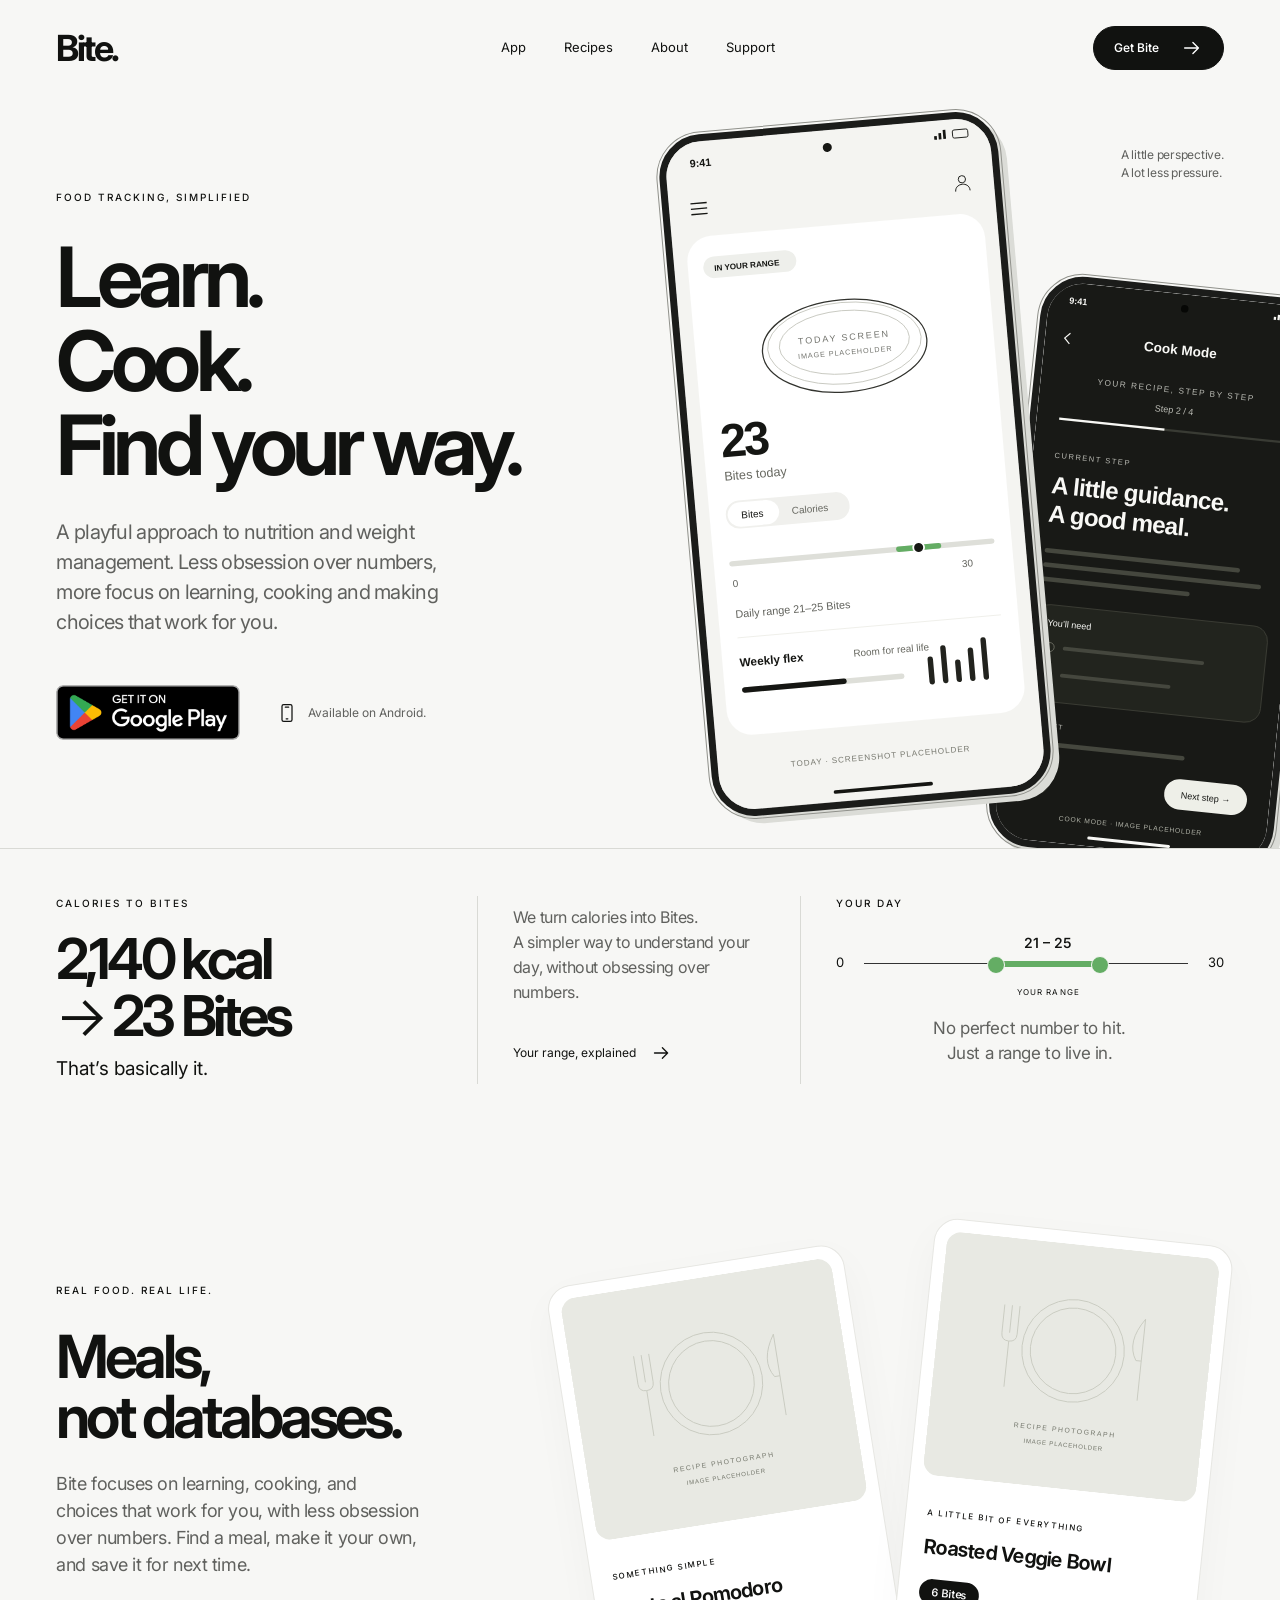
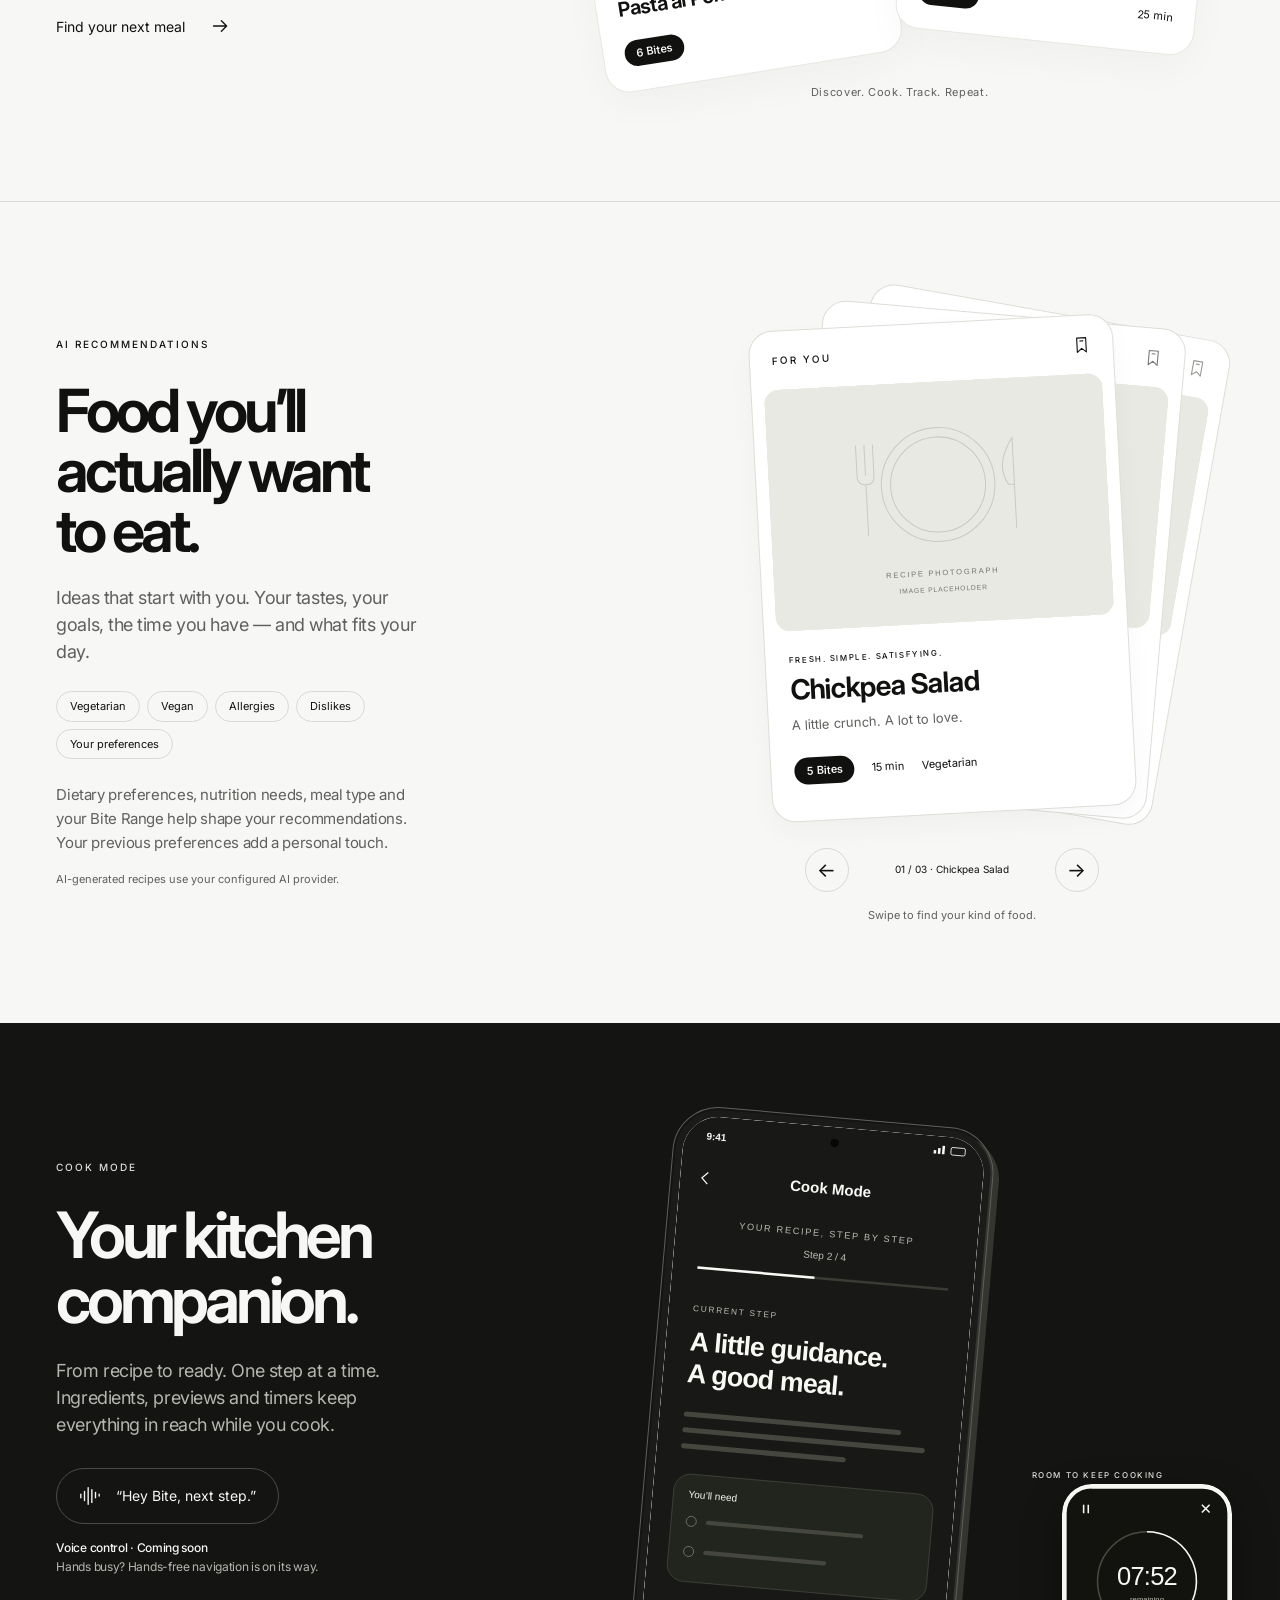
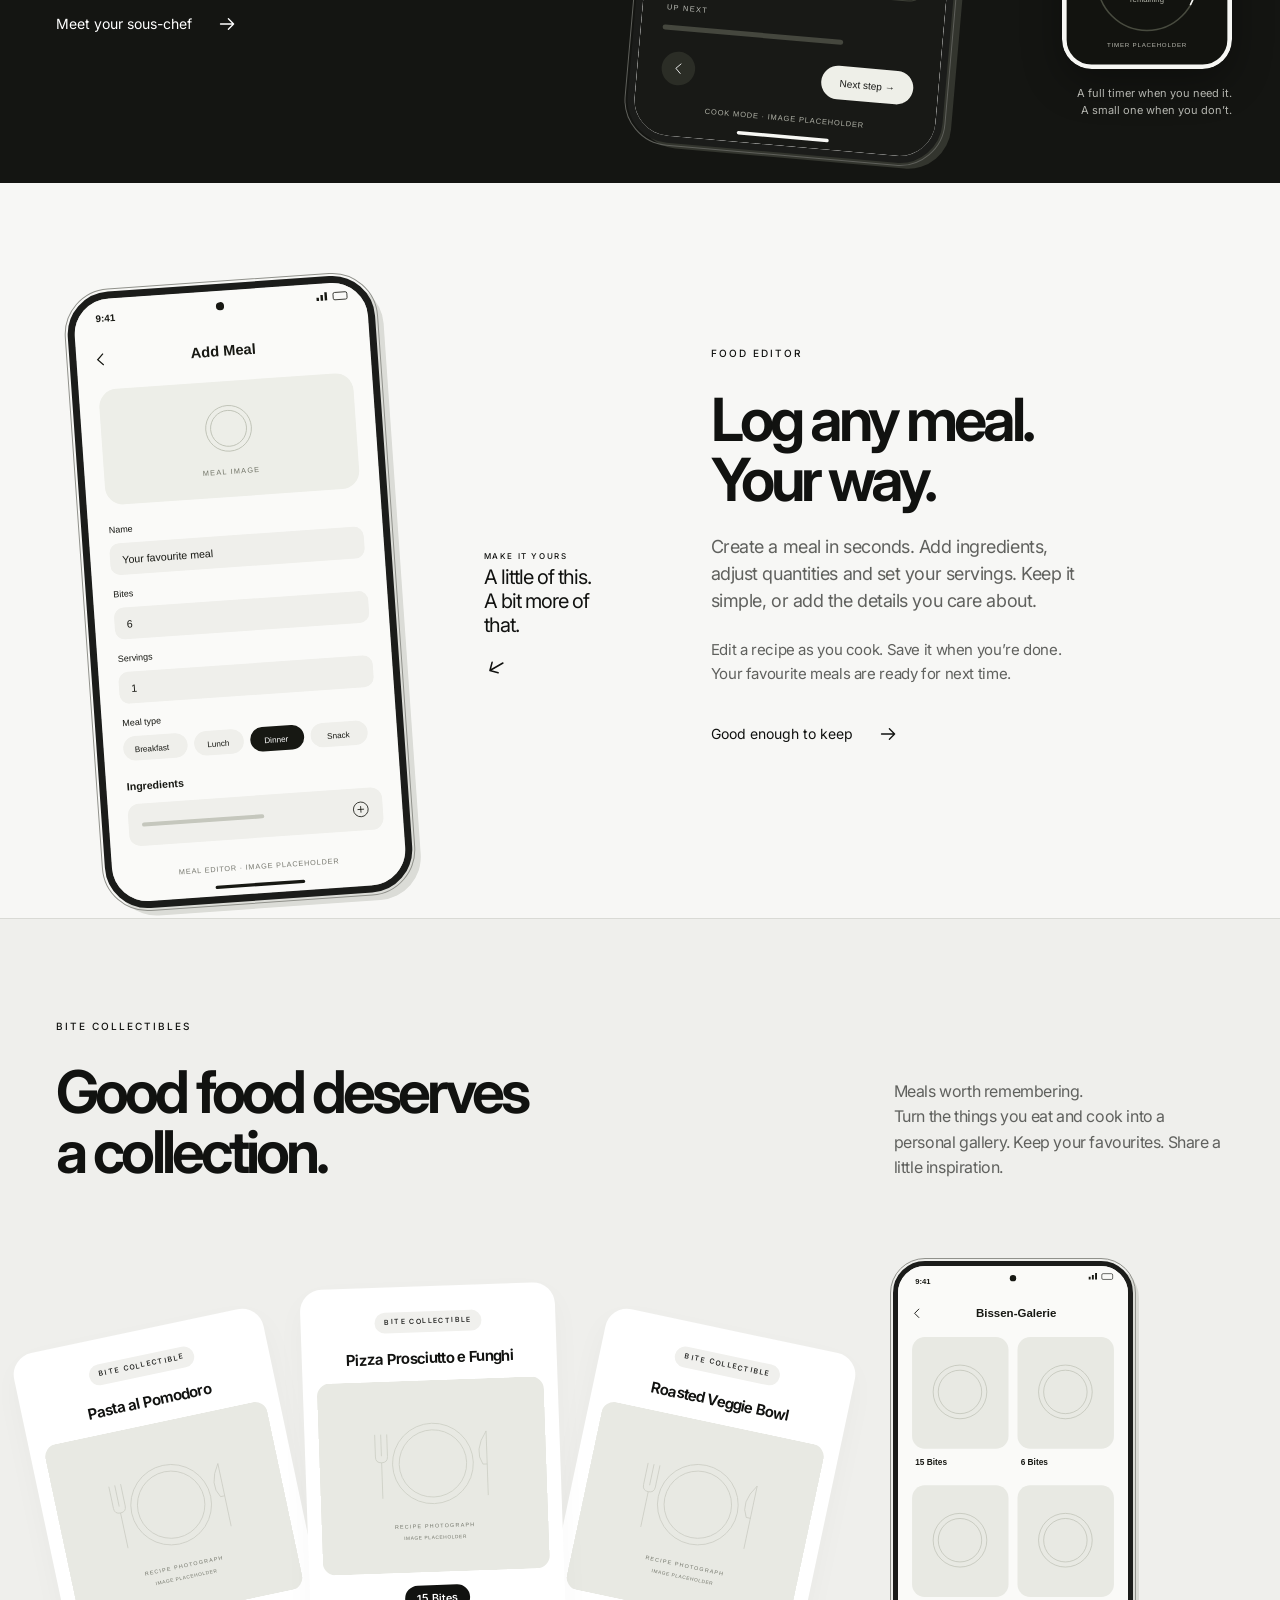
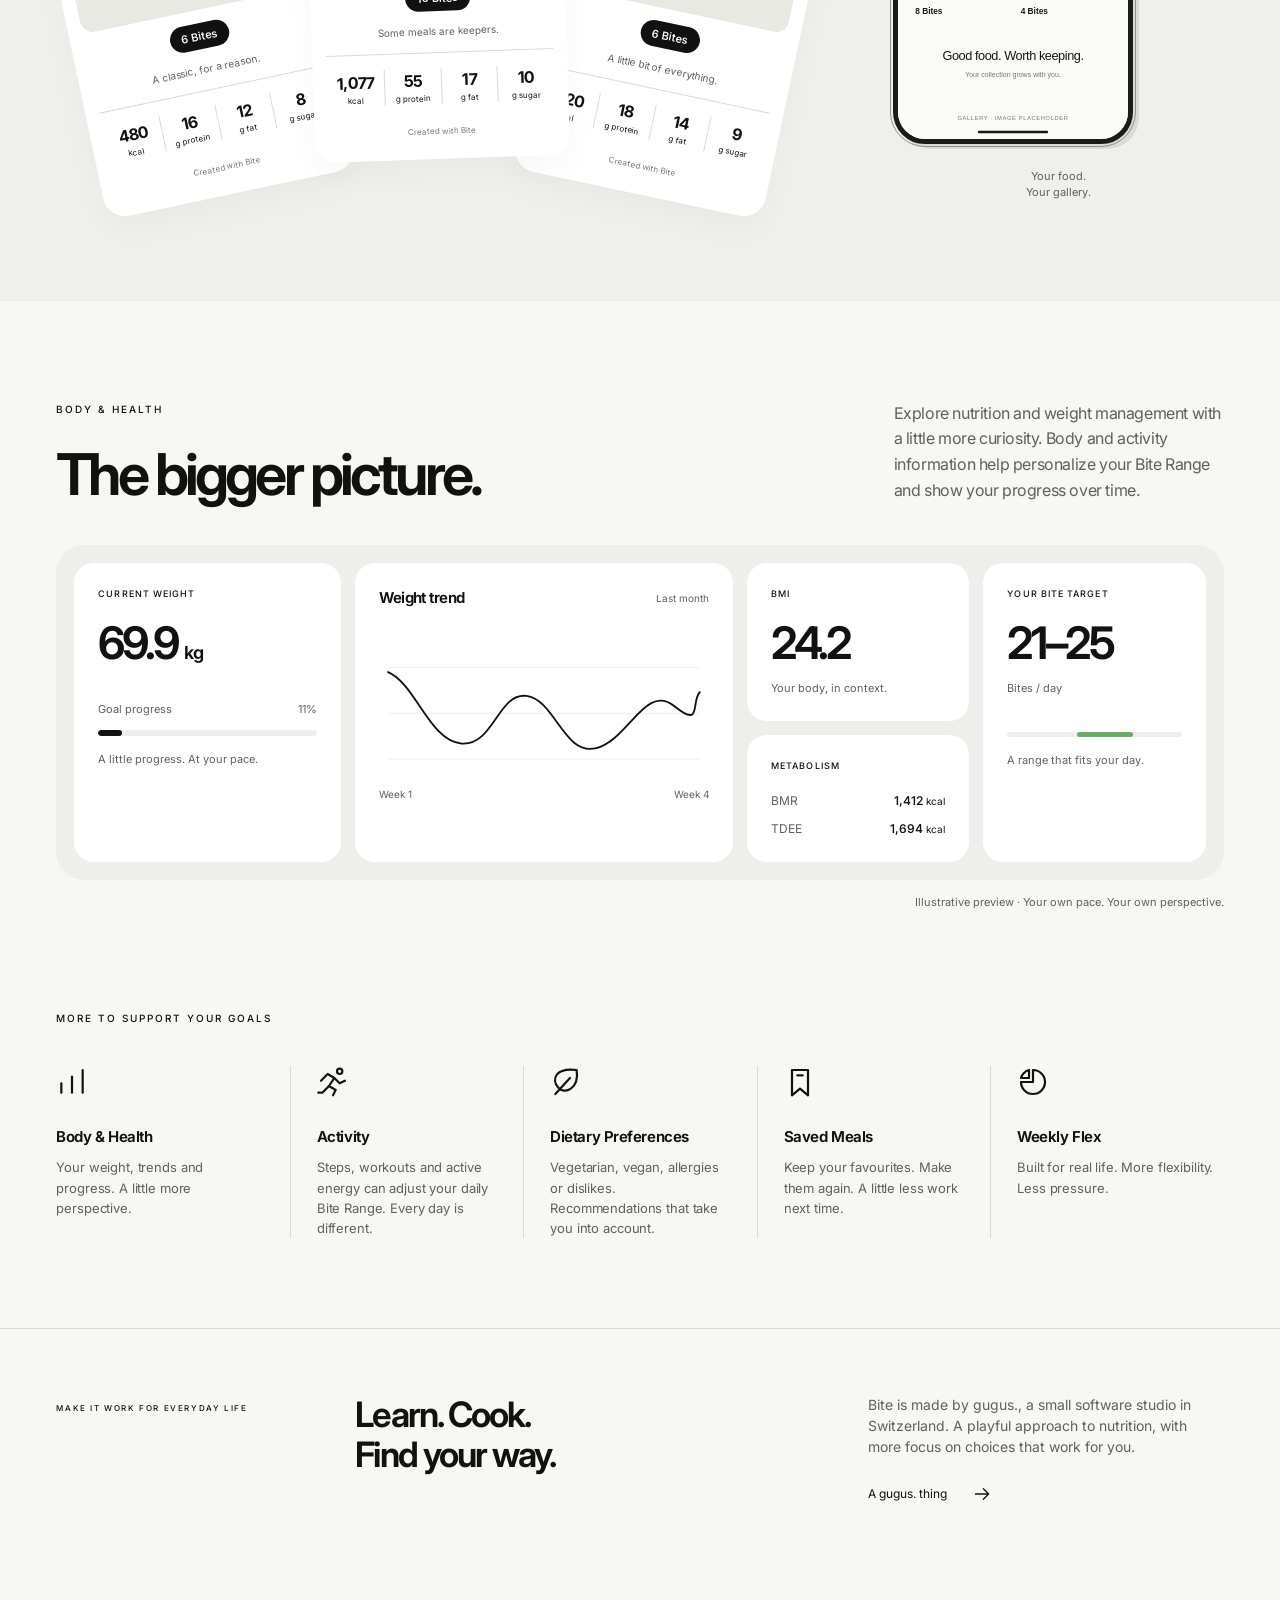
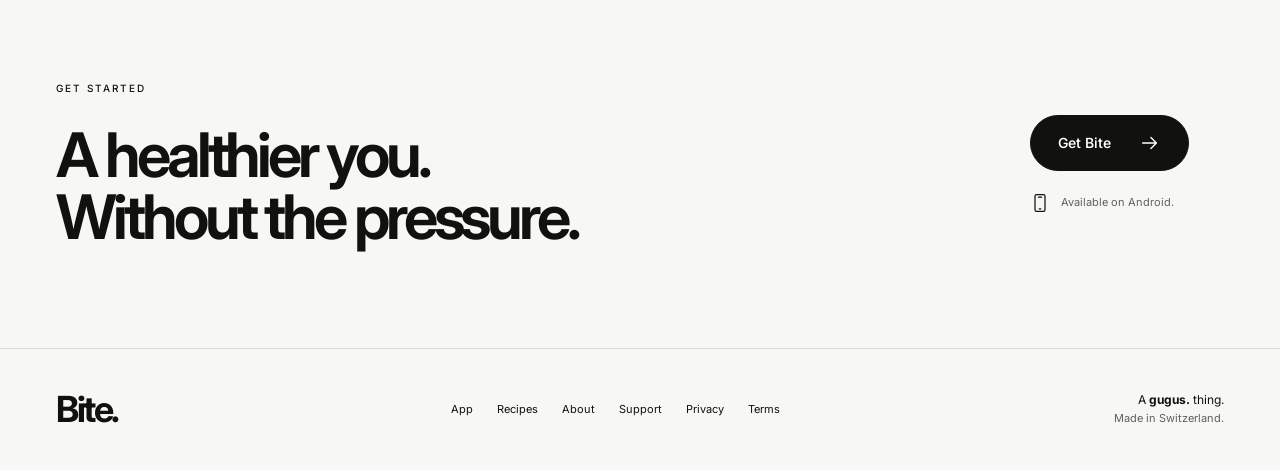
==== commit 4a141671: "updates in text and cta" ====
--- a/index.html
+++ b/index.html
@@ -3,13 +3,13 @@
 <head>
   <meta charset="utf-8">
   <meta name="viewport" content="width=device-width, initial-scale=1">
-  <meta name="description" content="Eat normally. Track simply. Bite brings meals, recipes and a personal daily Bite Range together. Real food. Less pressure. Available on Android.">
+  <meta name="description" content="A playful approach to nutrition and weight management. Less obsession over numbers, more focus on learning, cooking and making choices that work for you.">
   <meta name="theme-color" content="#f7f7f5">
-  <meta property="og:title" content="Bite. Eat normally. Track simply.">
-  <meta property="og:description" content="Real food. A little flexibility. A simpler way to keep track.">
+  <meta property="og:title" content="Bite. Learn. Cook. Find your way.">
+  <meta property="og:description" content="A playful approach to nutrition and weight management. Less obsession over numbers, more focus on learning, cooking and making choices that work for you.">
   <meta property="og:type" content="website">
   <meta property="og:url" content="https://www.getbitten.app/">
-  <title>Bite. — Eat normally. Track simply.</title>
+  <title>Bite. — Learn. Cook. Find your way.</title>
   <link rel="canonical" href="https://www.getbitten.app/">
   <link rel="icon" href="assets/bite_icon.png" type="image/png">
   <link rel="preload" href="assets/Inter.ttf" as="font" type="font/ttf" crossorigin>
@@ -38,9 +38,9 @@
     <section class="hero wrap" id="app" aria-labelledby="hero-title">
       <div class="hero-copy">
         <p class="eyebrow">Food tracking, simplified</p>
-        <h1 id="hero-title">Eat normally.<br>Track simply.</h1>
-        <p class="lead">A lightweight food tracker built around your personal daily Bite Range. Real food. No perfect number. Just a better way to keep track.</p>
-        <div class="hero-actions"><a class="button" href="#get-bite">Get Bite <svg class="icon" aria-hidden="true"><use href="#arrow"/></svg></a><span class="platform"><svg class="icon" aria-hidden="true"><use href="#phone"/></svg>Available on Android.</span></div>
+        <h1 id="hero-title">Learn.<br>Cook.<br>Find your way.</h1>
+        <p class="lead">A playful approach to nutrition and weight management. Less obsession over numbers, more focus on learning, cooking and making choices that work for you.</p>
+        <div class="hero-actions"><a class="google-play-badge" href="https://play.google.com/store/apps/details?id=com.avocadowitharms.bite"><img src="assets/google-play-badge.png" width="646" height="250" alt="Get it on Google Play"></a><span class="platform"><svg class="icon" aria-hidden="true"><use href="#phone"/></svg>Available on Android.</span></div>
       </div>
       <div class="hero-visual">
         <div class="device hero-today"><img src="assets/placeholders/today.svg" width="360" height="740" alt="Placeholder for the Bite Today screen" fetchpriority="high"></div>
@@ -56,7 +56,7 @@
       </div>
     </section>
     <section class="meals wrap section-space" id="recipes" aria-labelledby="meals-title">
-      <div class="section-copy"><p class="eyebrow">Real food. Real life.</p><h2 id="meals-title">Meals,<br>not databases.</h2><p>Find something you actually want to eat. Cook it. Save it. Track it. Bite is built for everyday food, not perfect logging.</p><a class="text-link" href="#recommendations">Find your next meal <svg class="icon" aria-hidden="true"><use href="#arrow"/></svg></a></div>
+      <div class="section-copy"><p class="eyebrow">Real food. Real life.</p><h2 id="meals-title">Meals,<br>not databases.</h2><p>Bite focuses on learning, cooking, and choices that work for you, with less obsession over numbers. Find a meal, make it your own, and save it for next time.</p><a class="text-link" href="#recommendations">Find your next meal <svg class="icon" aria-hidden="true"><use href="#arrow"/></svg></a></div>
       <div class="meal-composition" aria-label="Example meal cards with image placeholders">
         <article class="meal-card meal-back"><img src="assets/placeholders/meal.svg" width="400" height="320" alt="Recipe image placeholder" loading="lazy"><div><span class="eyebrow">Something simple</span><h3>Pasta al Pomodoro</h3><span class="pill">6 Bites</span></div></article>
         <article class="meal-card meal-front"><img src="assets/placeholders/meal.svg" width="400" height="320" alt="Recipe image placeholder" loading="lazy"><div><span class="eyebrow">A little bit of everything</span><h3>Roasted Veggie Bowl</h3><span class="pill">6 Bites</span><span class="meal-time">25 min</span></div></article>
@@ -94,11 +94,17 @@
             <article class="collectible-card collectible-front"><p class="eyebrow">Bite collectible</p><h3>Pizza Prosciutto e Funghi</h3><img src="assets/placeholders/meal.svg" width="400" height="320" alt="Pizza photo placeholder" loading="lazy"><span class="pill">15 Bites</span><p>Some meals are keepers.</p><div class="nutrition"><span><b>1,077</b>kcal</span><span><b>55</b>g protein</span><span><b>17</b>g fat</span><span><b>10</b>g sugar</span></div><small>Created with Bite</small></article>
             <article class="collectible-card collectible-right"><p class="eyebrow">Bite collectible</p><h3>Roasted Veggie Bowl</h3><img src="assets/placeholders/meal.svg" width="400" height="320" alt="Veggie bowl photo placeholder" loading="lazy"><span class="pill">6 Bites</span><p>A little bit of everything.</p><div class="nutrition"><span><b>420</b>kcal</span><span><b>18</b>g protein</span><span><b>14</b>g fat</span><span><b>9</b>g sugar</span></div><small>Created with Bite</small></article>
           </div>
-          <figure class="gallery-visual"><div class="device"><img src="assets/placeholders/gallery.svg" width="360" height="740" alt="Bissen-Galerie collectible gallery screenshot placeholder" loading="lazy"></div><figcaption>Your food. Your gallery.</figcaption></figure>
+          <figure class="gallery-visual"><div class="device"><img src="assets/placeholders/gallery.svg" width="360" height="740" alt="Bissen-Galerie collectible gallery screenshot placeholder" loading="lazy"></div><figcaption>Your food.<br>Your gallery.</figcaption></figure>
         </div>
       </div>
     </section>
-    <section class="health-section wrap section-space" id="bigger-picture" aria-labelledby="health-title"><div class="health-heading"><div><p class="eyebrow">Body &amp; health</p><h2 id="health-title">The bigger picture.</h2></div><p>Your meals are part of the story. Body and activity information help personalize your Bite Range, with room to see your progress over time.</p></div><div class="health-scroll" tabindex="0" role="region" aria-label="Body and health preview; scroll horizontally on mobile"><img class="health-visual" src="assets/placeholders/health.svg" width="1200" height="290" alt="Body and health UI placeholder: current weight, goal progress, weight trend, BMI, metabolism and personal Bite target" loading="lazy"></div><p class="health-caption">Your own pace. Your own perspective.</p></section>
+    <section class="health-section wrap section-space" id="bigger-picture" aria-labelledby="health-title"><div class="health-heading"><div><p class="eyebrow">Body &amp; health</p><h2 id="health-title">The bigger picture.</h2></div><p>Explore nutrition and weight management with a little more curiosity. Body and activity information help personalize your Bite Range and show your progress over time.</p></div><div class="health-cards" aria-label="Illustrative body and health preview">
+      <article class="health-card health-weight"><p class="eyebrow">Current weight</p><p class="health-value">69.9 <span>kg</span></p><div class="health-goal"><span>Goal progress</span><span>11%</span></div><div class="health-progress" role="img" aria-label="Example goal progress: 11 percent"><span></span></div><p class="health-note">A little progress. At your pace.</p></article>
+      <article class="health-card health-trend"><div class="health-card-heading"><h3>Weight trend</h3><span>Last month</span></div><svg viewBox="0 0 360 150" role="img" aria-label="Illustrative weight trend over a month"><path class="chart-grid" d="M10 30H350M10 80H350M10 130H350"/><path class="trend-line" pathLength="1" d="M10 35C40 48 55 110 90 113S130 57 161 61 202 127 237 118 291 47 322 72 340 68 350 57"/></svg><div class="chart-labels"><span>Week 1</span><span>Week 4</span></div></article>
+      <article class="health-card health-bmi"><p class="eyebrow">BMI</p><p class="health-value">24.2</p><p class="health-note">Your body, in context.</p></article>
+      <article class="health-card health-metabolism"><p class="eyebrow">Metabolism</p><dl><div><dt>BMR</dt><dd>1,412 <span>kcal</span></dd></div><div><dt>TDEE</dt><dd>1,694 <span>kcal</span></dd></div></dl></article>
+      <article class="health-card health-target"><p class="eyebrow">Your Bite target</p><p class="health-value">21–25</p><p class="health-note">Bites / day</p><div class="health-range" role="img" aria-label="Example personal Bite Range"><span></span></div><p class="health-note">A range that fits your day.</p></article>
+    </div><p class="health-caption">Illustrative preview · Your own pace. Your own perspective.</p></section>
     <section class="feature-summary wrap" aria-labelledby="summary-title"><p class="eyebrow" id="summary-title">More to support your goals</p><div class="feature-grid">
       <article><svg class="feature-icon" aria-hidden="true"><use href="#chart"/></svg><h3>Body &amp; Health</h3><p>Your weight, trends and progress. A little more perspective.</p></article>
       <article><svg class="feature-icon" aria-hidden="true"><use href="#activity"/></svg><h3>Activity</h3><p>Steps, workouts and active energy can adjust your daily Bite Range. Every day is different.</p></article>
@@ -106,9 +112,10 @@
       <article><svg class="feature-icon" aria-hidden="true"><use href="#bookmark"/></svg><h3>Saved Meals</h3><p>Keep your favourites. Make them again. A little less work next time.</p></article>
       <article><svg class="feature-icon" aria-hidden="true"><use href="#flex"/></svg><h3>Weekly Flex</h3><p>Built for real life. More flexibility. Less pressure.</p></article>
     </div></section>
-    <section class="about-section ruled" id="about"><div class="wrap about-grid"><p class="eyebrow">A little less complicated</p><h2>Food is part of life.<br>Tracking shouldn’t take it over.</h2><div><p>That’s the idea behind Bite. A little structure, room for real life, and tools that help you find your own way.</p><a class="text-link" href="https://gugus.software/">A gugus. thing <svg class="icon" aria-hidden="true"><use href="#arrow"/></svg></a></div></div></section>
+    <section class="about-section ruled" id="about"><div class="wrap about-grid"><p class="eyebrow">Make it work for everyday life</p><h2>Learn. Cook.<br>Find your way.</h2><div><p>Bite is made by gugus., a small software studio in Switzerland. A playful approach to nutrition, with more focus on choices that work for you.</p><a class="text-link" href="https://gugus.software/">A gugus. thing <svg class="icon" aria-hidden="true"><use href="#arrow"/></svg></a></div></div></section>
     <section class="final-cta wrap section-space" id="get-bite" aria-labelledby="cta-title"><div><p class="eyebrow">Get started</p><h2 id="cta-title">A healthier you.<br>Without the pressure.</h2></div><div class="download-actions"><a class="button" href="https://play.google.com/store/apps/details?id=com.avocadowitharms.bite">Get Bite <svg class="icon" aria-hidden="true"><use href="#arrow"/></svg></a><p class="platform"><svg class="icon" aria-hidden="true"><use href="#phone"/></svg><span>Available on Android.</span></p></div></section>
   </main>
   <footer class="site-footer ruled"><div class="wrap footer-grid"><a class="wordmark" href="./" aria-label="Bite home">Bite.</a><nav aria-label="Footer navigation"><a href="#app">App</a><a href="#recipes">Recipes</a><a href="#about">About</a><a href="support.html">Support</a><a href="privacy.html">Privacy</a><a href="terms.html">Terms</a></nav><p>A <a href="https://gugus.software/"><strong>gugus.</strong></a> thing.<br><span>Made in Switzerland.</span></p></div></footer>
 </body>
 </html>
+
--- a/styles.css
+++ b/styles.css
@@ -11,12 +11,40 @@
 .cook-section{background:#141512;color:#f7f7f5;overflow:hidden}.cook-grid{display:grid;grid-template-columns:1fr 1.1fr;min-height:760px;gap:75px;align-items:center;padding-top:80px}.cook-section .section-copy{padding-bottom:80px}.cook-section .eyebrow{color:#dddeda}.cook-section p{color:#b5b6b0}.cook-section h2{font-size:clamp(46px,5vw,76px)}.cook-section .text-link{color:white}.voice-note{display:inline-flex;align-items:center;gap:15px;border:1px solid #4b4c47;border-radius:100px;padding:15px 22px;margin-top:30px;font-size:14px}.voice-note .icon{width:22px}.section-copy>p.voice-copy{font-size:12px;max-width:300px;margin-top:14px}.voice-copy strong{color:#f7f7f5;font-weight:500}.cook-visual{position:relative;align-self:end;height:670px}.cook-visual .device{width:316px;transform:rotate(5deg);position:absolute;top:6px;left:0;box-shadow:9px 5px 0 #33352e;outline-color:#5f605b}.timer-fragment{position:absolute;right:-8px;bottom:65px;z-index:2;width:200px}.timer-fragment .eyebrow{font-size:8px;max-width:130px;margin:0 0 15px auto}.timer-fragment img{width:170px;margin-left:auto;box-shadow:0 14px 40px #0005;border-radius:30px}.timer-fragment p{font-size:11px;margin-top:16px;text-align:right}
 .editor-section{display:grid;grid-template-columns:1.1fr 1fr;gap:90px;align-items:center;padding-bottom:0;overflow:hidden}.editor-visual{height:635px;position:relative}.editor-visual .device{width:308px;position:absolute;left:30px;top:0;transform:rotate(-4deg)}.editor-note{position:absolute;right:-10px;top:240px;max-width:165px;z-index:1;background:var(--paper);padding:18px 5px 18px 18px}.editor-note .eyebrow{font-size:8px;margin-bottom:14px}.editor-note p{font-size:20px;color:var(--ink);letter-spacing:-.05em;line-height:1.2}.editor-note>.icon{transform:rotate(150deg);margin-top:18px}.editor-section .section-copy{padding-bottom:100px}
 .collectibles{background:#efefec;overflow:hidden}.collectibles-heading,.health-heading{display:flex;align-items:end;justify-content:space-between;gap:60px}.collectibles-heading>p,.health-heading>p{max-width:330px;font-size:16px;letter-spacing:-.025em;line-height:1.6}.collectibles-heading h2{font-size:clamp(42px,4.6vw,68px)}.collection-composition{display:grid;grid-template-columns:1.6fr .7fr;gap:80px;margin-top:80px;align-items:center}.collectible-deck{position:relative;height:490px}.collectible-card{position:absolute;width:255px;border-radius:22px;background:#fff;padding:19px 14px;text-align:center;box-shadow:0 12px 30px #00000008}.collectible-card .eyebrow{font-size:7px;background:#f0f0ed;border-radius:20px;display:inline-block;padding:5px 10px;margin-bottom:17px}.collectible-card h3{font-size:15px;margin-bottom:13px;line-height:1.2;white-space:nowrap;letter-spacing:-.045em}.collectible-card img{border-radius:13px;aspect-ratio:1.18;object-fit:cover;margin-bottom:12px}.collectible-card>p:not(.eyebrow){font-size:10px;margin:13px 0}.collectible-card>small{font-size:8px;color:#777}.nutrition{display:grid;grid-template-columns:repeat(4,1fr);border-top:1px solid var(--line);padding-block:15px 12px}.nutrition span{font-size:8px;border-left:1px solid var(--line)}.nutrition span:first-child{border-left:0}.nutrition b{display:block;font-size:16px;letter-spacing:-.05em}.collectible-left{left:0;top:40px;transform:rotate(-12deg)}.collectible-front{left:50%;top:0;transform:translateX(-50%) rotate(-2deg);z-index:2}.collectible-right{right:0;top:40px;transform:rotate(12deg)}.gallery-visual{position:relative}.gallery-visual .device{width:240px;border-width:5px;border-radius:32px;box-shadow:6px 5px 0 #dadbd5}.gallery-visual figcaption{font-size:11px;text-align:center;margin-top:24px;color:var(--muted)}
-.health-heading h2{font-size:clamp(42px,4.5vw,68px)}.health-scroll{overflow-x:auto;margin-top:42px;border-radius:24px}.health-visual{width:100%;background:var(--surface)}.health-caption{font-size:11px;text-align:right;margin-top:14px}.feature-summary{padding-bottom:90px}.feature-summary>.eyebrow{margin-bottom:40px}.feature-grid{display:grid;grid-template-columns:repeat(5,1fr)}.feature-grid article{padding:0 26px;border-left:1px solid var(--line)}.feature-grid article:first-child{padding-left:0;border:0}.feature-grid article:last-child{padding-right:0}.feature-icon{width:32px;height:32px;stroke-width:1.65;margin-bottom:22px}.feature-grid h3{font-size:15px;margin-bottom:9px;letter-spacing:-.03em}.feature-grid p{font-size:13px;line-height:1.55;letter-spacing:-.01em}.about-grid{display:grid;grid-template-columns:.7fr 1.3fr 1fr;gap:50px;padding-block:65px}.about-grid>.eyebrow{font-size:8px;padding-top:8px}.about-grid h2{font-size:35px;letter-spacing:-.055em;line-height:1.15}.about-grid>div>p{font-size:14px}.about-grid .text-link{margin-top:15px;font-size:12px}.final-cta{display:flex;align-items:center;justify-content:space-between;gap:60px}.final-cta h2{font-size:clamp(42px,4.8vw,72px)}.download-actions{flex:none;padding-right:35px}.download-actions .platform{margin-top:20px;font-size:11px}.site-footer{padding-block:40px}.footer-grid{display:flex;align-items:center;justify-content:space-between;gap:30px}.site-footer nav{display:flex;flex-wrap:wrap;gap:24px;font-size:11px}.site-footer p{font-size:12px;text-align:right;color:var(--ink)}.site-footer p span{font-size:11px;color:var(--muted)}
+.health-heading h2{font-size:clamp(42px,4.5vw,68px)}.health-caption{font-size:11px;text-align:right;margin-top:14px}.feature-summary{padding-bottom:90px}.feature-summary>.eyebrow{margin-bottom:40px}.feature-grid{display:grid;grid-template-columns:repeat(5,1fr)}.feature-grid article{padding:0 26px;border-left:1px solid var(--line)}.feature-grid article:first-child{padding-left:0;border:0}.feature-grid article:last-child{padding-right:0}.feature-icon{width:32px;height:32px;stroke-width:1.65;margin-bottom:22px}.feature-grid h3{font-size:15px;margin-bottom:9px;letter-spacing:-.03em}.feature-grid p{font-size:13px;line-height:1.55;letter-spacing:-.01em}.about-grid{display:grid;grid-template-columns:.7fr 1.3fr 1fr;gap:50px;padding-block:65px}.about-grid>.eyebrow{font-size:8px;padding-top:8px}.about-grid h2{font-size:35px;letter-spacing:-.055em;line-height:1.15}.about-grid>div>p{font-size:14px}.about-grid .text-link{margin-top:15px;font-size:12px}.final-cta{display:flex;align-items:center;justify-content:space-between;gap:60px}.final-cta h2{font-size:clamp(42px,4.8vw,72px)}.download-actions{flex:none;padding-right:35px}.download-actions .platform{margin-top:20px;font-size:11px}.site-footer{padding-block:40px}.footer-grid{display:flex;align-items:center;justify-content:space-between;gap:30px}.site-footer nav{display:flex;flex-wrap:wrap;gap:24px;font-size:11px}.site-footer p{font-size:12px;text-align:right;color:var(--ink)}.site-footer p span{font-size:11px;color:var(--muted)}
+.google-play-badge{display:block;width:210px;flex:none;margin-left:-13px}.google-play-badge img{width:100%;height:auto}
+@media(max-width:600px){.hero-actions .google-play-badge{margin-inline:auto}}
 .recommendations{overflow:clip}
 @media(min-width:1441px){.hero-cook{left:62%}.hero-today{left:10%}}
 @media(max-width:1150px){.hero{min-height:680px;grid-template-columns:1.12fr 1fr}.hero-copy{padding-top:80px}.hero h1{font-size:6.5vw}.hero-today{width:310px;left:12%;top:35px}.hero-cook{left:80%;width:260px}.visual-caption{display:none}.hero-actions{gap:18px}.hero-actions .platform{flex-basis:100%}.concept-grid>div{padding-inline:24px}.concept-copy>p{font-size:14px}.range-graphic{gap:12px}.meals{gap:35px;grid-template-columns:.85fr 1.15fr}.meal-card{width:255px}.meal-composition{height:430px}.meal-card h3{font-size:18px}.meal-front{right:0}.recommendation-grid{gap:50px}.recommendation-showcase{padding-inline:20px}.deck{height:475px}.recommendation-card>img{height:222px}.recipe-meta{gap:10px}.cook-grid{gap:35px}.timer-fragment{right:-15px;width:160px}.cook-visual .device{width:280px}.editor-section{gap:50px}.editor-note{right:-5px;font-size:18px;max-width:150px}.editor-visual .device{left:0;width:290px}.collection-composition{gap:50px;grid-template-columns:1.6fr .7fr}.collectible-card{width:220px}.collectible-card h3{font-size:13px}.gallery-visual .device{width:210px}.collectible-deck{height:440px}.feature-grid article{padding-inline:18px}.feature-grid h3{font-size:13px}.about-grid{gap:30px}.about-grid h2{font-size:30px}.site-footer nav{gap:16px}}
 @media(max-width:800px){.site-header{height:85px}.desktop-nav{gap:24px;margin-left:0}.hero{grid-template-columns:1.15fr 1fr;min-height:615px}.hero h1{font-size:7vw}.hero-copy{padding-top:65px}.hero .lead{font-size:17px;max-width:330px}.hero-today{width:280px;left:15%;top:50px}.hero-cook{left:110%}.concept-grid{grid-template-columns:1fr 1fr}.concept-copy{grid-column:1/-1;grid-row:2;border-left:0!important;border-top:1px solid var(--line);margin-top:32px;padding:24px 0 0!important;display:flex;flex-direction:row;justify-content:space-between;align-items:center}.concept-copy>p{max-width:330px}.concept-copy .text-link{margin:0}.range-panel{padding-right:0!important}.conversion h2{font-size:46px}.section-space{padding-block:75px}.meals{gap:25px}.meals h2{font-size:42px}.section-copy>p:not(.eyebrow){font-size:16px}.meal-card{width:225px}.meal-back{top:50px;left:0}.meal-front{right:-20px}.meal-composition{height:400px}.meal-card h3{font-size:16px}.recommendation-grid{gap:25px}.recommendation-grid h2{font-size:44px}.recommendation-showcase{padding:20px 10px 0 0}.deck{height:450px}.recommendation-card>img{height:195px}.recommendation-body{padding:18px}.recommendation-body h3{font-size:23px}.deck-status{min-width:140px;font-size:9px}.deck-controls{gap:8px}.recipe-meta{gap:8px;font-size:9px}.recipe-meta .pill{font-size:10px;padding-inline:9px}.cook-grid{gap:20px;min-height:690px}.cook-visual{height:610px}.cook-visual .device{width:270px;left:0}.timer-fragment{right:-5px;bottom:45px;width:145px}.timer-fragment img{width:140px}.timer-fragment>.eyebrow{display:none}.editor-section{padding-bottom:0;gap:40px}.editor-visual{height:585px}.editor-visual .device{width:270px}.editor-note{display:none}.collectibles-heading,.health-heading{gap:30px}.collectibles-heading>p,.health-heading>p{max-width:240px;font-size:14px}.collectibles-heading h2{font-size:43px}.collection-composition{gap:35px;grid-template-columns:1fr}.collectible-deck{max-width:590px;width:100%;margin:auto}.gallery-visual{display:flex;align-items:center;justify-content:center;gap:50px}.gallery-visual .device{width:200px}.gallery-visual figcaption{max-width:150px;font-size:24px;line-height:1.1;letter-spacing:-.04em;text-align:left;color:var(--ink)}.feature-grid{grid-template-columns:repeat(3,1fr);row-gap:35px}.feature-grid article:nth-child(4){border-left:0;padding-left:0}.feature-grid article:nth-child(3){padding-right:0}.about-grid{grid-template-columns:1.2fr 1fr}.about-grid>.eyebrow{grid-column:1/-1;margin-bottom:0}.final-cta{gap:30px}.final-cta h2{font-size:43px}.download-actions{padding-right:0}.footer-grid{flex-wrap:wrap}.site-footer nav{order:3;width:100%;justify-content:center}}
-@media(max-width:600px){:root{--gutter:24px}.site-header{height:84px}.wordmark{font-size:31px}.desktop-nav,.header-cta{display:none}.mobile-menu{display:block}.mobile-menu summary{width:44px;height:44px;display:flex;align-items:center;justify-content:center;flex-direction:column;gap:6px;cursor:pointer;list-style:none}.mobile-menu summary::-webkit-details-marker{display:none}.mobile-menu summary span{height:1.5px;width:23px;background:var(--ink);transition:transform .2s}.mobile-menu[open] summary span:first-child{transform:translateY(3.75px) rotate(45deg)}.mobile-menu[open] summary span:last-child{transform:translateY(-3.75px) rotate(-45deg)}.mobile-menu nav{position:absolute;top:75px;left:16px;right:16px;z-index:10;background:var(--paper);border:1px solid var(--line);border-radius:20px;padding:16px 24px;box-shadow:0 14px 30px #00000008}.mobile-menu nav a{display:flex;justify-content:space-between;padding-block:13px;font-size:20px;letter-spacing:-.04em}.mobile-menu nav a+a{border-top:1px solid var(--line)}.eyebrow{font-size:9px;margin-bottom:24px}.hero{display:block;min-height:0}.hero-copy{padding-top:36px;padding-bottom:0}.hero h1{font-size:clamp(59px,13.4vw,80px);line-height:.98;letter-spacing:-.072em;white-space:normal;max-width:440px}.hero .eyebrow{margin-bottom:26px}.hero .lead{font-size:17px;max-width:335px;line-height:1.5;margin-top:25px}.hero-actions{margin-top:27px;gap:17px;max-width:380px}.hero-actions .button{width:100%;min-height:54px}.hero-actions .platform{justify-content:center;font-size:11px}.hero-visual{height:520px;margin-top:49px}.hero-today{width:310px;max-width:95%;left:50%;top:4px;transform:translateX(-50%) rotate(-3deg)}.hero-cook{display:none}.concept-grid{display:flex;flex-direction:column;padding-block:39px 35px}.concept-grid>div{padding:0;border:0}.conversion h2{font-size:clamp(48px,11.6vw,66px);letter-spacing:-.065em}.conversion>p:last-child{font-size:18px;margin-top:14px}.concept-grid .range-panel{order:2;margin-top:34px;padding-top:28px;border-top:1px solid var(--line)}.range-panel .eyebrow{margin-bottom:40px}.range-graphic{max-width:350px;margin:46px auto 0;gap:22px}.range-panel>p:last-child{font-size:18px;margin-top:55px;margin-bottom:8px}.concept-grid .concept-copy{order:3;display:block;margin-top:35px;padding-top:27px!important}.concept-copy .mobile-label{display:block;font-size:9px;letter-spacing:.2em;margin-bottom:23px}.concept-copy>p{font-size:17px;max-width:320px}.concept-copy .text-link{margin-top:23px;font-size:13px}.section-space{padding-block:58px}h2{font-size:43px}.section-copy>p:not(.eyebrow){font-size:17px;max-width:345px;margin-top:21px}.section-copy>p.small-copy{font-size:14px}.meals{display:block;padding-bottom:45px}.meals h2{font-size:48px}.meals .section-copy>p{max-width:330px}.text-link{margin-top:20px;font-size:13px}.meal-composition{height:395px;margin-top:38px;margin-inline:-8px}.meal-card{width:235px}.meal-card>img{aspect-ratio:1.25}.meal-card>div{padding:18px 7px 8px}.meal-card h3{font-size:16px}.meal-front{top:17px;right:7px;transform:rotate(7deg)}.meal-back{left:0;top:29px;transform:rotate(-8deg)}.composition-caption{bottom:0;font-size:9px}.recommendation-grid{display:block;overflow:hidden}.recommendation-grid h2{font-size:49px}.preference-tags{margin-top:23px}.recommendation-showcase{padding:0 14px;margin-top:63px}.deck{height:462px;max-width:330px}.recommendation-card>img{height:218px}.recommendation-body{padding:20px}.recommendation-body h3{font-size:26px}.recipe-meta{font-size:11px;gap:16px;margin-top:22px}.deck-controls{margin-top:29px;gap:16px}.deck-status{font-size:10px;min-width:160px}.deck-hint{margin-top:12px}.cook-grid{display:block;padding-top:54px}.cook-section h2{font-size:49px}.cook-section .section-copy{padding-bottom:0}.cook-section .section-copy>p{max-width:330px}.voice-note{margin-top:26px;padding:14px 18px}.section-copy>p.voice-copy{font-size:12px}.cook-visual{height:585px;margin-top:44px}.cook-visual .device{width:286px;max-width:88%;left:10px;top:0;transform:rotate(-3deg)}.timer-fragment{width:143px;right:0;bottom:40px}.timer-fragment p{font-size:10px;background:#141512;padding:8px;border-radius:8px}.editor-section{display:flex;flex-direction:column-reverse;gap:35px;padding-bottom:0}.editor-section .section-copy{padding-bottom:0;align-self:start}.editor-section h2{font-size:47px}.editor-visual{width:100%;height:510px}.editor-visual .device{left:50%;width:285px;transform:translateX(-50%) rotate(3deg);max-width:95%}.collectibles-heading,.health-heading{display:block}.collectibles-heading h2{font-size:44px}.collectibles-heading>p,.health-heading>p{margin-top:22px;max-width:340px;font-size:16px}.collection-composition{margin-top:45px;display:block}.collectible-deck{height:430px;margin-inline:-10px;width:calc(100% + 20px)}.collectible-card{width:224px}.collectible-left{left:-48px;top:34px;transform:rotate(-13deg) scale(.86)}.collectible-right{right:-48px;top:34px;transform:rotate(13deg) scale(.86)}.collectible-front{transform:translateX(-50%);top:0}.collectible-card h3{font-size:13px}.gallery-visual{margin-top:0;gap:25px;align-items:center}.gallery-visual .device{width:185px;box-shadow:4px 4px 0 #d8d9d3}.gallery-visual figcaption{font-size:23px;max-width:95px;margin:0}.health-section{padding-bottom:45px}.health-heading h2{font-size:47px;max-width:300px}.health-scroll{margin-top:30px;margin-right:calc(-1 * var(--gutter));border-radius:20px 0 0 20px}.health-visual{width:900px;max-width:none;height:218px;object-fit:contain;object-position:left}.health-caption{text-align:left;font-size:10px}.feature-summary{padding-top:20px;padding-bottom:50px}.feature-summary>.eyebrow{margin-bottom:32px}.feature-grid{display:flex;flex-direction:column;gap:27px}.feature-grid article,.feature-grid article:first-child,.feature-grid article:last-child,.feature-grid article:nth-child(4){padding:0 0 0 64px;border:0;position:relative;min-height:62px;max-width:345px}.feature-icon{position:absolute;left:0;top:2px;margin:0;width:32px;height:32px}.feature-grid h3{font-size:15px;margin-bottom:5px}.feature-grid p{font-size:13px;line-height:1.55}.about-grid{display:block;padding-block:40px}.about-grid>.eyebrow{margin-bottom:23px}.about-grid h2{font-size:32px;line-height:1.1}.about-grid>div>p{font-size:15px;margin-top:20px;max-width:330px}.about-grid .text-link{margin-top:18px}.final-cta{display:block;padding-block:52px}.final-cta h2{font-size:clamp(40px,9.8vw,54px)}.download-actions{margin-top:30px}.download-actions .button{font-size:13px;min-height:54px;gap:26px;padding-inline:24px}.download-actions .platform{font-size:11px;margin-top:20px}.site-footer{padding-block:28px}.footer-grid{gap:24px;align-items:start}.site-footer .wordmark{font-size:32px}.site-footer p{font-size:11px}.site-footer p span{font-size:10px}.site-footer nav{justify-content:space-between;gap:8px;font-size:10px}}
+@media(max-width:600px){:root{--gutter:24px}.site-header{height:84px}.wordmark{font-size:31px}.desktop-nav,.header-cta{display:none}.mobile-menu{display:block}.mobile-menu summary{width:44px;height:44px;display:flex;align-items:center;justify-content:center;flex-direction:column;gap:6px;cursor:pointer;list-style:none}.mobile-menu summary::-webkit-details-marker{display:none}.mobile-menu summary span{height:1.5px;width:23px;background:var(--ink);transition:transform .2s}.mobile-menu[open] summary span:first-child{transform:translateY(3.75px) rotate(45deg)}.mobile-menu[open] summary span:last-child{transform:translateY(-3.75px) rotate(-45deg)}.mobile-menu nav{position:absolute;top:75px;left:16px;right:16px;z-index:10;background:var(--paper);border:1px solid var(--line);border-radius:20px;padding:16px 24px;box-shadow:0 14px 30px #00000008}.mobile-menu nav a{display:flex;justify-content:space-between;padding-block:13px;font-size:20px;letter-spacing:-.04em}.mobile-menu nav a+a{border-top:1px solid var(--line)}.eyebrow{font-size:9px;margin-bottom:24px}.hero{display:block;min-height:0}.hero-copy{padding-top:36px;padding-bottom:0}.hero h1{font-size:clamp(59px,13.4vw,80px);line-height:.98;letter-spacing:-.072em;white-space:normal;max-width:440px}.hero .eyebrow{margin-bottom:26px}.hero .lead{font-size:17px;max-width:335px;line-height:1.5;margin-top:25px}.hero-actions{margin-top:27px;gap:17px;max-width:380px}.hero-actions .button{width:100%;min-height:54px}.hero-actions .platform{justify-content:center;font-size:11px}.hero-visual{height:520px;margin-top:49px}.hero-today{width:310px;max-width:95%;left:50%;top:4px;transform:translateX(-50%) rotate(-3deg)}.hero-cook{display:none}.concept-grid{display:flex;flex-direction:column;padding-block:39px 35px}.concept-grid>div{padding:0;border:0}.conversion h2{font-size:clamp(48px,11.6vw,66px);letter-spacing:-.065em}.conversion>p:last-child{font-size:18px;margin-top:14px}.concept-grid .range-panel{order:2;margin-top:34px;padding-top:28px;border-top:1px solid var(--line)}.range-panel .eyebrow{margin-bottom:40px}.range-graphic{max-width:350px;margin:46px auto 0;gap:22px}.range-panel>p:last-child{font-size:18px;margin-top:55px;margin-bottom:8px}.concept-grid .concept-copy{order:3;display:block;margin-top:35px;padding-top:27px!important}.concept-copy .mobile-label{display:block;font-size:9px;letter-spacing:.2em;margin-bottom:23px}.concept-copy>p{font-size:17px;max-width:320px}.concept-copy .text-link{margin-top:23px;font-size:13px}.section-space{padding-block:58px}h2{font-size:43px}.section-copy>p:not(.eyebrow){font-size:17px;max-width:345px;margin-top:21px}.section-copy>p.small-copy{font-size:14px}.meals{display:block;padding-bottom:45px}.meals h2{font-size:48px}.meals .section-copy>p{max-width:330px}.text-link{margin-top:20px;font-size:13px}.meal-composition{height:395px;margin-top:38px;margin-inline:-8px}.meal-card{width:235px}.meal-card>img{aspect-ratio:1.25}.meal-card>div{padding:18px 7px 8px}.meal-card h3{font-size:16px}.meal-front{top:17px;right:7px;transform:rotate(7deg)}.meal-back{left:0;top:29px;transform:rotate(-8deg)}.composition-caption{bottom:0;font-size:9px}.recommendation-grid{display:block;overflow:hidden}.recommendation-grid h2{font-size:49px}.preference-tags{margin-top:23px}.recommendation-showcase{padding:0 14px;margin-top:63px}.deck{height:462px;max-width:330px}.recommendation-card>img{height:218px}.recommendation-body{padding:20px}.recommendation-body h3{font-size:26px}.recipe-meta{font-size:11px;gap:16px;margin-top:22px}.deck-controls{margin-top:29px;gap:16px}.deck-status{font-size:10px;min-width:160px}.deck-hint{margin-top:12px}.cook-grid{display:block;padding-top:54px}.cook-section h2{font-size:49px}.cook-section .section-copy{padding-bottom:0}.cook-section .section-copy>p{max-width:330px}.voice-note{margin-top:26px;padding:14px 18px}.section-copy>p.voice-copy{font-size:12px}.cook-visual{height:585px;margin-top:44px}.cook-visual .device{width:286px;max-width:88%;left:10px;top:0;transform:rotate(-3deg)}.timer-fragment{width:143px;right:0;bottom:40px}.timer-fragment p{font-size:10px;background:#141512;padding:8px;border-radius:8px}.editor-section{display:flex;flex-direction:column-reverse;gap:35px;padding-bottom:0}.editor-section .section-copy{padding-bottom:0;align-self:start}.editor-section h2{font-size:47px}.editor-visual{width:100%;height:510px}.editor-visual .device{left:50%;width:285px;transform:translateX(-50%) rotate(3deg);max-width:95%}.collectibles-heading,.health-heading{display:block}.collectibles-heading h2{font-size:44px}.collectibles-heading>p,.health-heading>p{margin-top:22px;max-width:340px;font-size:16px}.collection-composition{margin-top:45px;display:block}.collectible-deck{height:430px;margin-inline:-10px;width:calc(100% + 20px)}.collectible-card{width:224px}.collectible-left{left:-48px;top:34px;transform:rotate(-13deg) scale(.86)}.collectible-right{right:-48px;top:34px;transform:rotate(13deg) scale(.86)}.collectible-front{transform:translateX(-50%);top:0}.collectible-card h3{font-size:13px}.gallery-visual{margin-top:0;gap:25px;align-items:center}.gallery-visual .device{width:185px;box-shadow:4px 4px 0 #d8d9d3}.gallery-visual figcaption{font-size:23px;max-width:95px;margin:0}.health-section{padding-bottom:45px}.health-heading h2{font-size:47px;max-width:300px}.health-caption{text-align:left;font-size:10px}.feature-summary{padding-top:20px;padding-bottom:50px}.feature-summary>.eyebrow{margin-bottom:32px}.feature-grid{display:flex;flex-direction:column;gap:27px}.feature-grid article,.feature-grid article:first-child,.feature-grid article:last-child,.feature-grid article:nth-child(4){padding:0 0 0 64px;border:0;position:relative;min-height:62px;max-width:345px}.feature-icon{position:absolute;left:0;top:2px;margin:0;width:32px;height:32px}.feature-grid h3{font-size:15px;margin-bottom:5px}.feature-grid p{font-size:13px;line-height:1.55}.about-grid{display:block;padding-block:40px}.about-grid>.eyebrow{margin-bottom:23px}.about-grid h2{font-size:32px;line-height:1.1}.about-grid>div>p{font-size:15px;margin-top:20px;max-width:330px}.about-grid .text-link{margin-top:18px}.final-cta{display:block;padding-block:52px}.final-cta h2{font-size:clamp(40px,9.8vw,54px)}.download-actions{margin-top:30px}.download-actions .button{font-size:13px;min-height:54px;gap:26px;padding-inline:24px}.download-actions .platform{font-size:11px;margin-top:20px}.site-footer{padding-block:28px}.footer-grid{gap:24px;align-items:start}.site-footer .wordmark{font-size:32px}.site-footer p{font-size:11px}.site-footer p span{font-size:10px}.site-footer nav{justify-content:space-between;gap:8px;font-size:10px}}
 @media(max-width:600px){.hero h1{font-size:clamp(64px,18vw,80px);letter-spacing:-.065em;max-width:380px}.section-copy>p.fine-print{font-size:11px;line-height:1.6}}
 @media(max-width:360px){:root{--gutter:20px}.hero h1{font-size:64px}.recipe-meta{gap:9px}.recommendation-body h3{font-size:24px}.deck-controls{gap:8px}.deck-status{min-width:150px;font-size:9px}.gallery-visual{gap:20px}.gallery-visual .device{width:165px}.collectibles-heading h2{font-size:40px}}
+@media(max-width:800px){.collectible-deck{height:auto;padding-bottom:48px}.collectible-front{position:relative;left:auto;margin-inline:auto;transform:rotate(-2deg)}}
+@media(max-width:600px){.collection-composition{display:grid;gap:35px}.collectible-front{transform:none}.gallery-visual figcaption{flex:1;max-width:150px;font-size:clamp(18px,5vw,23px)}}
+/* Individual previews stay readable at every width; JS only enhances their entrance. */
+.health-cards{display:grid;grid-template-columns:1.2fr 1.7fr 1fr 1fr;gap:14px;margin-top:42px;padding:18px;border-radius:28px;background:var(--surface)}
+.health-card{min-width:0;padding:24px;border-radius:20px;background:#fff;transition:opacity .65s ease,transform .65s cubic-bezier(.22,1,.36,1)}
+.health-card .eyebrow{font-size:9px;letter-spacing:.12em;margin-bottom:20px}
+.health-value{font-size:clamp(30px,3.5vw,48px);line-height:1;letter-spacing:-.065em;font-weight:650;color:var(--ink)}
+.health-value>span{font-size:18px;letter-spacing:-.03em}
+.health-weight,.health-trend{grid-row:span 2}
+.health-target{grid-column:4;grid-row:1 / span 2}
+.health-card .health-note{font-size:11px;line-height:1.5;margin-top:15px}
+.health-goal{display:flex;justify-content:space-between;gap:10px;font-size:11px;color:var(--muted);margin-top:36px}
+.health-progress{height:6px;background:var(--surface);border-radius:5px;overflow:hidden;margin-top:12px}
+.health-progress>span{display:block;width:11%;height:100%;background:var(--ink);border-radius:5px}
+.health-card-heading{display:flex;align-items:center;justify-content:space-between;gap:15px}
+.health-card-heading h3{font-size:15px}.health-card-heading>span,.chart-labels{font-size:10px;color:var(--muted)}
+.health-trend svg{display:block;width:100%;height:auto;margin-top:30px;overflow:visible;fill:none;stroke-width:2}
+.chart-grid{stroke:var(--surface);stroke-width:1}.trend-line{stroke:var(--ink);stroke-linecap:round;stroke-dasharray:1;stroke-dashoffset:0;transition:stroke-dashoffset 1.1s ease .15s}
+.chart-labels{display:flex;justify-content:space-between;margin-top:10px}
+.health-metabolism dl{margin:0;font-size:12px}.health-metabolism dl>div{display:flex;justify-content:space-between;gap:10px;margin-top:10px}.health-metabolism dt{color:var(--muted)}.health-metabolism dd{margin:0;font-weight:550;white-space:nowrap}.health-metabolism dd span{font-size:10px;font-weight:400}
+.health-range{height:5px;background:var(--surface);border-radius:5px;margin-top:35px}.health-range>span{display:block;width:32%;height:100%;margin-left:40%;border-radius:5px;background:var(--green)}
+.health-card.reveal-ready:not(.is-visible){opacity:0;transform:translateY(28px)}
+.health-card.reveal-ready:not(.is-visible) .trend-line{stroke-dashoffset:1}
+@media(max-width:1100px){.health-cards{grid-template-columns:repeat(6,minmax(0,1fr))}.health-weight{grid-column:span 2;grid-row:auto}.health-trend{grid-column:span 4;grid-row:auto}.health-bmi,.health-metabolism,.health-target{grid-column:span 2;grid-row:auto}}
+@media(max-width:600px){.health-cards{grid-template-columns:repeat(2,minmax(0,1fr));gap:12px;margin-top:30px;padding:12px;border-radius:24px}.health-card{padding:20px;border-radius:16px}.health-weight,.health-trend,.health-target{grid-column:1 / -1}.health-bmi,.health-metabolism{grid-column:span 1}.health-card .eyebrow{font-size:8px;margin-bottom:18px}.health-value{font-size:46px}.health-goal{margin-top:25px}.health-trend svg{margin-top:25px}.health-bmi,.health-metabolism{padding:18px 14px}.health-bmi .health-value{font-size:34px}.health-metabolism dl{font-size:10px}.health-metabolism dl>div{gap:5px}.health-metabolism dd span{font-size:8px}.health-card .health-note{font-size:10px}}
+@media(prefers-reduced-motion:reduce){.health-card.reveal-ready:not(.is-visible){opacity:1;transform:none}.health-card.reveal-ready:not(.is-visible) .trend-line{stroke-dashoffset:0}}
 @media(prefers-reduced-motion:reduce){html{scroll-behavior:auto}*,*:before,*:after{transition:none!important;animation:none!important}}
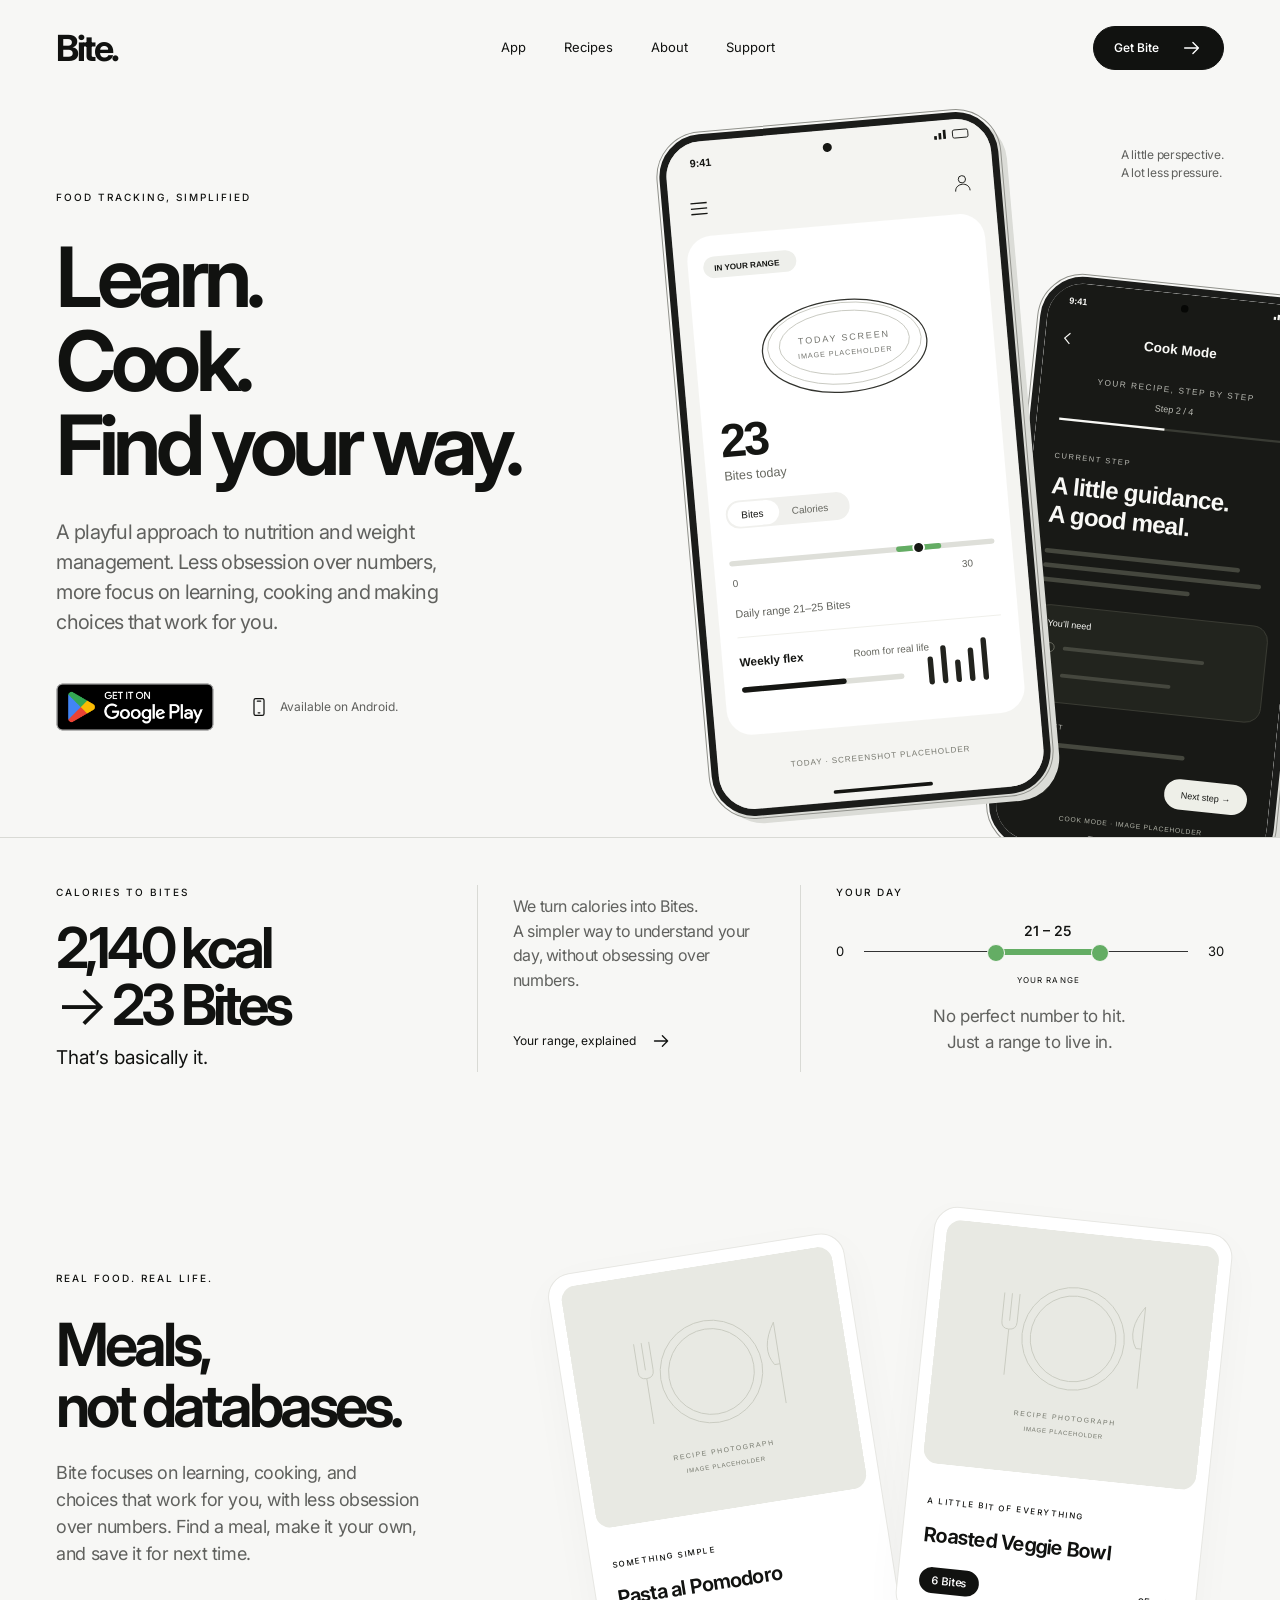
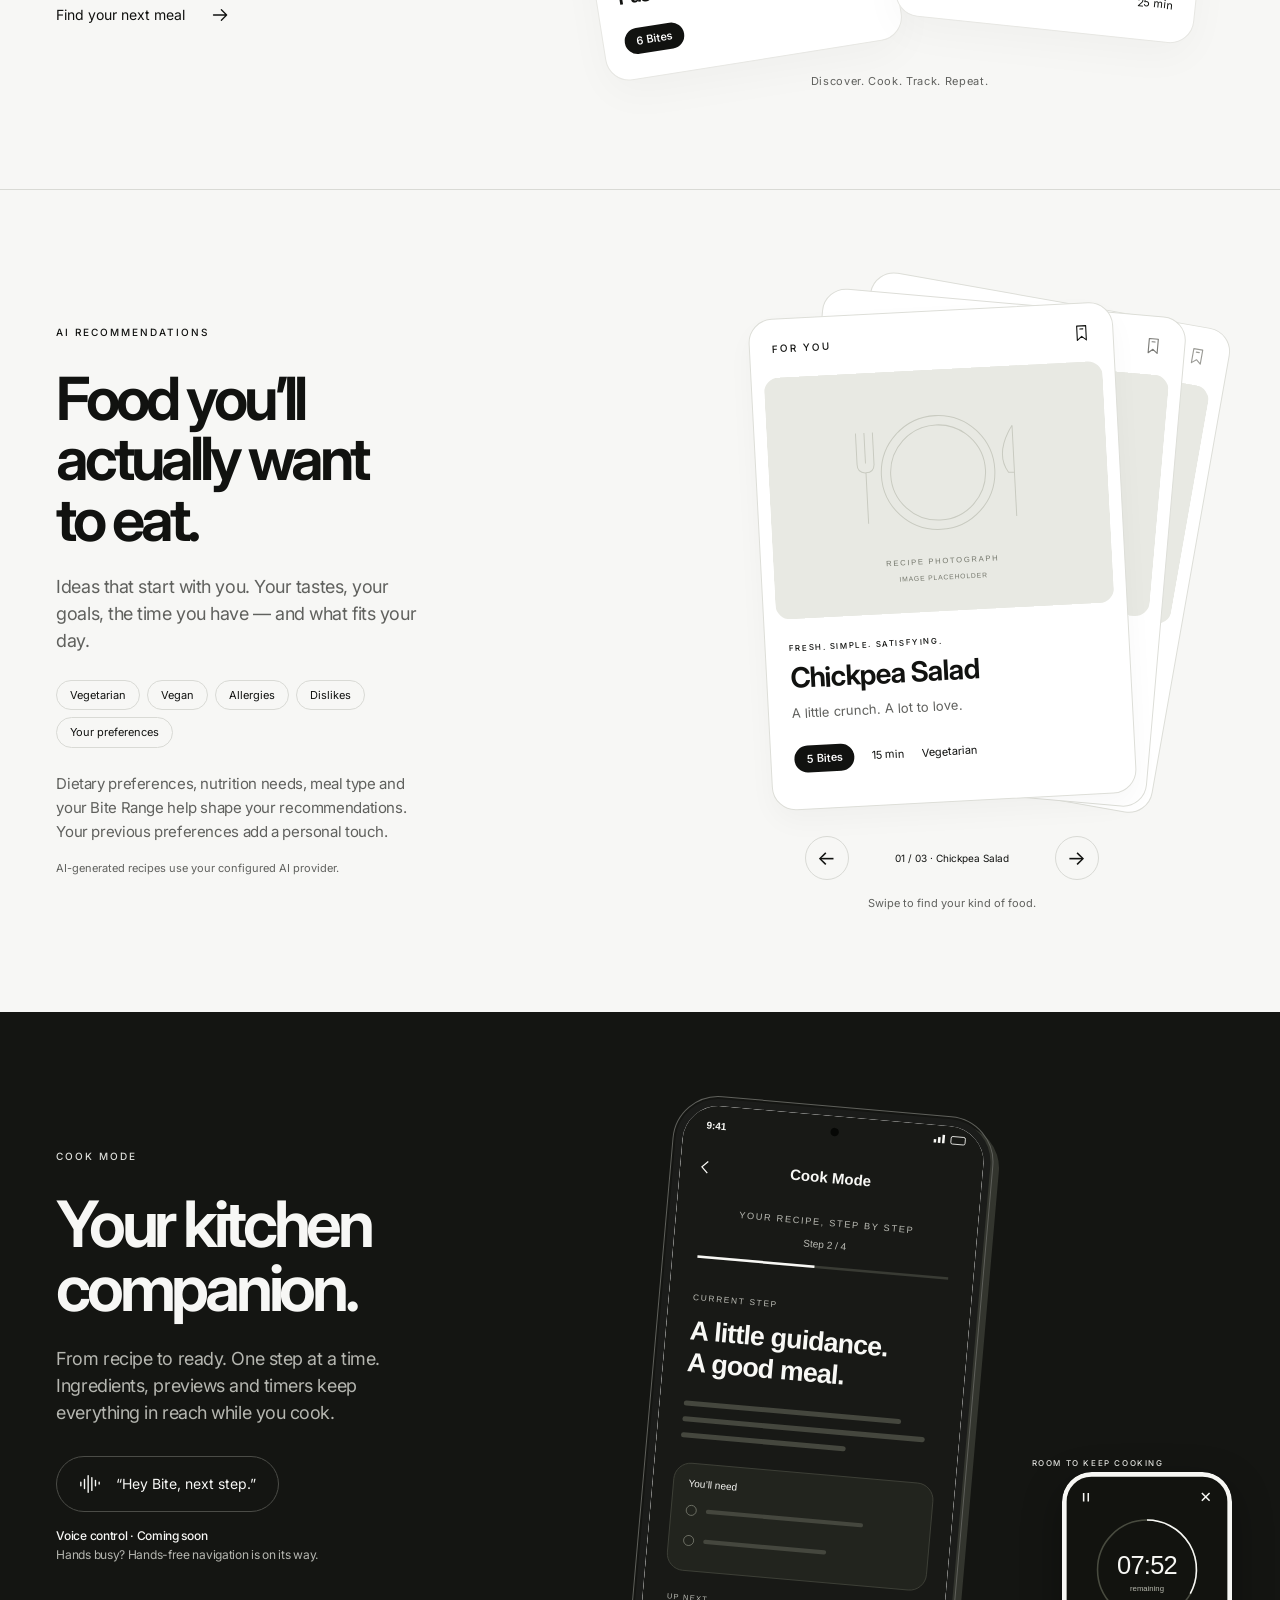
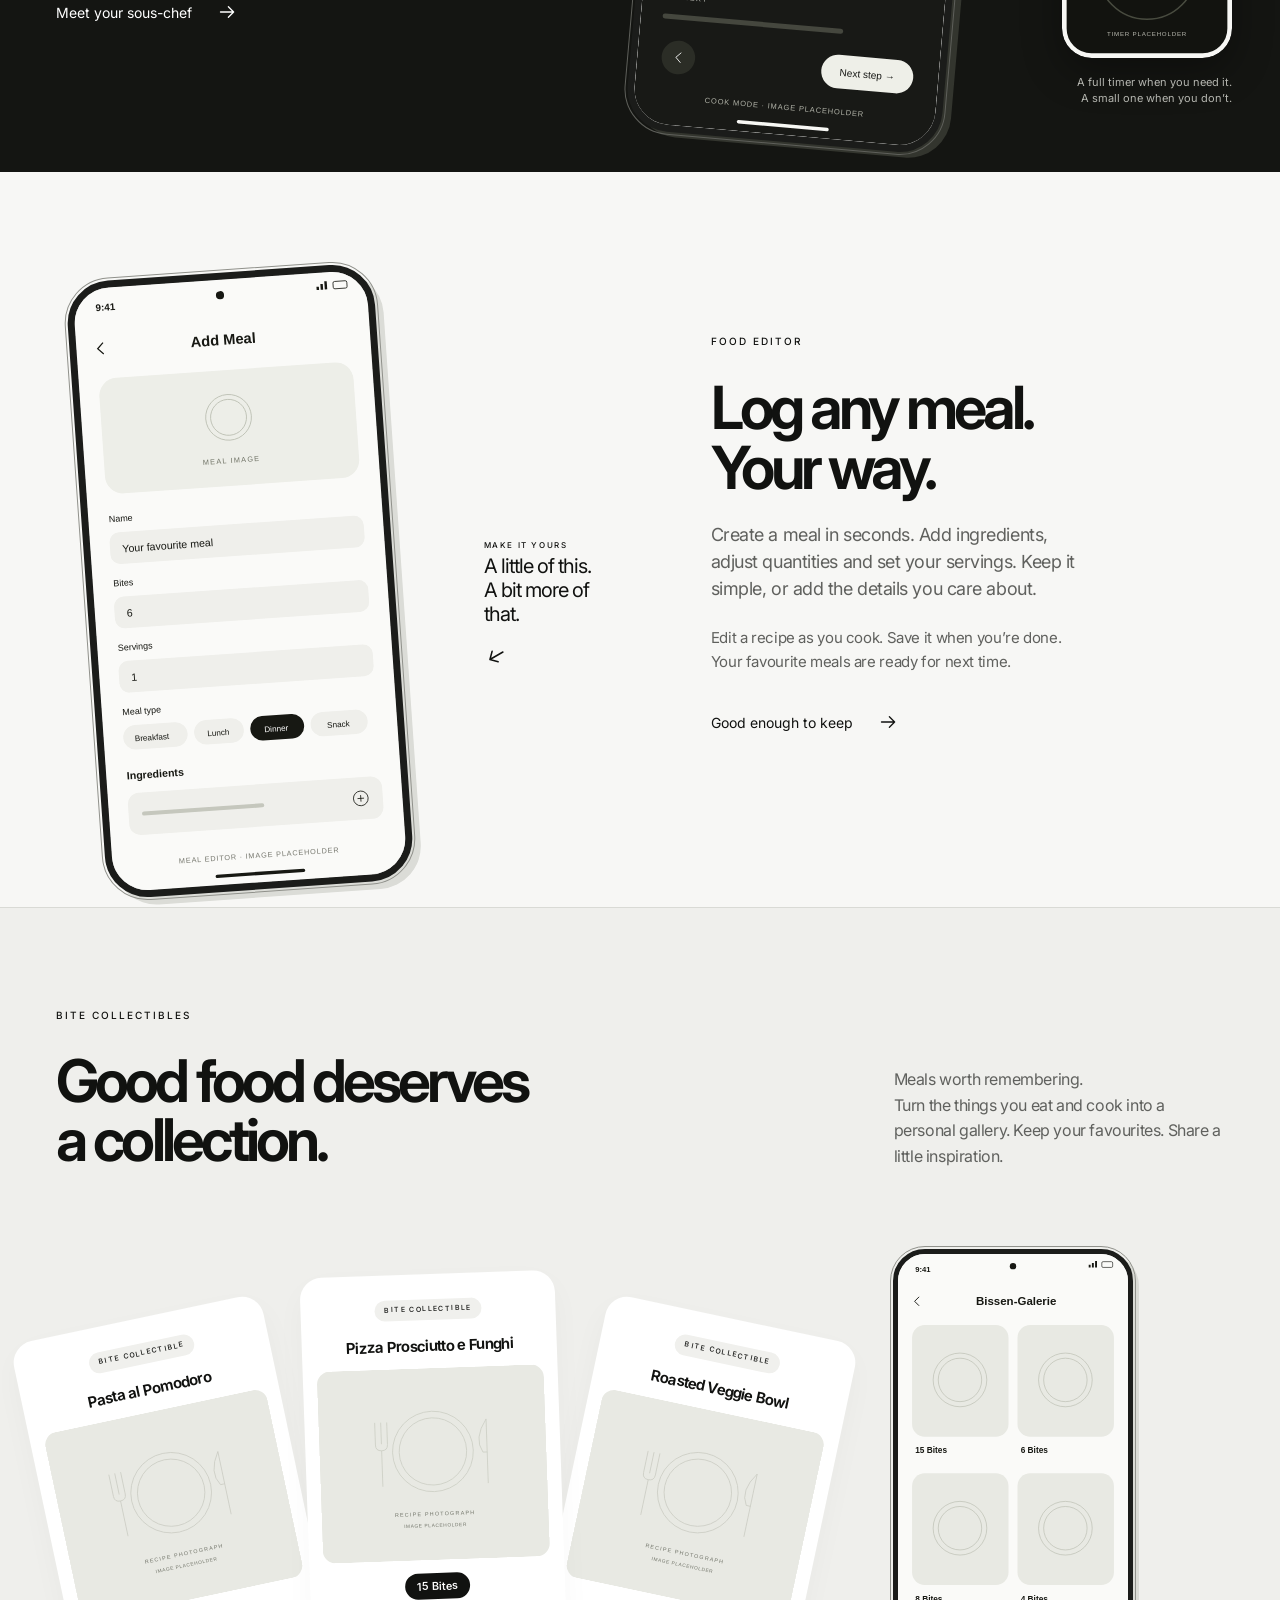
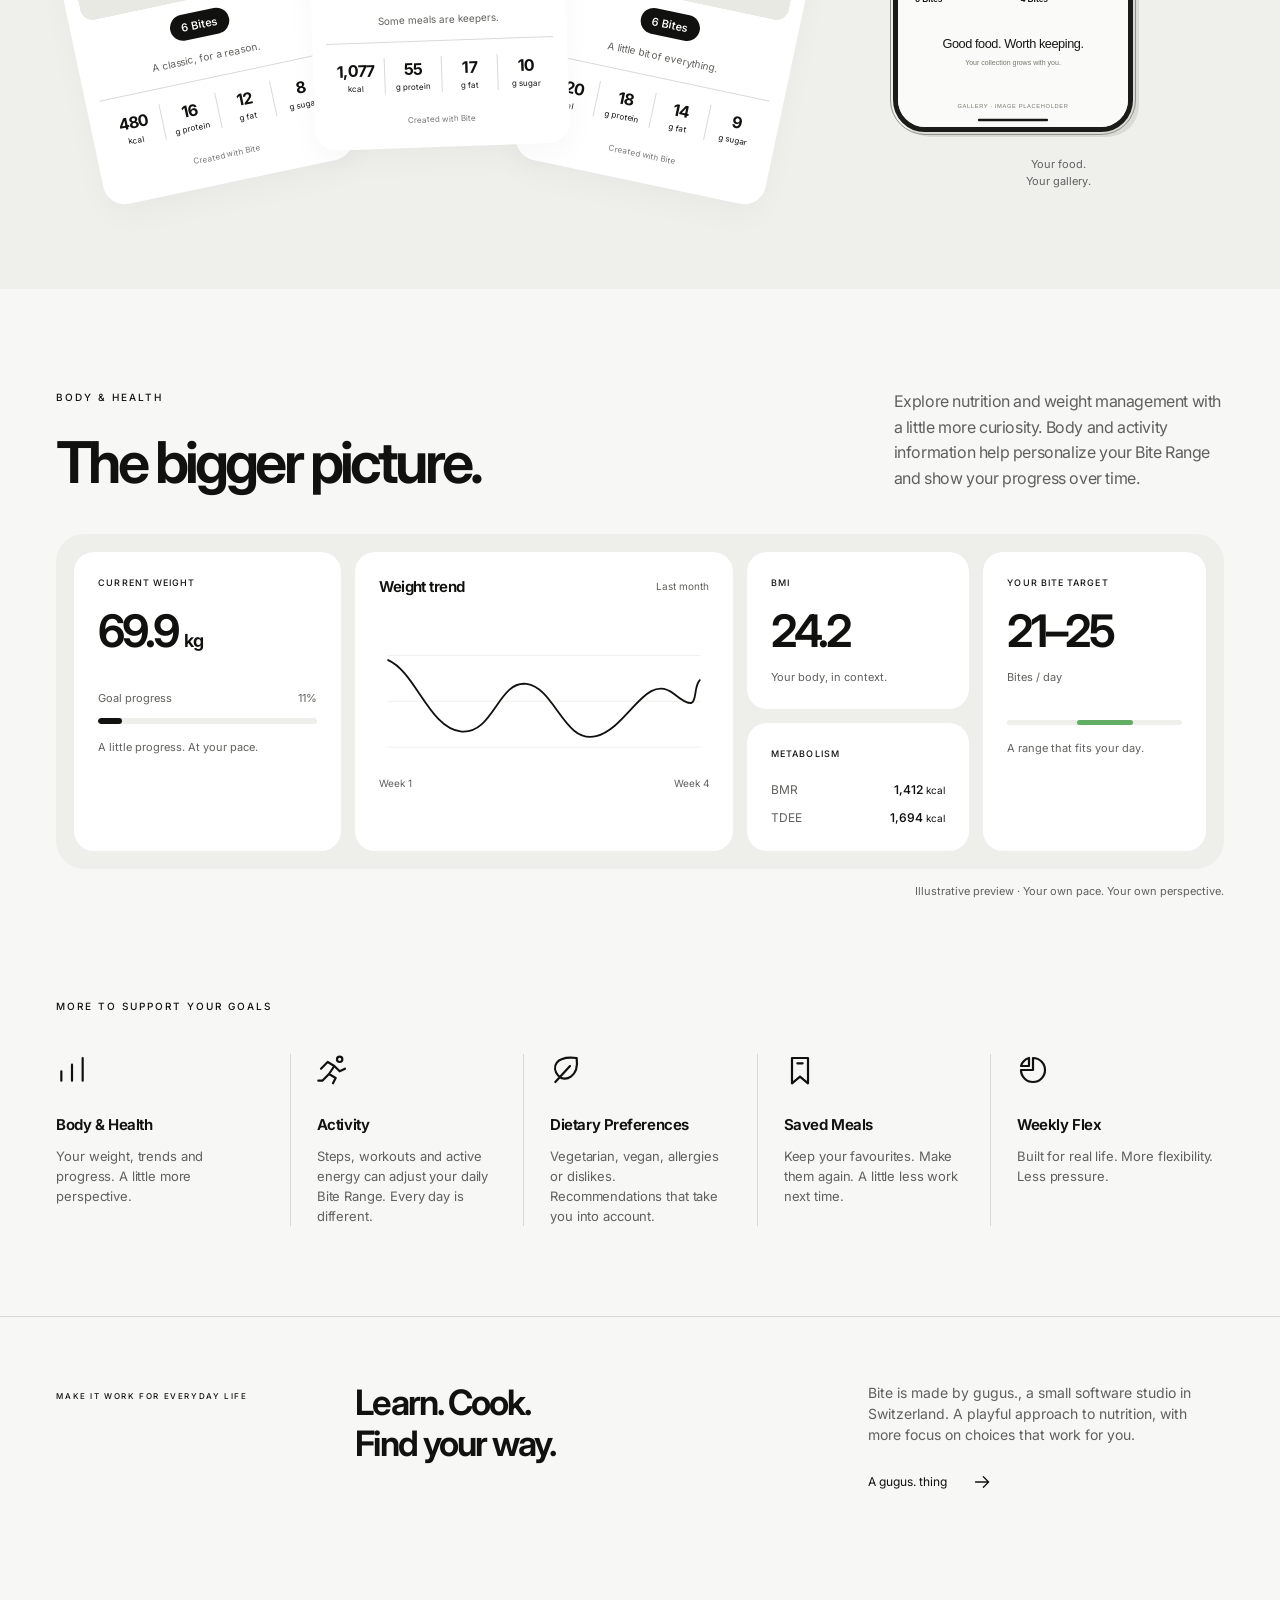
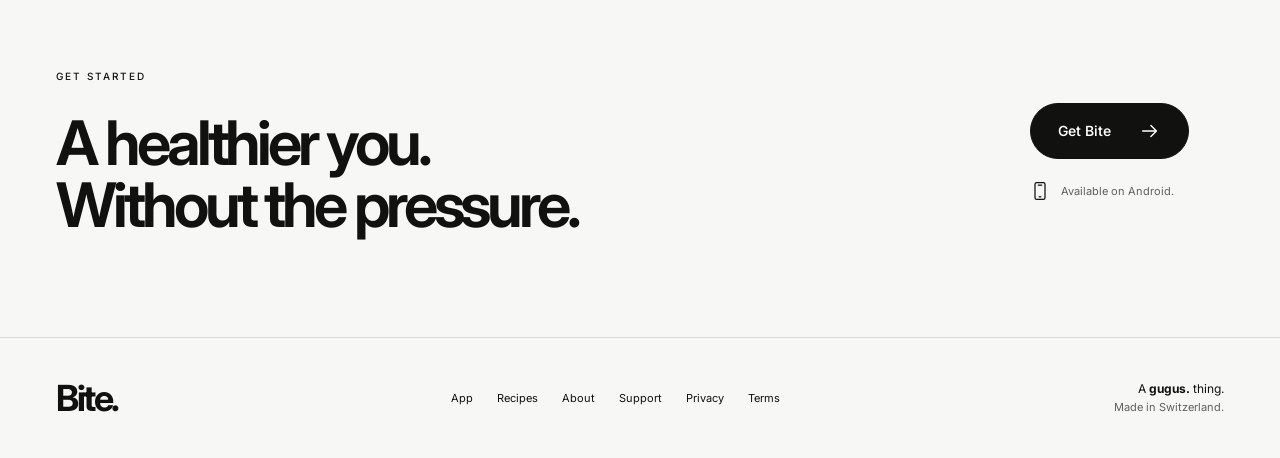
==== commit 5c35b62e: "fixed button" ====
--- a/index.html
+++ b/index.html
@@ -40,7 +40,7 @@
         <p class="eyebrow">Food tracking, simplified</p>
         <h1 id="hero-title">Learn.<br>Cook.<br>Find your way.</h1>
         <p class="lead">A playful approach to nutrition and weight management. Less obsession over numbers, more focus on learning, cooking and making choices that work for you.</p>
-        <div class="hero-actions"><a class="google-play-badge" href="https://play.google.com/store/apps/details?id=com.avocadowitharms.bite"><img src="assets/google-play-badge.png" width="646" height="250" alt="Get it on Google Play"></a><span class="platform"><svg class="icon" aria-hidden="true"><use href="#phone"/></svg>Available on Android.</span></div>
+        <div class="hero-actions"><a class="google-play-badge" href="https://play.google.com/store/apps/details?id=com.avocadowitharms.bite"><img src="assets/google-play-badge.png" width="180" height="70" alt="Get it on Google Play"></a><span class="platform"><svg class="icon" aria-hidden="true"><use href="#phone"/></svg>Available on Android.</span></div>
       </div>
       <div class="hero-visual">
         <div class="device hero-today"><img src="assets/placeholders/today.svg" width="360" height="740" alt="Placeholder for the Bite Today screen" fetchpriority="high"></div>
--- a/styles.css
+++ b/styles.css
@@ -12,7 +12,7 @@
 .editor-section{display:grid;grid-template-columns:1.1fr 1fr;gap:90px;align-items:center;padding-bottom:0;overflow:hidden}.editor-visual{height:635px;position:relative}.editor-visual .device{width:308px;position:absolute;left:30px;top:0;transform:rotate(-4deg)}.editor-note{position:absolute;right:-10px;top:240px;max-width:165px;z-index:1;background:var(--paper);padding:18px 5px 18px 18px}.editor-note .eyebrow{font-size:8px;margin-bottom:14px}.editor-note p{font-size:20px;color:var(--ink);letter-spacing:-.05em;line-height:1.2}.editor-note>.icon{transform:rotate(150deg);margin-top:18px}.editor-section .section-copy{padding-bottom:100px}
 .collectibles{background:#efefec;overflow:hidden}.collectibles-heading,.health-heading{display:flex;align-items:end;justify-content:space-between;gap:60px}.collectibles-heading>p,.health-heading>p{max-width:330px;font-size:16px;letter-spacing:-.025em;line-height:1.6}.collectibles-heading h2{font-size:clamp(42px,4.6vw,68px)}.collection-composition{display:grid;grid-template-columns:1.6fr .7fr;gap:80px;margin-top:80px;align-items:center}.collectible-deck{position:relative;height:490px}.collectible-card{position:absolute;width:255px;border-radius:22px;background:#fff;padding:19px 14px;text-align:center;box-shadow:0 12px 30px #00000008}.collectible-card .eyebrow{font-size:7px;background:#f0f0ed;border-radius:20px;display:inline-block;padding:5px 10px;margin-bottom:17px}.collectible-card h3{font-size:15px;margin-bottom:13px;line-height:1.2;white-space:nowrap;letter-spacing:-.045em}.collectible-card img{border-radius:13px;aspect-ratio:1.18;object-fit:cover;margin-bottom:12px}.collectible-card>p:not(.eyebrow){font-size:10px;margin:13px 0}.collectible-card>small{font-size:8px;color:#777}.nutrition{display:grid;grid-template-columns:repeat(4,1fr);border-top:1px solid var(--line);padding-block:15px 12px}.nutrition span{font-size:8px;border-left:1px solid var(--line)}.nutrition span:first-child{border-left:0}.nutrition b{display:block;font-size:16px;letter-spacing:-.05em}.collectible-left{left:0;top:40px;transform:rotate(-12deg)}.collectible-front{left:50%;top:0;transform:translateX(-50%) rotate(-2deg);z-index:2}.collectible-right{right:0;top:40px;transform:rotate(12deg)}.gallery-visual{position:relative}.gallery-visual .device{width:240px;border-width:5px;border-radius:32px;box-shadow:6px 5px 0 #dadbd5}.gallery-visual figcaption{font-size:11px;text-align:center;margin-top:24px;color:var(--muted)}
 .health-heading h2{font-size:clamp(42px,4.5vw,68px)}.health-caption{font-size:11px;text-align:right;margin-top:14px}.feature-summary{padding-bottom:90px}.feature-summary>.eyebrow{margin-bottom:40px}.feature-grid{display:grid;grid-template-columns:repeat(5,1fr)}.feature-grid article{padding:0 26px;border-left:1px solid var(--line)}.feature-grid article:first-child{padding-left:0;border:0}.feature-grid article:last-child{padding-right:0}.feature-icon{width:32px;height:32px;stroke-width:1.65;margin-bottom:22px}.feature-grid h3{font-size:15px;margin-bottom:9px;letter-spacing:-.03em}.feature-grid p{font-size:13px;line-height:1.55;letter-spacing:-.01em}.about-grid{display:grid;grid-template-columns:.7fr 1.3fr 1fr;gap:50px;padding-block:65px}.about-grid>.eyebrow{font-size:8px;padding-top:8px}.about-grid h2{font-size:35px;letter-spacing:-.055em;line-height:1.15}.about-grid>div>p{font-size:14px}.about-grid .text-link{margin-top:15px;font-size:12px}.final-cta{display:flex;align-items:center;justify-content:space-between;gap:60px}.final-cta h2{font-size:clamp(42px,4.8vw,72px)}.download-actions{flex:none;padding-right:35px}.download-actions .platform{margin-top:20px;font-size:11px}.site-footer{padding-block:40px}.footer-grid{display:flex;align-items:center;justify-content:space-between;gap:30px}.site-footer nav{display:flex;flex-wrap:wrap;gap:24px;font-size:11px}.site-footer p{font-size:12px;text-align:right;color:var(--ink)}.site-footer p span{font-size:11px;color:var(--muted)}
-.google-play-badge{display:block;width:210px;flex:none;margin-left:-13px}.google-play-badge img{width:100%;height:auto}
+.google-play-badge{display:block;width:180px;max-width:100%;flex:none;margin-left:-11px}.google-play-badge img{width:100%;height:auto}
 @media(max-width:600px){.hero-actions .google-play-badge{margin-inline:auto}}
 .recommendations{overflow:clip}
 @media(min-width:1441px){.hero-cook{left:62%}.hero-today{left:10%}}
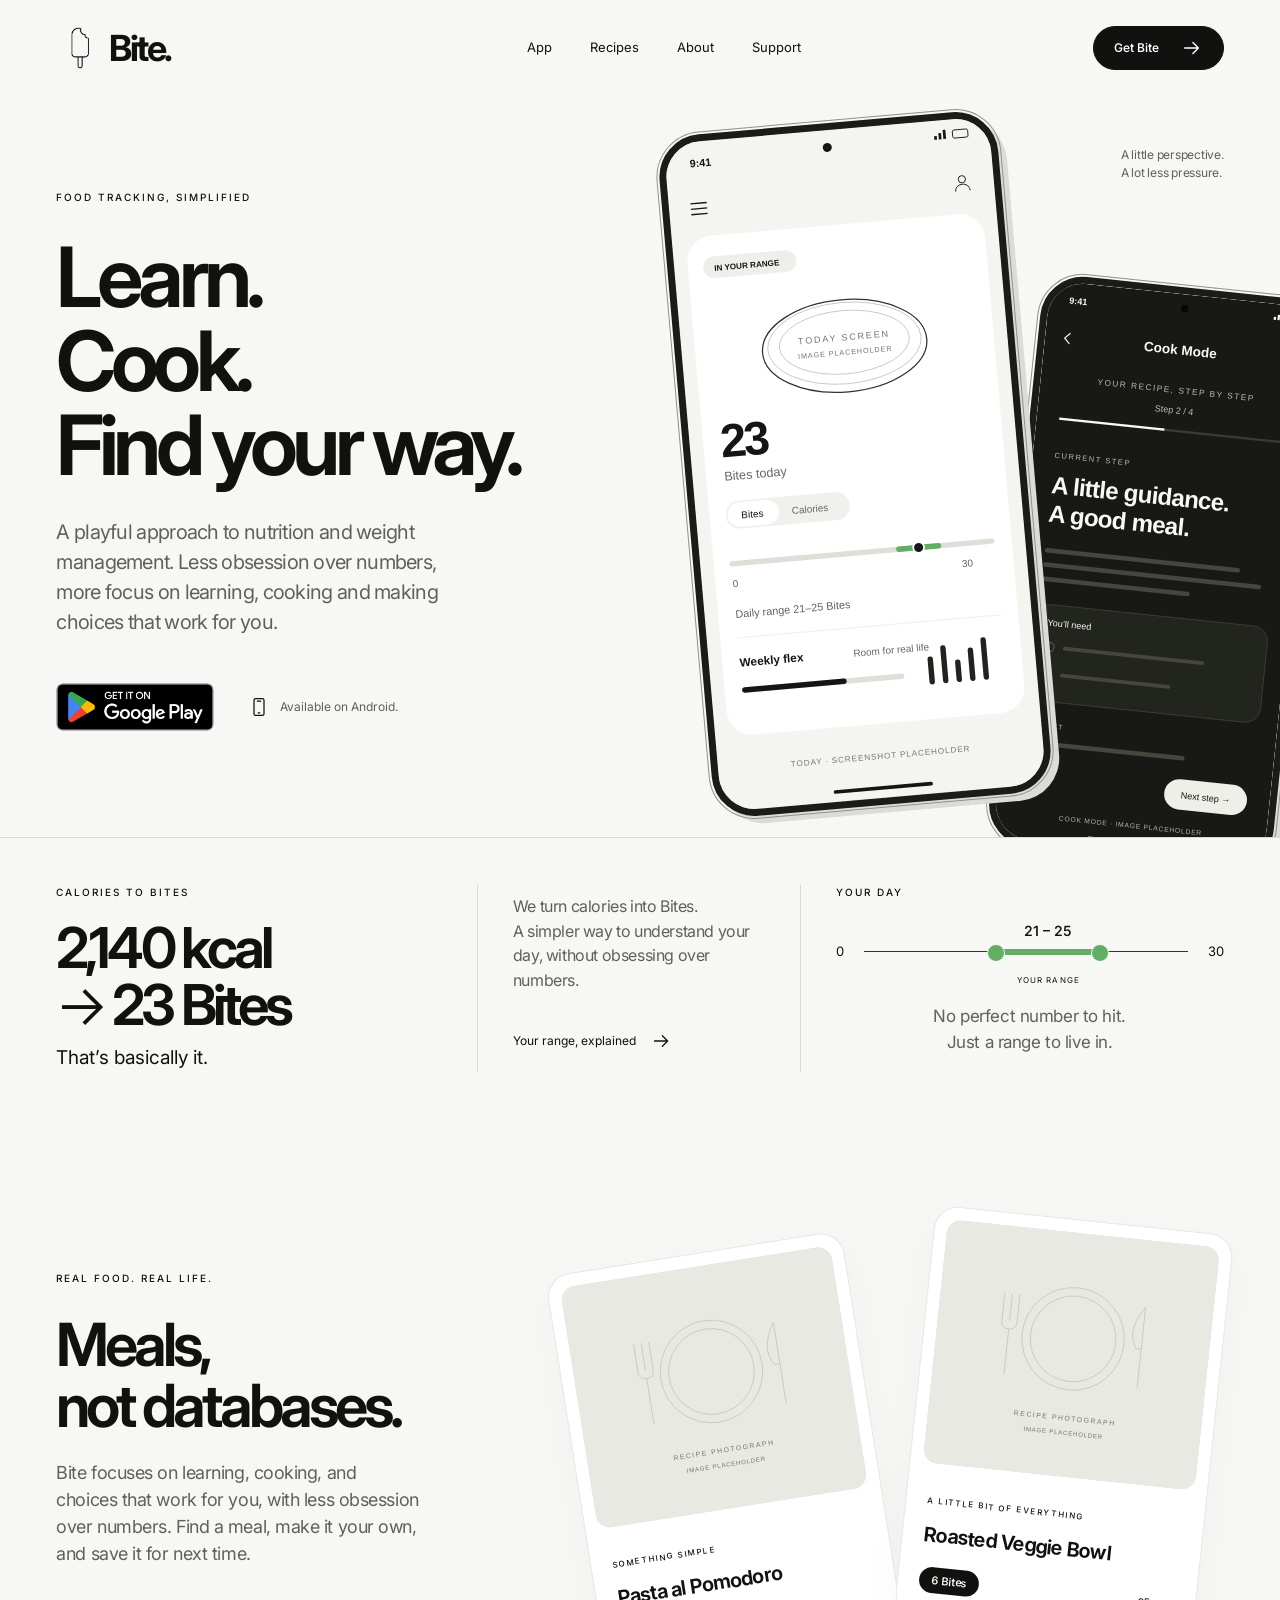
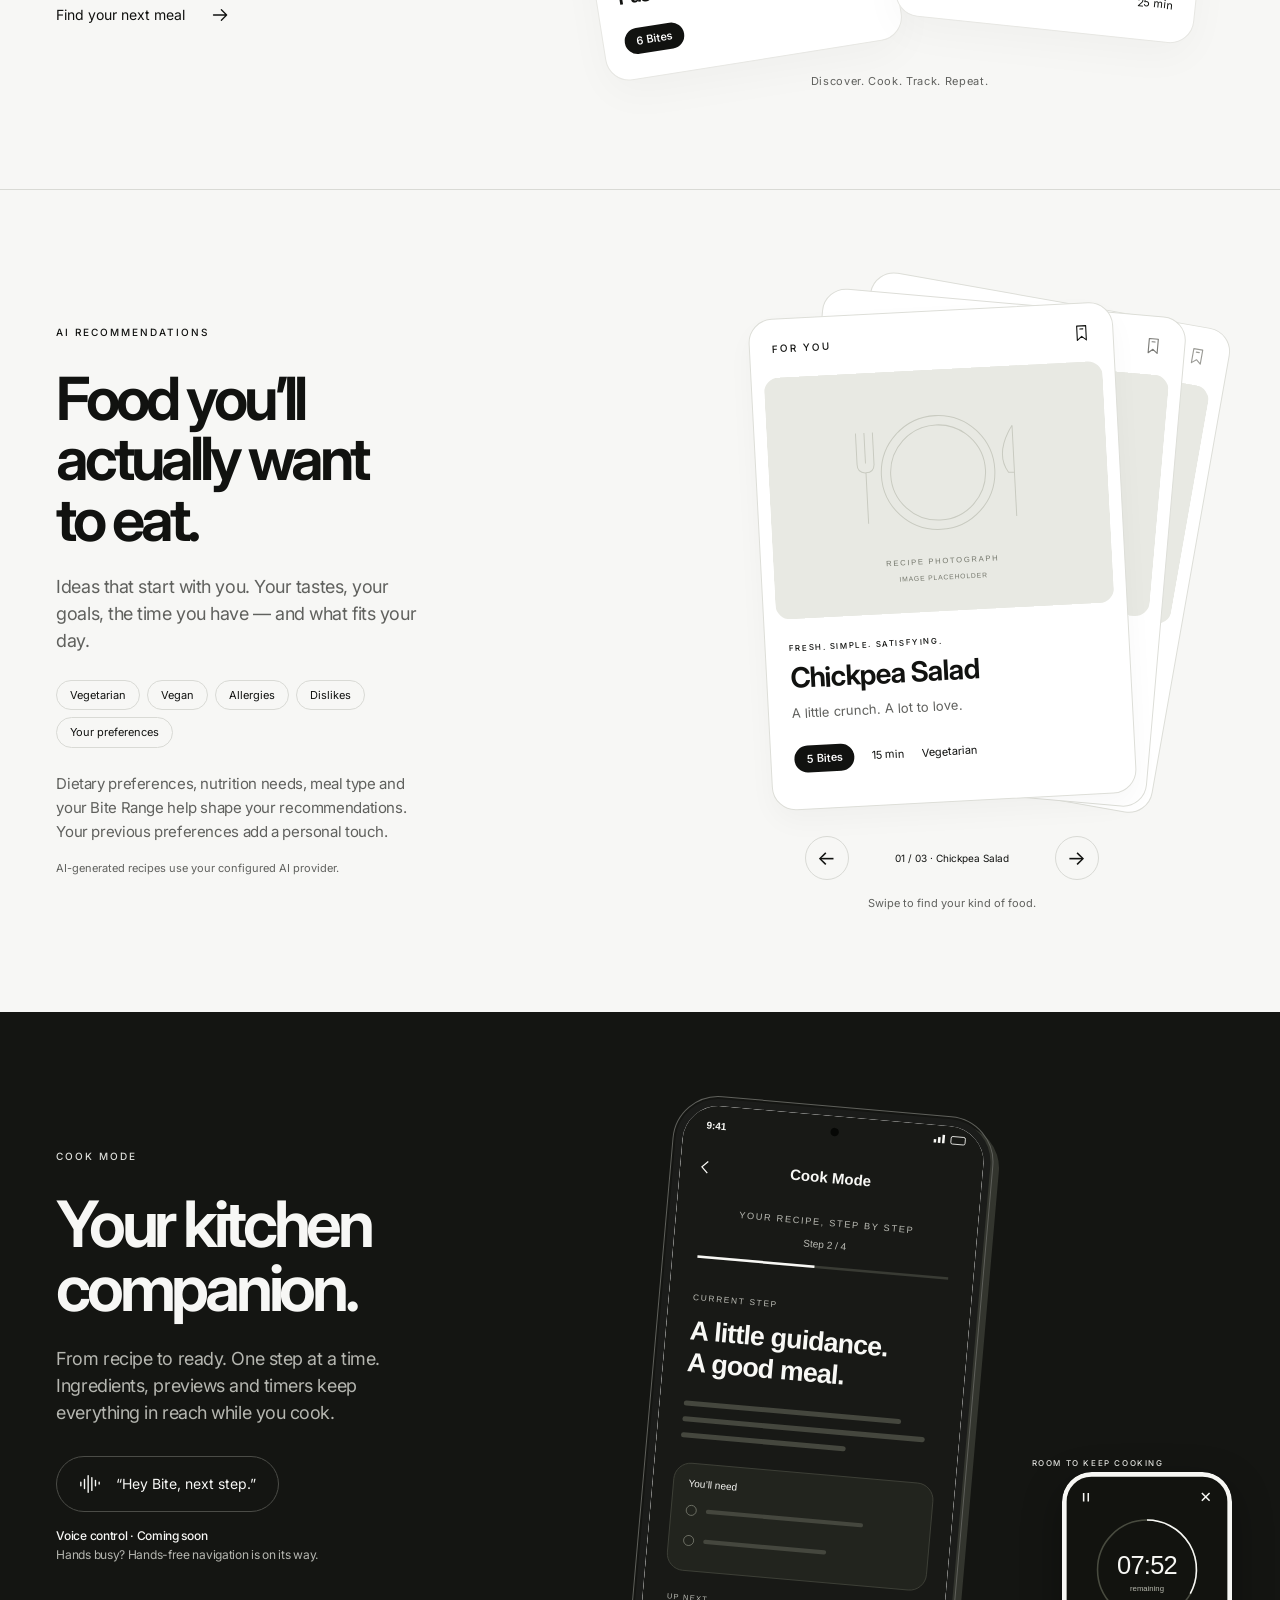
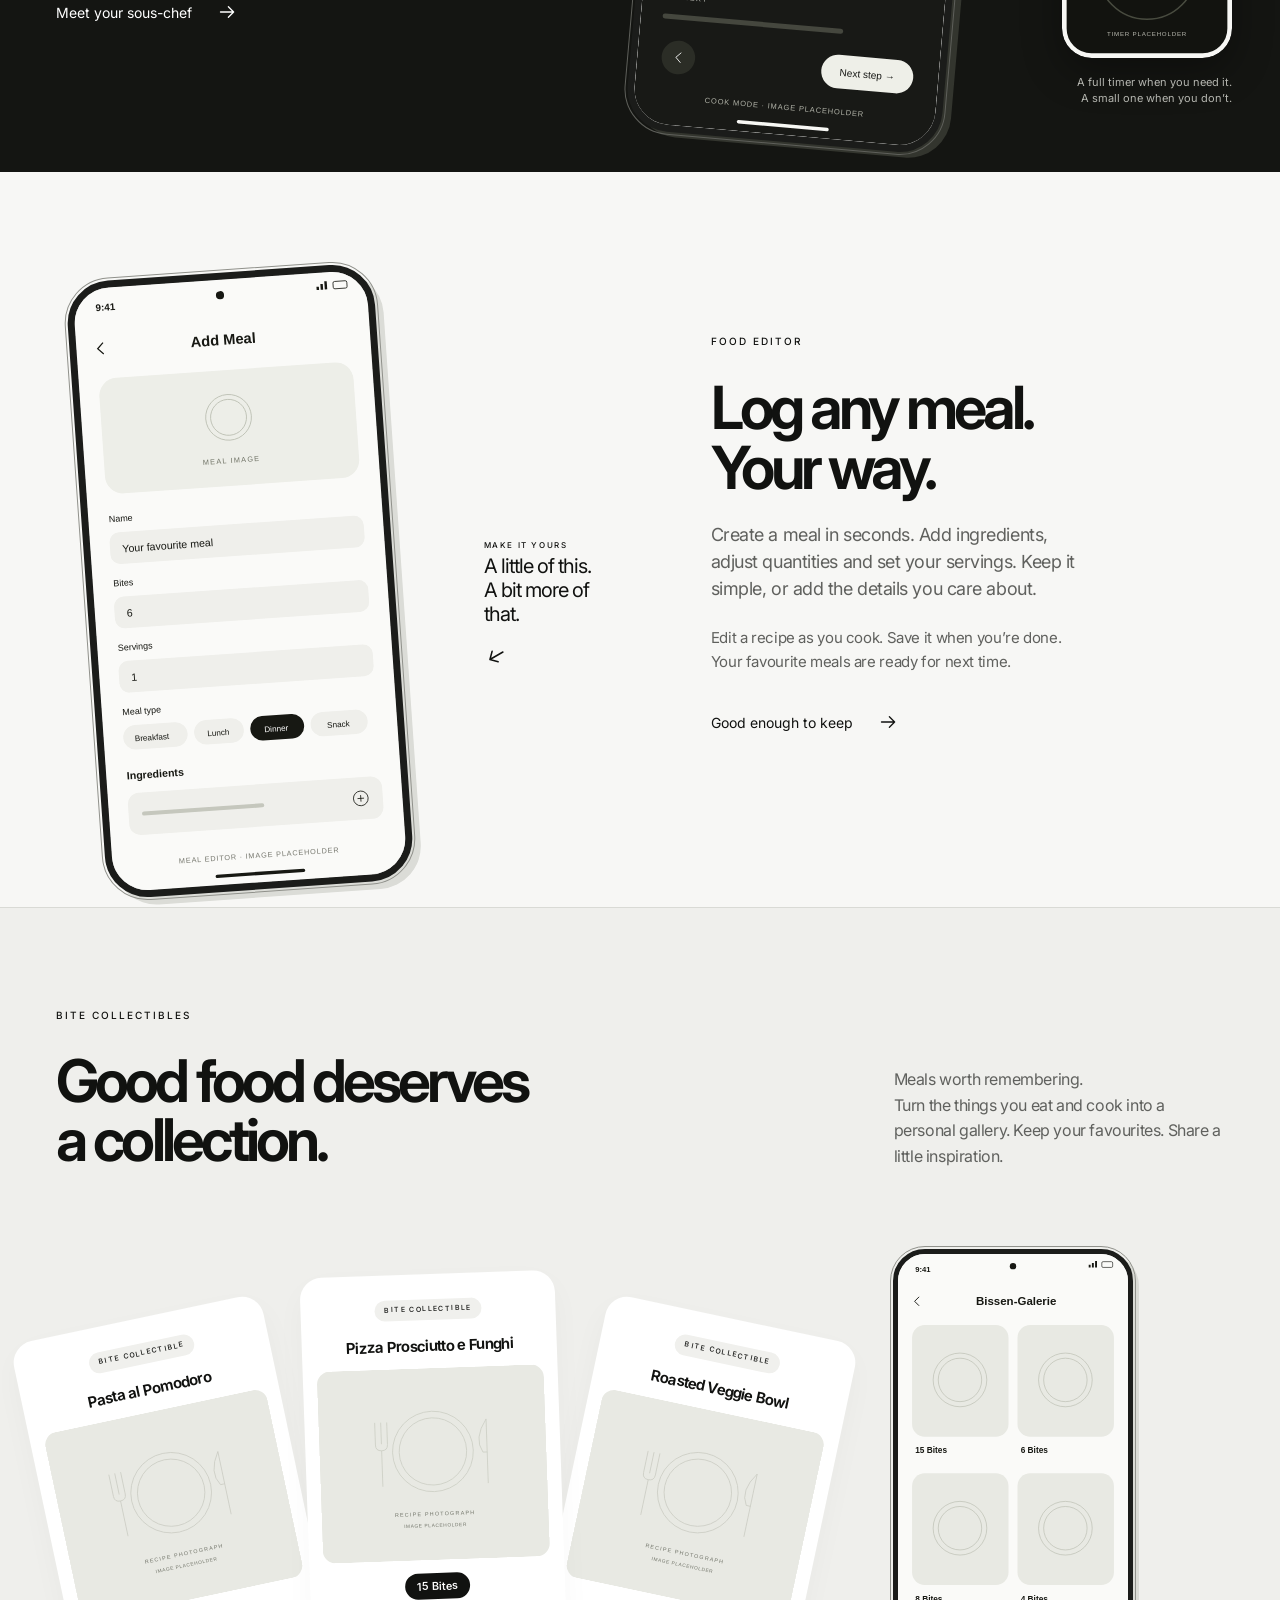
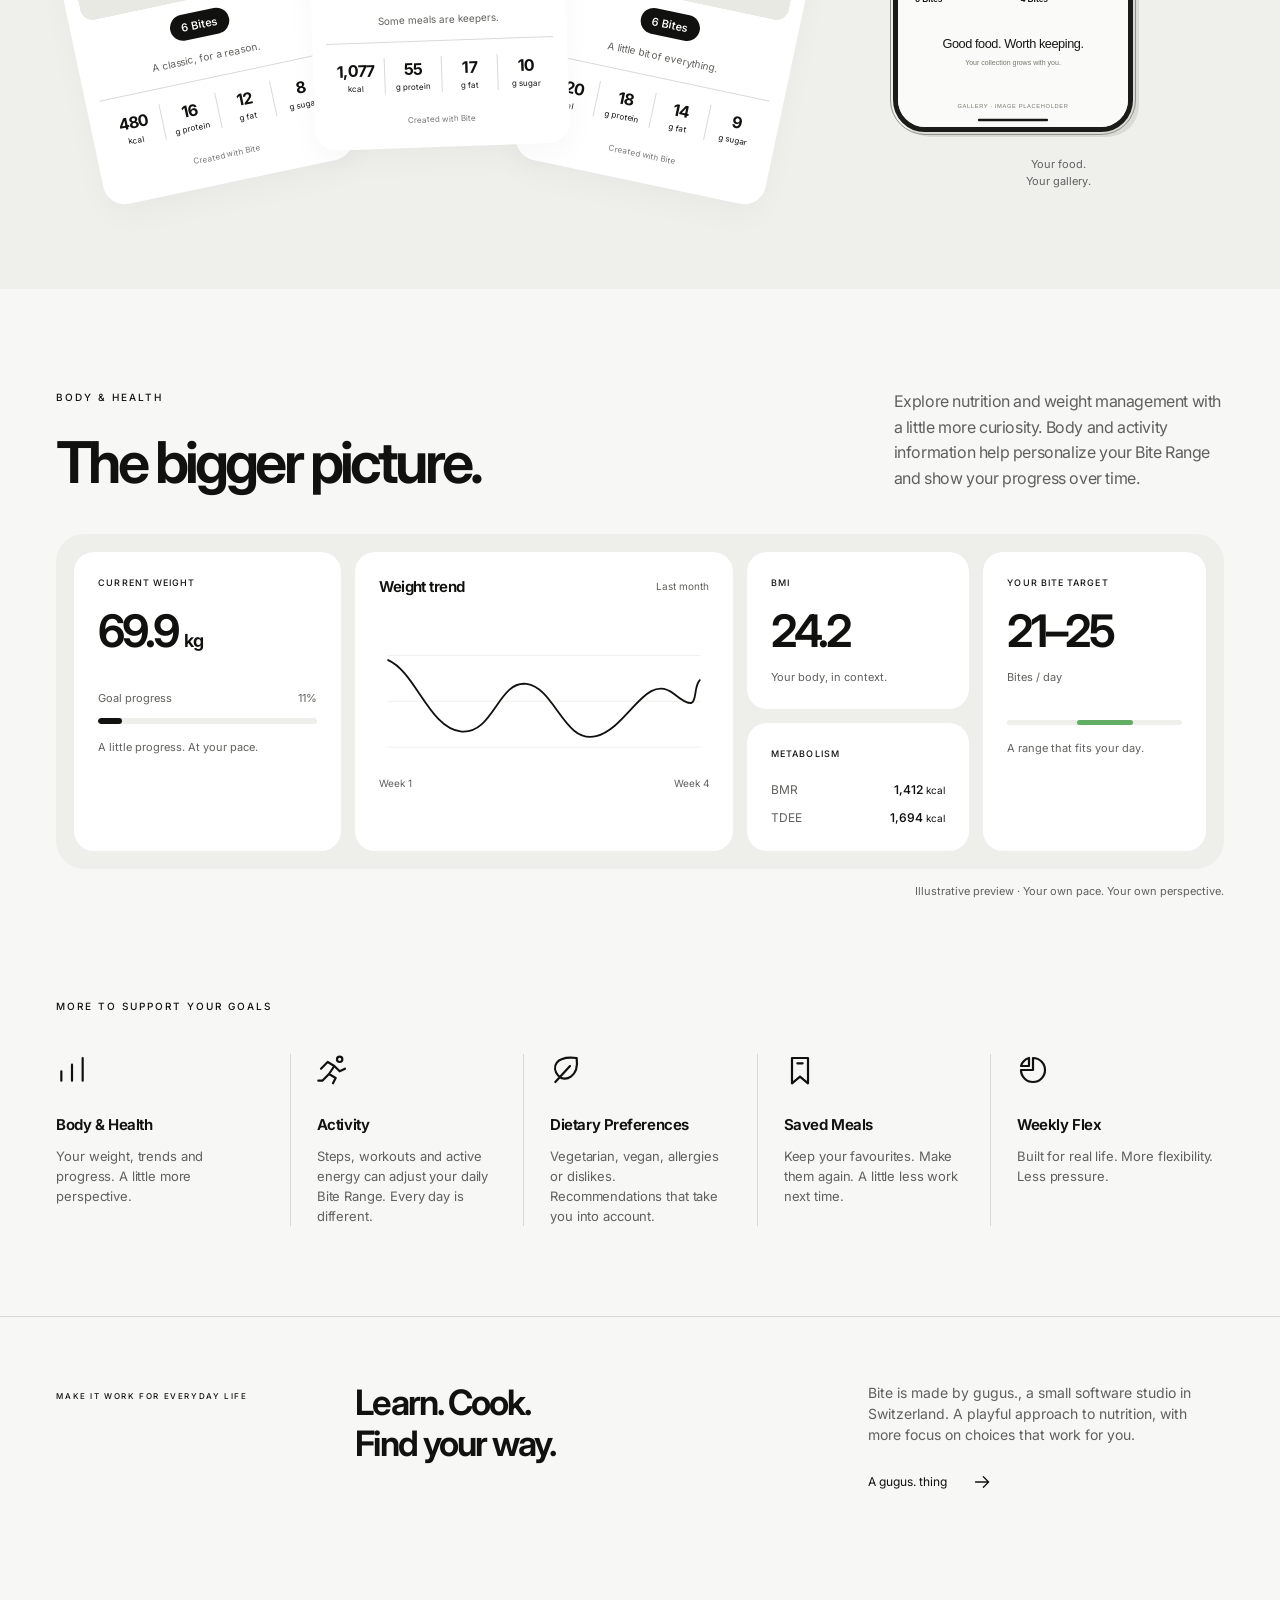
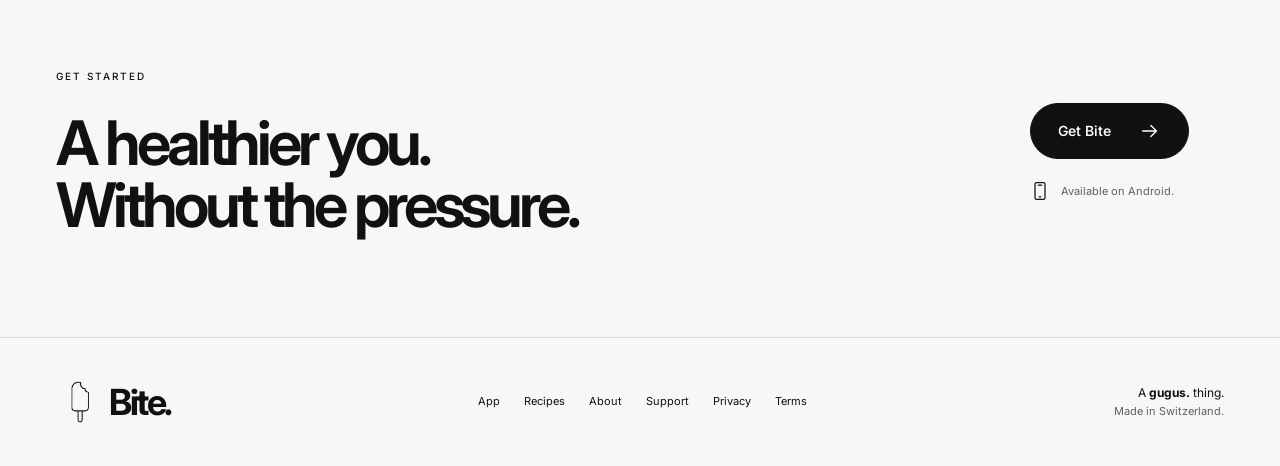
==== commit 958e2610: "added icon" ====
--- a/index.html
+++ b/index.html
@@ -11,7 +11,7 @@
   <meta property="og:url" content="https://www.getbitten.app/">
   <title>Bite. — Learn. Cook. Find your way.</title>
   <link rel="canonical" href="https://www.getbitten.app/">
-  <link rel="icon" href="assets/bite_icon.png" type="image/png">
+  <link rel="icon" href="assets/IconFree.png" type="image/png">
   <link rel="preload" href="assets/Inter.ttf" as="font" type="font/ttf" crossorigin>
   <link rel="stylesheet" href="styles.css">
   <script src="site.js" defer></script>
@@ -29,7 +29,7 @@
     <symbol id="sound" viewBox="0 0 24 24"><path d="M2 10v4m4-7v10m4-14v18m4-16v14m4-11v6m4-4v2"/></symbol>
   </defs></svg>
   <header class="site-header wrap">
-    <a class="wordmark" href="./" aria-label="Bite home">Bite.</a>
+    <a class="wordmark" href="./" aria-label="Bite home"><img class="brand-icon" src="assets/IconFree.png" width="48" height="48" alt="">Bite.</a>
     <nav class="desktop-nav" aria-label="Main navigation"><a href="#app">App</a><a href="#recipes">Recipes</a><a href="#about">About</a><a href="support.html">Support</a></nav>
     <a class="button header-cta" href="#get-bite">Get Bite <svg class="icon" aria-hidden="true"><use href="#arrow"/></svg></a>
     <details class="mobile-menu"><summary aria-label="Toggle navigation"><span></span><span></span></summary><nav aria-label="Mobile navigation"><a href="#app">App</a><a href="#recipes">Recipes</a><a href="#about">About</a><a href="support.html">Support</a><a href="#get-bite">Get Bite <span aria-hidden="true">↗</span></a></nav></details>
@@ -115,7 +115,7 @@
     <section class="about-section ruled" id="about"><div class="wrap about-grid"><p class="eyebrow">Make it work for everyday life</p><h2>Learn. Cook.<br>Find your way.</h2><div><p>Bite is made by gugus., a small software studio in Switzerland. A playful approach to nutrition, with more focus on choices that work for you.</p><a class="text-link" href="https://gugus.software/">A gugus. thing <svg class="icon" aria-hidden="true"><use href="#arrow"/></svg></a></div></div></section>
     <section class="final-cta wrap section-space" id="get-bite" aria-labelledby="cta-title"><div><p class="eyebrow">Get started</p><h2 id="cta-title">A healthier you.<br>Without the pressure.</h2></div><div class="download-actions"><a class="button" href="https://play.google.com/store/apps/details?id=com.avocadowitharms.bite">Get Bite <svg class="icon" aria-hidden="true"><use href="#arrow"/></svg></a><p class="platform"><svg class="icon" aria-hidden="true"><use href="#phone"/></svg><span>Available on Android.</span></p></div></section>
   </main>
-  <footer class="site-footer ruled"><div class="wrap footer-grid"><a class="wordmark" href="./" aria-label="Bite home">Bite.</a><nav aria-label="Footer navigation"><a href="#app">App</a><a href="#recipes">Recipes</a><a href="#about">About</a><a href="support.html">Support</a><a href="privacy.html">Privacy</a><a href="terms.html">Terms</a></nav><p>A <a href="https://gugus.software/"><strong>gugus.</strong></a> thing.<br><span>Made in Switzerland.</span></p></div></footer>
+  <footer class="site-footer ruled"><div class="wrap footer-grid"><a class="wordmark" href="./" aria-label="Bite home"><img class="brand-icon" src="assets/IconFree.png" width="48" height="48" alt="">Bite.</a><nav aria-label="Footer navigation"><a href="#app">App</a><a href="#recipes">Recipes</a><a href="#about">About</a><a href="support.html">Support</a><a href="privacy.html">Privacy</a><a href="terms.html">Terms</a></nav><p>A <a href="https://gugus.software/"><strong>gugus.</strong></a> thing.<br><span>Made in Switzerland.</span></p></div></footer>
 </body>
 </html>
 
--- a/styles.css
+++ b/styles.css
@@ -48,3 +48,6 @@
 @media(max-width:600px){.health-cards{grid-template-columns:repeat(2,minmax(0,1fr));gap:12px;margin-top:30px;padding:12px;border-radius:24px}.health-card{padding:20px;border-radius:16px}.health-weight,.health-trend,.health-target{grid-column:1 / -1}.health-bmi,.health-metabolism{grid-column:span 1}.health-card .eyebrow{font-size:8px;margin-bottom:18px}.health-value{font-size:46px}.health-goal{margin-top:25px}.health-trend svg{margin-top:25px}.health-bmi,.health-metabolism{padding:18px 14px}.health-bmi .health-value{font-size:34px}.health-metabolism dl{font-size:10px}.health-metabolism dl>div{gap:5px}.health-metabolism dd span{font-size:8px}.health-card .health-note{font-size:10px}}
 @media(prefers-reduced-motion:reduce){.health-card.reveal-ready:not(.is-visible){opacity:1;transform:none}.health-card.reveal-ready:not(.is-visible) .trend-line{stroke-dashoffset:0}}
 @media(prefers-reduced-motion:reduce){html{scroll-behavior:auto}*,*:before,*:after{transition:none!important;animation:none!important}}
+
+.wordmark{display:inline-flex;align-items:center;gap:5px}.brand-icon{width:48px;height:48px;object-fit:contain;flex:none}
+@media(max-width:600px){.brand-icon{width:40px;height:40px}}
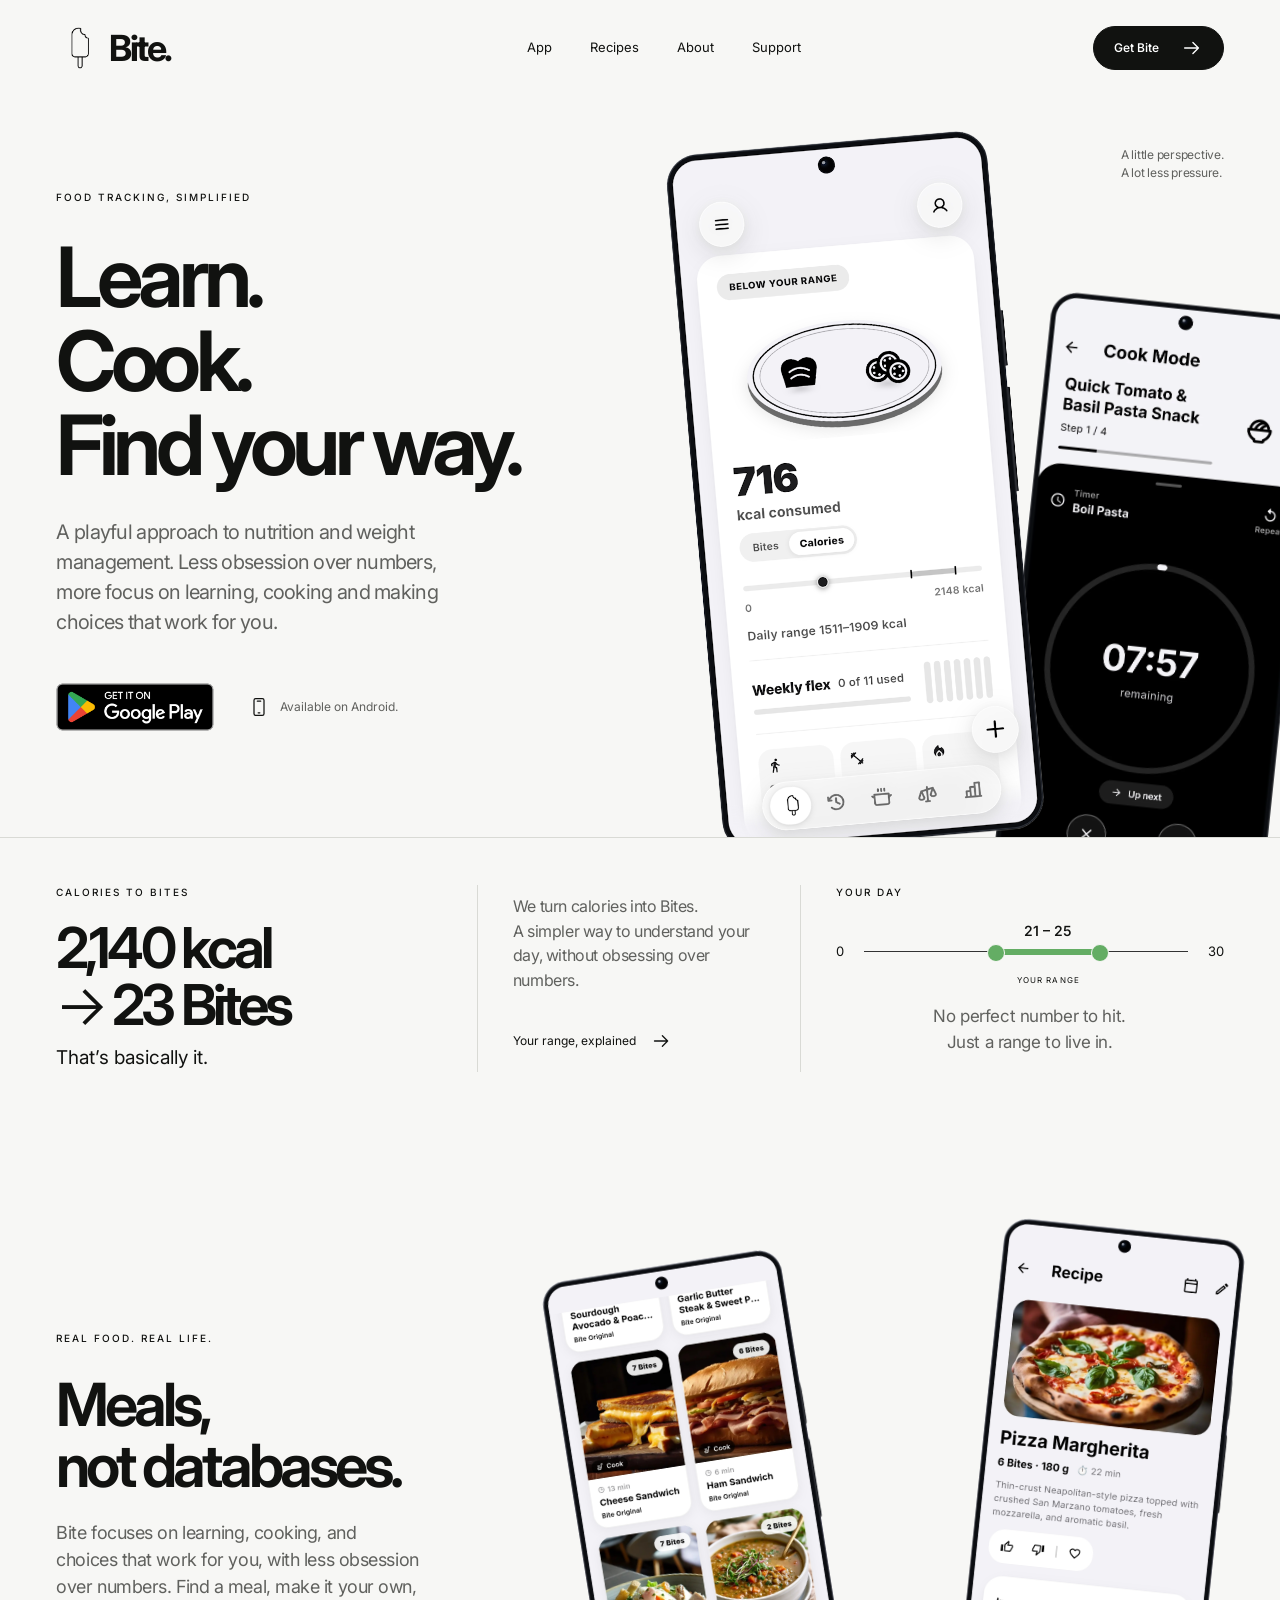
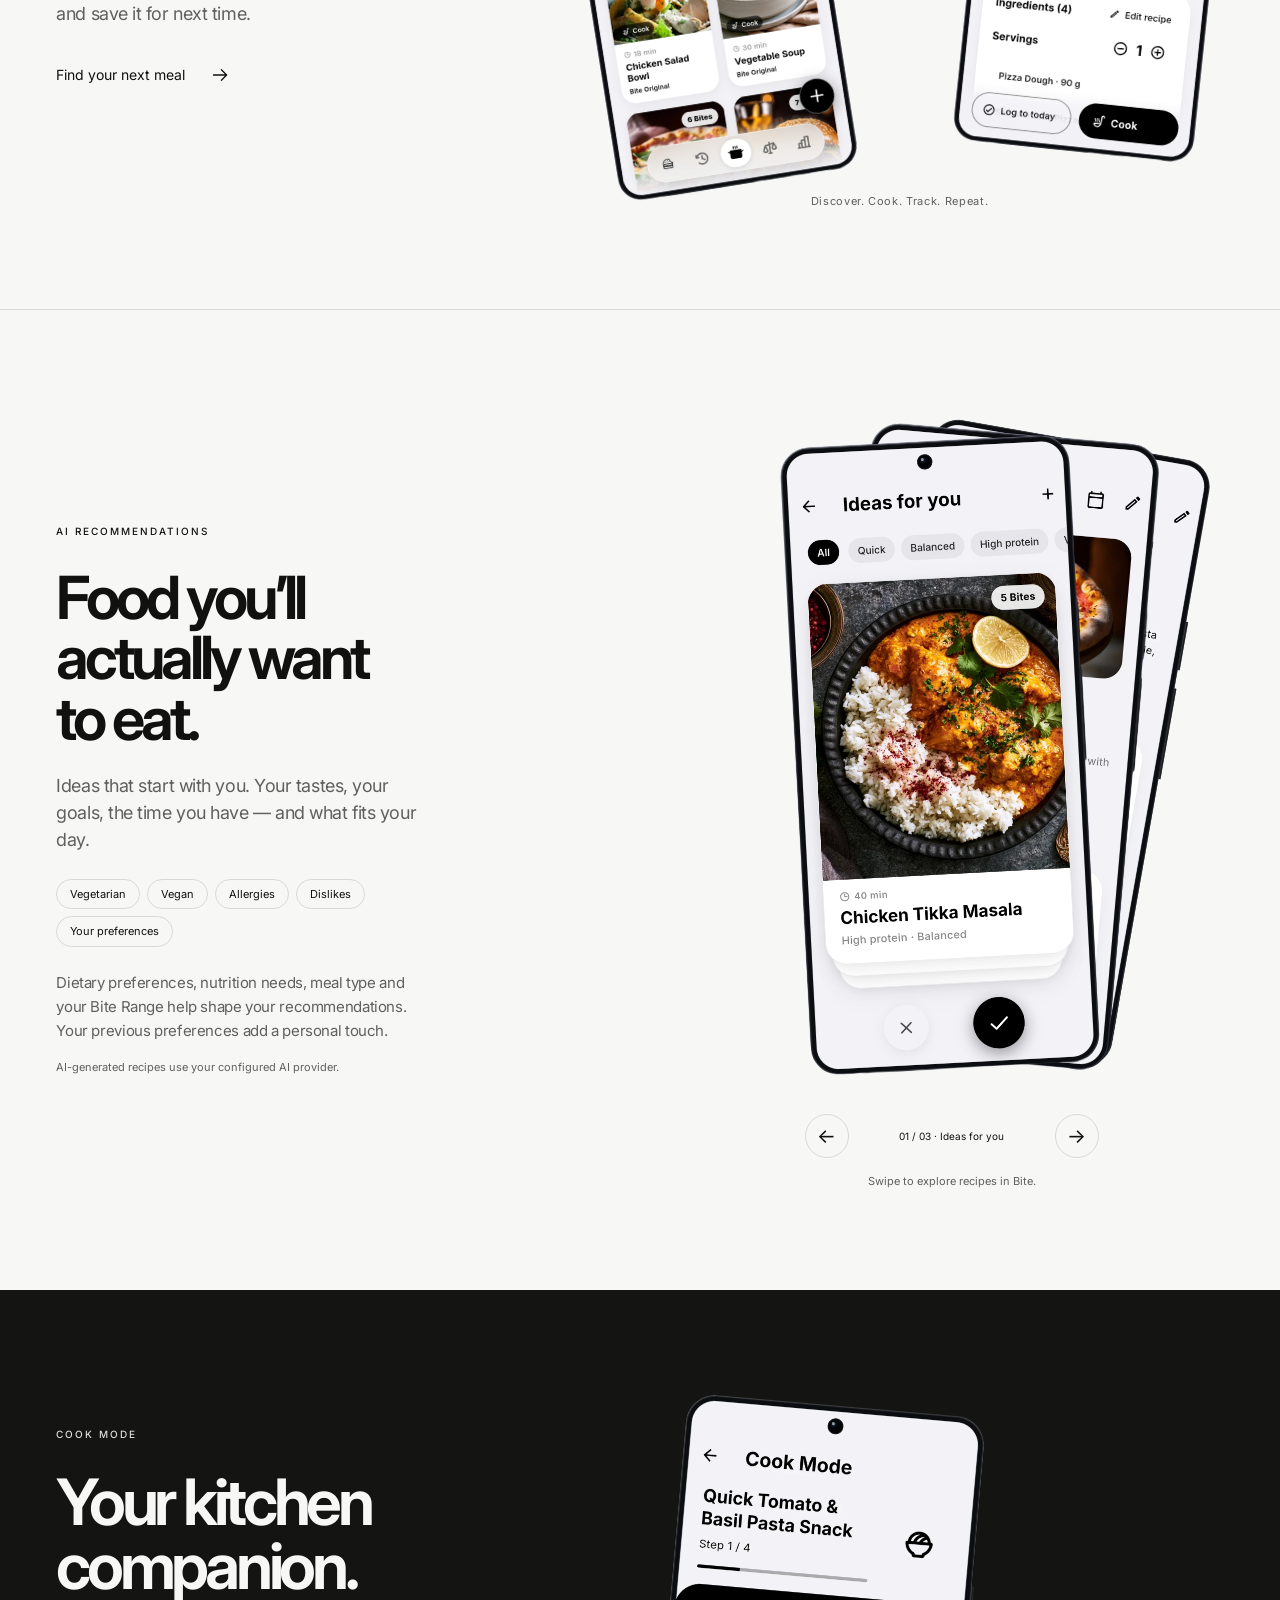
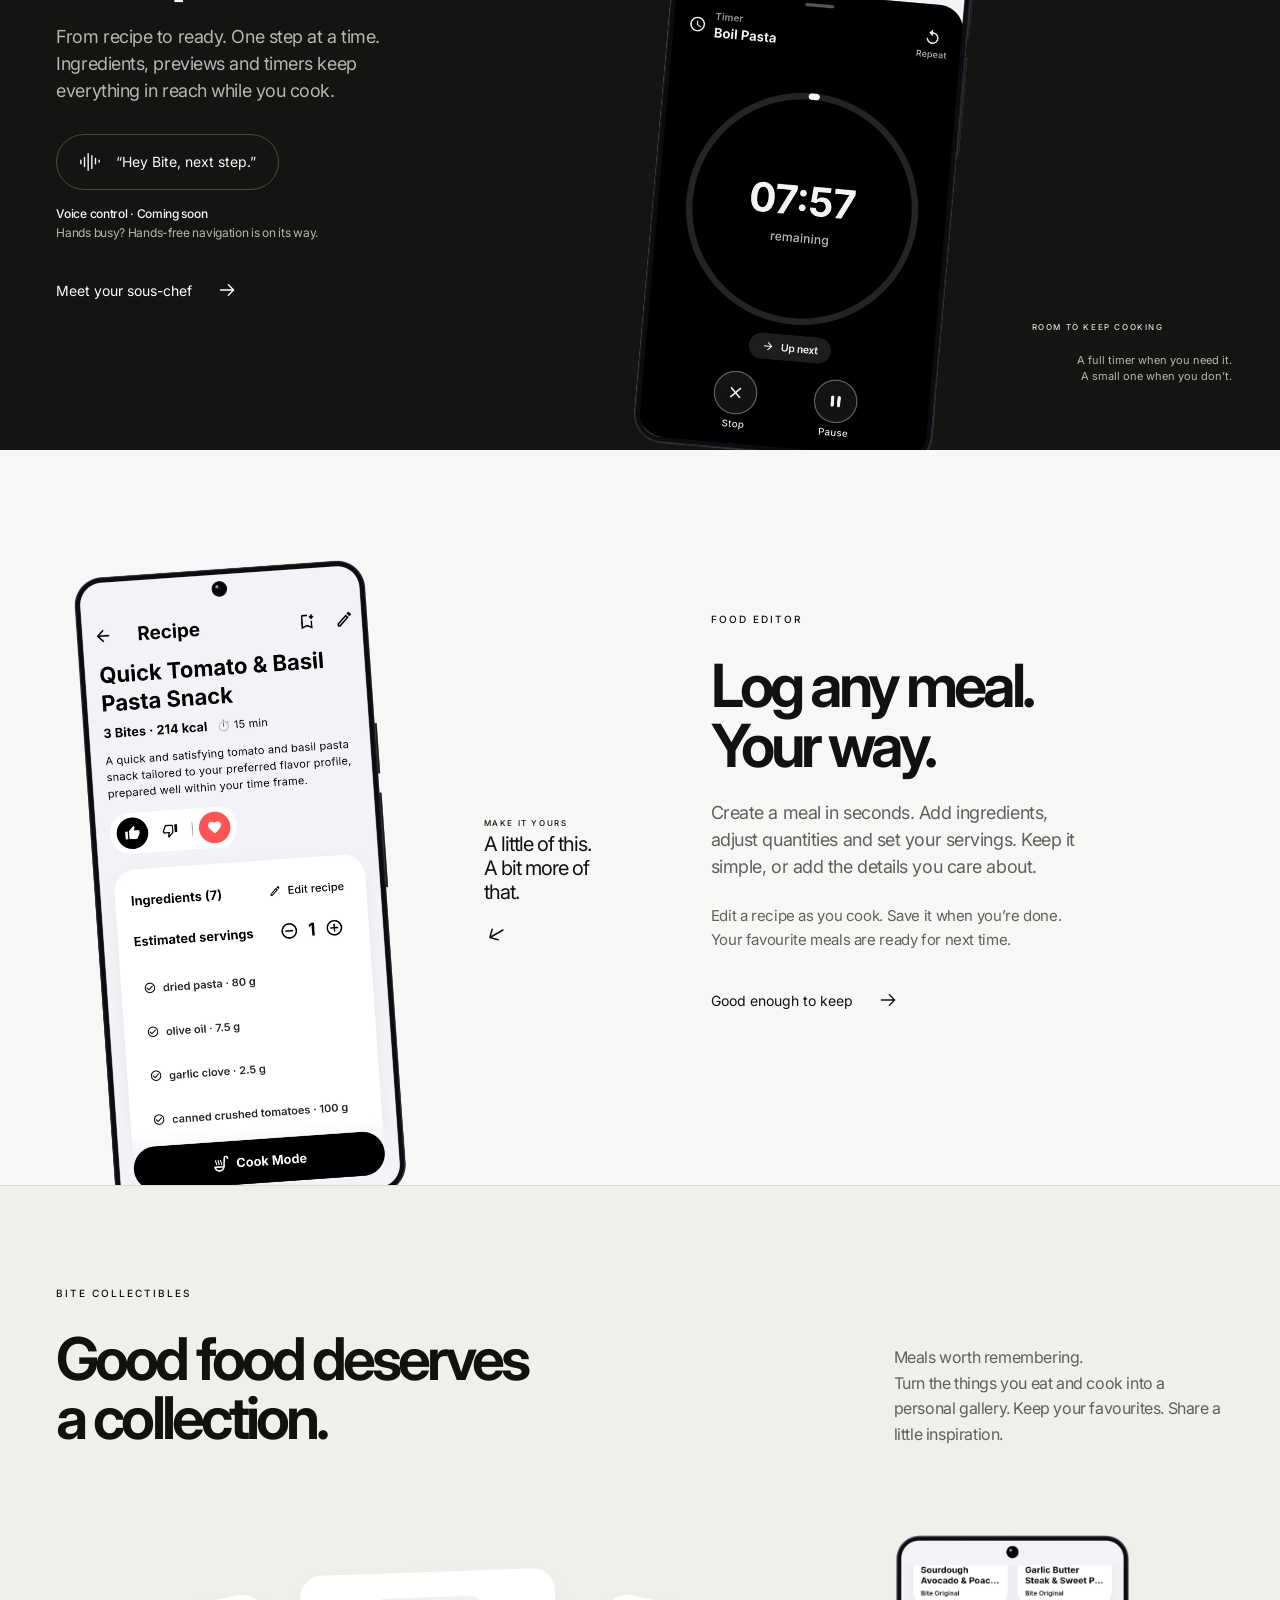
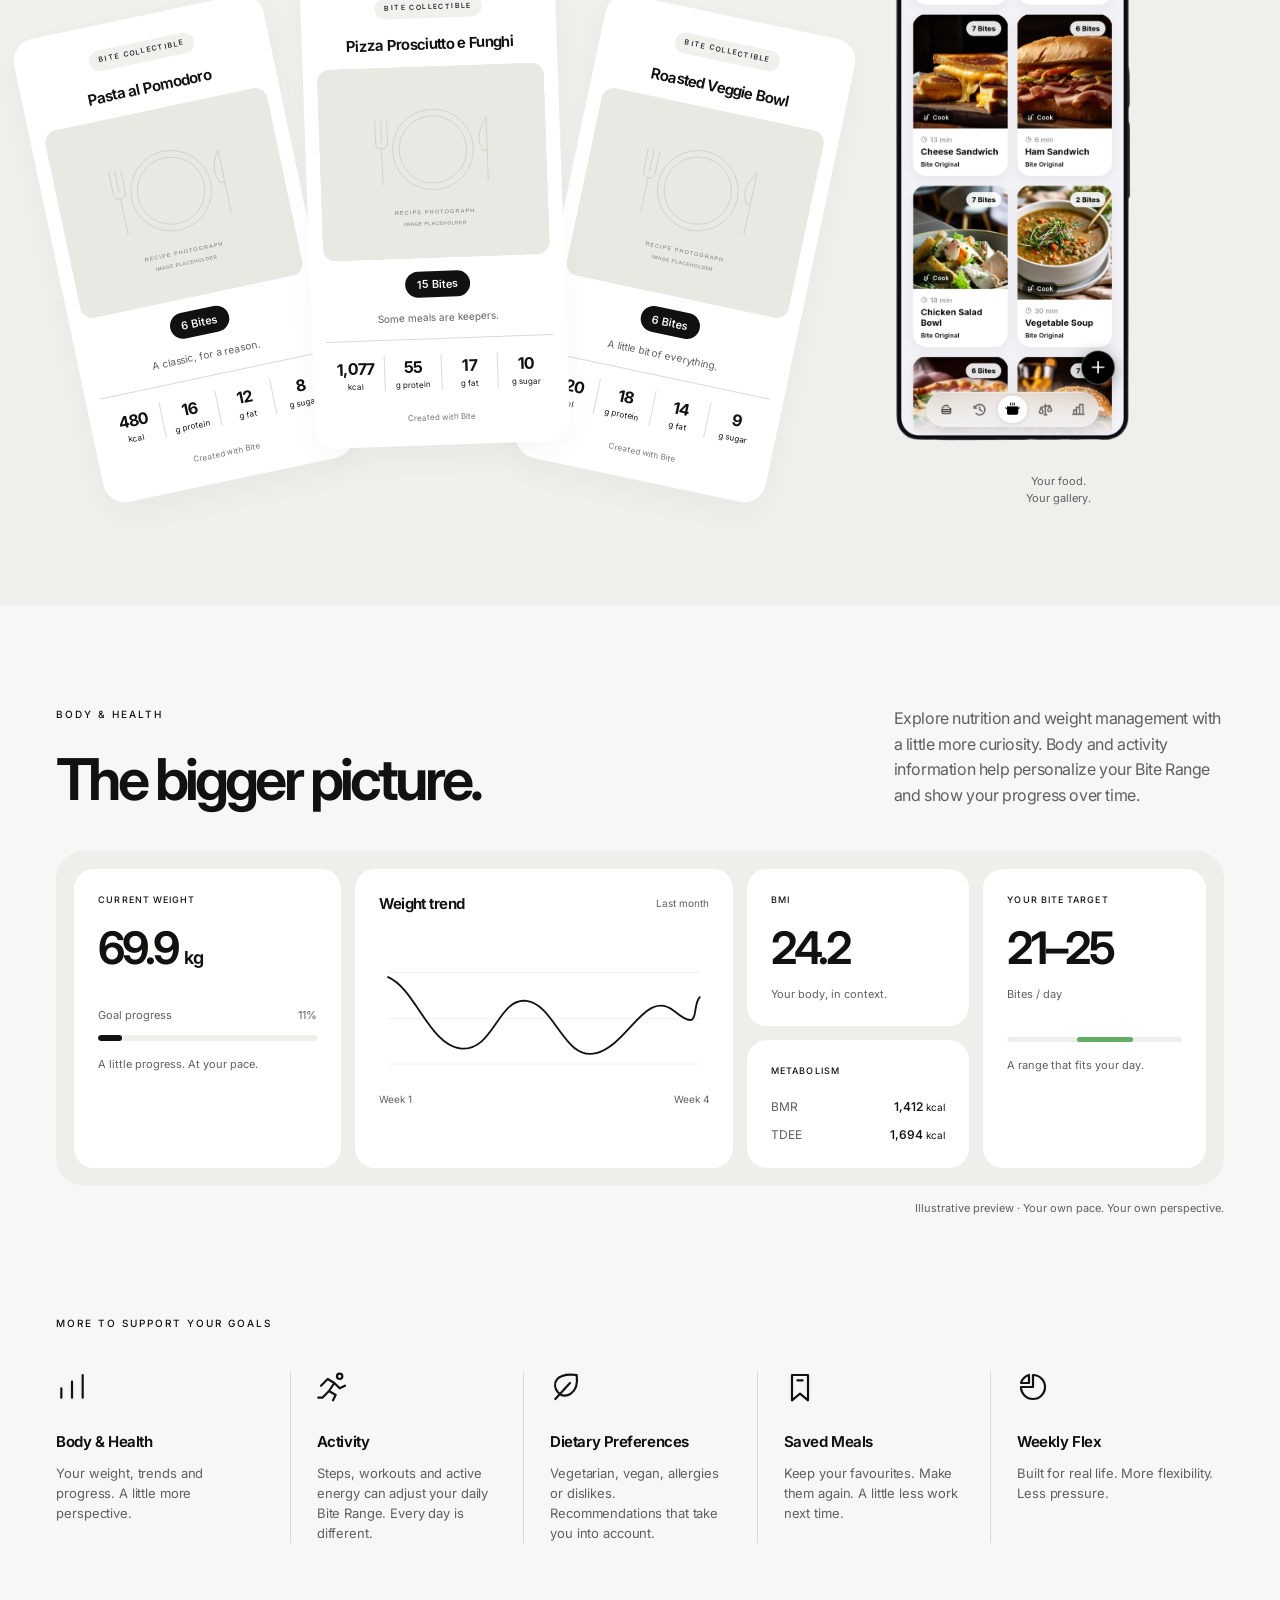
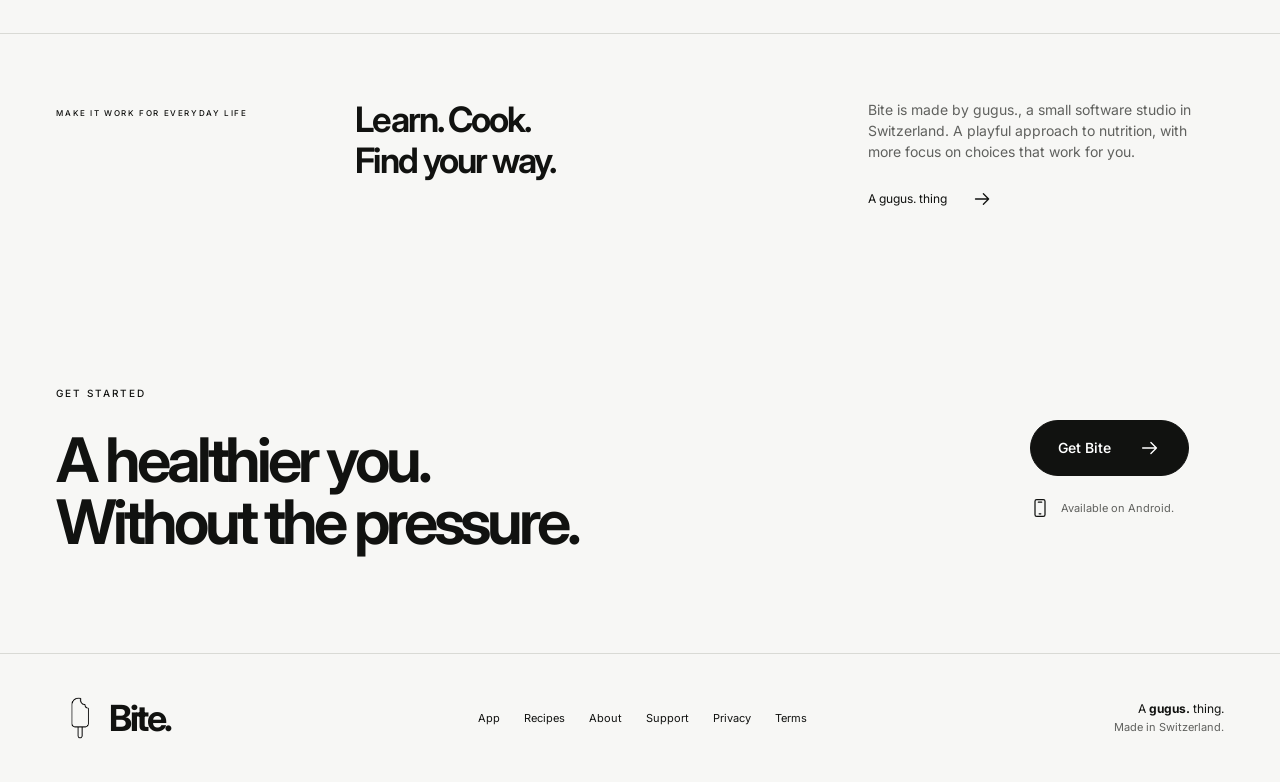
==== commit 003d5ca3: "added screenshots" ====
--- a/index.html
+++ b/index.html
@@ -11,7 +11,7 @@
   <meta property="og:url" content="https://www.getbitten.app/">
   <title>Bite. — Learn. Cook. Find your way.</title>
   <link rel="canonical" href="https://www.getbitten.app/">
-  <link rel="icon" href="assets/IconFree.png" type="image/png">
+  <link rel="icon" href="assets/favicon.svg" type="image/svg+xml">
   <link rel="preload" href="assets/Inter.ttf" as="font" type="font/ttf" crossorigin>
   <link rel="stylesheet" href="styles.css">
   <script src="site.js" defer></script>
@@ -43,8 +43,8 @@
         <div class="hero-actions"><a class="google-play-badge" href="https://play.google.com/store/apps/details?id=com.avocadowitharms.bite"><img src="assets/google-play-badge.png" width="180" height="70" alt="Get it on Google Play"></a><span class="platform"><svg class="icon" aria-hidden="true"><use href="#phone"/></svg>Available on Android.</span></div>
       </div>
       <div class="hero-visual">
-        <div class="device hero-today"><img src="assets/placeholders/today.svg" width="360" height="740" alt="Placeholder for the Bite Today screen" fetchpriority="high"></div>
-        <div class="device hero-cook"><img src="assets/placeholders/cook.svg" width="360" height="740" alt="Placeholder for the Bite Cook Mode screen"></div>
+        <div class="device real-device hero-today"><img src="assets/today.png" width="1016" height="1270" alt="Bite Today showing calories, a personal daily range and Weekly Flex" fetchpriority="high"></div>
+        <div class="device real-device hero-cook"><img src="assets/cooktimer.png" width="2048" height="2560" alt="Bite Cook Mode with a running pasta timer"></div>
         <span class="visual-caption">A little perspective.<br>A lot less pressure.</span>
       </div>
     </section>
@@ -57,9 +57,9 @@
     </section>
     <section class="meals wrap section-space" id="recipes" aria-labelledby="meals-title">
       <div class="section-copy"><p class="eyebrow">Real food. Real life.</p><h2 id="meals-title">Meals,<br>not databases.</h2><p>Bite focuses on learning, cooking, and choices that work for you, with less obsession over numbers. Find a meal, make it your own, and save it for next time.</p><a class="text-link" href="#recommendations">Find your next meal <svg class="icon" aria-hidden="true"><use href="#arrow"/></svg></a></div>
-      <div class="meal-composition" aria-label="Example meal cards with image placeholders">
-        <article class="meal-card meal-back"><img src="assets/placeholders/meal.svg" width="400" height="320" alt="Recipe image placeholder" loading="lazy"><div><span class="eyebrow">Something simple</span><h3>Pasta al Pomodoro</h3><span class="pill">6 Bites</span></div></article>
-        <article class="meal-card meal-front"><img src="assets/placeholders/meal.svg" width="400" height="320" alt="Recipe image placeholder" loading="lazy"><div><span class="eyebrow">A little bit of everything</span><h3>Roasted Veggie Bowl</h3><span class="pill">6 Bites</span><span class="meal-time">25 min</span></div></article>
+      <div class="meal-composition real-meals" aria-label="Bite recipe gallery and Pizza Margherita recipe">
+        <div class="device real-device meal-back"><img src="assets/gallery.png" width="2048" height="2560" alt="Browse meals in the Bite recipe gallery" loading="lazy"></div>
+        <div class="device real-device meal-front"><img src="assets/pizzarecipt.png" width="2048" height="2560" alt="Pizza Margherita recipe with Bite value, ingredients and cooking controls" loading="lazy"></div>
         <span class="composition-caption">Discover. Cook. Track. Repeat.</span>
       </div>
     </section>
@@ -67,23 +67,23 @@
       <div class="wrap recommendation-grid section-space">
         <div class="section-copy"><p class="eyebrow">AI recommendations</p><h2 id="recommendations-title">Food you’ll<br>actually want<br>to eat.</h2><p>Ideas that start with you. Your tastes, your goals, the time you have — and what fits your day.</p><div class="preference-tags" aria-label="Preferences used for recommendations"><span>Vegetarian</span><span>Vegan</span><span>Allergies</span><span>Dislikes</span><span>Your preferences</span></div><p class="small-copy">Dietary preferences, nutrition needs, meal type and your Bite Range help shape your recommendations. Your previous preferences add a personal touch.</p><p class="fine-print">AI-generated recipes use your configured AI provider.</p></div>
         <div class="recommendation-showcase">
-          <div class="deck" role="region" aria-label="Example recipe recommendations" aria-roledescription="carousel" tabindex="0">
-            <article class="recommendation-card" data-position="0" aria-label="1 of 3"><div class="card-top"><span class="eyebrow">For you</span><svg class="icon" aria-hidden="true"><use href="#bookmark"/></svg></div><img src="assets/placeholders/meal.svg" width="400" height="320" alt="Chickpea salad photo placeholder" loading="lazy" draggable="false"><div class="recommendation-body"><p class="eyebrow">Fresh. Simple. Satisfying.</p><h3>Chickpea Salad</h3><p>A little crunch. A lot to love.</p><div class="recipe-meta"><span class="pill">5 Bites</span><span>15 min</span><span>Vegetarian</span></div></div></article>
-            <article class="recommendation-card" data-position="1" aria-label="2 of 3" aria-hidden="true"><div class="card-top"><span class="eyebrow">For you</span><svg class="icon" aria-hidden="true"><use href="#bookmark"/></svg></div><img src="assets/placeholders/meal.svg" width="400" height="320" alt="Pasta al Pomodoro photo placeholder" loading="lazy" draggable="false"><div class="recommendation-body"><p class="eyebrow">An everyday favourite</p><h3>Pasta al Pomodoro</h3><p>A few ingredients. Something good.</p><div class="recipe-meta"><span class="pill">6 Bites</span><span>20 min</span><span>Vegetarian</span></div></div></article>
-            <article class="recommendation-card" data-position="2" aria-label="3 of 3" aria-hidden="true"><div class="card-top"><span class="eyebrow">For you</span><svg class="icon" aria-hidden="true"><use href="#bookmark"/></svg></div><img src="assets/placeholders/meal.svg" width="400" height="320" alt="Protein oats photo placeholder" loading="lazy" draggable="false"><div class="recommendation-body"><p class="eyebrow">Make mornings easier</p><h3>Protein Oats</h3><p>Your day, off to a simple start.</p><div class="recipe-meta"><span class="pill">4 Bites</span><span>10 min</span><span>Breakfast</span></div></div></article>
+          <div class="deck" role="region" aria-label="Bite recipe screens" aria-roledescription="carousel" tabindex="0">
+            <article class="recommendation-card screen-card" data-position="0" aria-label="1 of 3"><h3 class="sr-only">Ideas for you</h3><img src="assets/recommendation.png" width="2048" height="2560" alt="Bite recommendation deck showing Chicken Tikka Masala, 5 Bites and 40 minutes" loading="lazy" draggable="false"></article>
+            <article class="recommendation-card screen-card" data-position="1" aria-label="2 of 3" aria-hidden="true"><h3 class="sr-only">Pizza Margherita</h3><img src="assets/pizzarecipt.png" width="2048" height="2560" alt="Bite Pizza Margherita recipe with ingredients and servings" loading="lazy" draggable="false"></article>
+            <article class="recommendation-card screen-card" data-position="2" aria-label="3 of 3" aria-hidden="true"><h3 class="sr-only">Recipe details</h3><img src="assets/receiptDetail.png" width="2048" height="2560" alt="Bite tomato and basil pasta recipe with editable ingredients" loading="lazy" draggable="false"></article>
           </div>
-          <div class="deck-controls"><button class="circle-button" type="button" data-deck-step="-1" aria-label="Previous recommendation">←</button><span class="deck-status" aria-live="polite" aria-atomic="true">01 / 03 · Chickpea Salad</span><button class="circle-button" type="button" data-deck-step="1" aria-label="Next recommendation">→</button></div><p class="deck-hint">Swipe to find your kind of food.</p>
+          <div class="deck-controls"><button class="circle-button" type="button" data-deck-step="-1" aria-label="Previous recommendation">←</button><span class="deck-status" aria-live="polite" aria-atomic="true">01 / 03 · Ideas for you</span><button class="circle-button" type="button" data-deck-step="1" aria-label="Next recommendation">→</button></div><p class="deck-hint">Swipe to explore recipes in Bite.</p>
         </div>
       </div>
     </section>
     <section class="cook-section" id="cook-mode" aria-labelledby="cook-title">
       <div class="wrap cook-grid">
         <div class="section-copy"><p class="eyebrow">Cook Mode</p><h2 id="cook-title">Your kitchen<br>companion.</h2><p>From recipe to ready. One step at a time. Ingredients, previews and timers keep everything in reach while you cook.</p><div class="voice-note"><svg class="icon" aria-hidden="true"><use href="#sound"/></svg><span>“Hey Bite, next step.”</span></div><p class="small-copy voice-copy"><strong>Voice control · Coming soon</strong><br>Hands busy? Hands-free navigation is on its way.</p><a class="text-link" href="#get-bite">Meet your sous-chef <svg class="icon" aria-hidden="true"><use href="#arrow"/></svg></a></div>
-        <div class="cook-visual"><div class="device"><img src="assets/placeholders/cook.svg" width="360" height="740" alt="Cook Mode screenshot placeholder showing space for the current step, ingredients and next step" loading="lazy"></div><div class="timer-fragment"><span class="eyebrow">Room to keep cooking</span><img src="assets/placeholders/timer.svg" width="220" height="240" alt="Floating cooking timer image placeholder" loading="lazy"><p>A full timer when you need it.<br>A small one when you don’t.</p></div></div>
+        <div class="cook-visual"><div class="device real-device"><img src="assets/cooktimer.png" width="2048" height="2560" alt="Bite Cook Mode showing the current recipe, running timer, and pause and stop controls" loading="lazy"></div><div class="timer-fragment"><span class="eyebrow">Room to keep cooking</span><p>A full timer when you need it.<br>A small one when you don’t.</p></div></div>
       </div>
     </section>
     <section class="editor-section wrap section-space" id="food-editor" aria-labelledby="editor-title">
-      <div class="editor-visual"><div class="device"><img src="assets/placeholders/editor.svg" width="360" height="740" alt="Bite meal editor screenshot placeholder" loading="lazy"></div><div class="editor-note"><span class="eyebrow">Make it yours</span><p>A little of this.<br>A bit more of that.</p><svg class="icon" aria-hidden="true"><use href="#arrow"/></svg></div></div>
+      <div class="editor-visual"><div class="device real-device"><img src="assets/receiptDetail.png" width="2048" height="2560" alt="Bite recipe detail with ingredients, editable servings and Cook Mode" loading="lazy"></div><div class="editor-note"><span class="eyebrow">Make it yours</span><p>A little of this.<br>A bit more of that.</p><svg class="icon" aria-hidden="true"><use href="#arrow"/></svg></div></div>
       <div class="section-copy"><p class="eyebrow">Food editor</p><h2 id="editor-title">Log any meal.<br>Your way.</h2><p>Create a meal in seconds. Add ingredients, adjust quantities and set your servings. Keep it simple, or add the details you care about.</p><p class="small-copy">Edit a recipe as you cook. Save it when you’re done. Your favourite meals are ready for next time.</p><a class="text-link" href="#collectibles">Good enough to keep <svg class="icon" aria-hidden="true"><use href="#arrow"/></svg></a></div>
     </section>
     <section class="collectibles ruled" id="collectibles" aria-labelledby="collectibles-title">
@@ -94,7 +94,7 @@
             <article class="collectible-card collectible-front"><p class="eyebrow">Bite collectible</p><h3>Pizza Prosciutto e Funghi</h3><img src="assets/placeholders/meal.svg" width="400" height="320" alt="Pizza photo placeholder" loading="lazy"><span class="pill">15 Bites</span><p>Some meals are keepers.</p><div class="nutrition"><span><b>1,077</b>kcal</span><span><b>55</b>g protein</span><span><b>17</b>g fat</span><span><b>10</b>g sugar</span></div><small>Created with Bite</small></article>
             <article class="collectible-card collectible-right"><p class="eyebrow">Bite collectible</p><h3>Roasted Veggie Bowl</h3><img src="assets/placeholders/meal.svg" width="400" height="320" alt="Veggie bowl photo placeholder" loading="lazy"><span class="pill">6 Bites</span><p>A little bit of everything.</p><div class="nutrition"><span><b>420</b>kcal</span><span><b>18</b>g protein</span><span><b>14</b>g fat</span><span><b>9</b>g sugar</span></div><small>Created with Bite</small></article>
           </div>
-          <figure class="gallery-visual"><div class="device"><img src="assets/placeholders/gallery.svg" width="360" height="740" alt="Bissen-Galerie collectible gallery screenshot placeholder" loading="lazy"></div><figcaption>Your food.<br>Your gallery.</figcaption></figure>
+          <figure class="gallery-visual"><div class="device real-device"><img src="assets/gallery.png" width="2048" height="2560" alt="Bite recipe gallery with saved meals and cooking shortcuts" loading="lazy"></div><figcaption>Your food.<br>Your gallery.</figcaption></figure>
         </div>
       </div>
     </section>
--- a/styles.css
+++ b/styles.css
@@ -51,3 +51,17 @@
 
 .wordmark{display:inline-flex;align-items:center;gap:5px}.brand-icon{width:48px;height:48px;object-fit:contain;flex:none}
 @media(max-width:600px){.brand-icon{width:40px;height:40px}}
+
+/* Supplied screenshots include their own device frames and transparent side margins. */
+.device.real-device{border:0;outline:0;border-radius:0;background:transparent;box-shadow:none;aspect-ratio:0.46;overflow:hidden}
+.device.real-device>img{width:100%;height:100%;object-fit:cover;max-width:none}
+.real-meals{height:590px}.real-meals .device{position:absolute;width:250px}.real-meals .meal-back{left:0;top:35px}.real-meals .meal-front{right:0;top:0}
+.recommendation-showcase .deck{height:650px;max-width:299px}
+.recommendation-card.screen-card{border:0;border-radius:0;background:transparent;box-shadow:none}
+.recommendation-card.screen-card>img{width:100%;height:100%;margin:0;border-radius:0;object-fit:cover}
+.sr-only{position:absolute;width:1px;height:1px;padding:0;margin:-1px;overflow:hidden;clip-path:inset(50%);white-space:nowrap;border:0}
+
+
+@media(max-width:1100px){.real-meals .device{width:220px}.real-meals{height:535px}}
+@media(max-width:800px){.recommendation-showcase .deck{height:565px;max-width:260px}.real-meals .device{width:200px}.real-meals{height:485px}}
+@media(max-width:600px){.real-meals{height:520px;margin-top:35px}.real-meals .device{width:210px}.real-meals .meal-back{left:-20px;top:30px}.real-meals .meal-front{right:-8px;top:0}.recommendation-showcase .deck{height:auto;aspect-ratio:0.46;width:100%;max-width:290px}}
